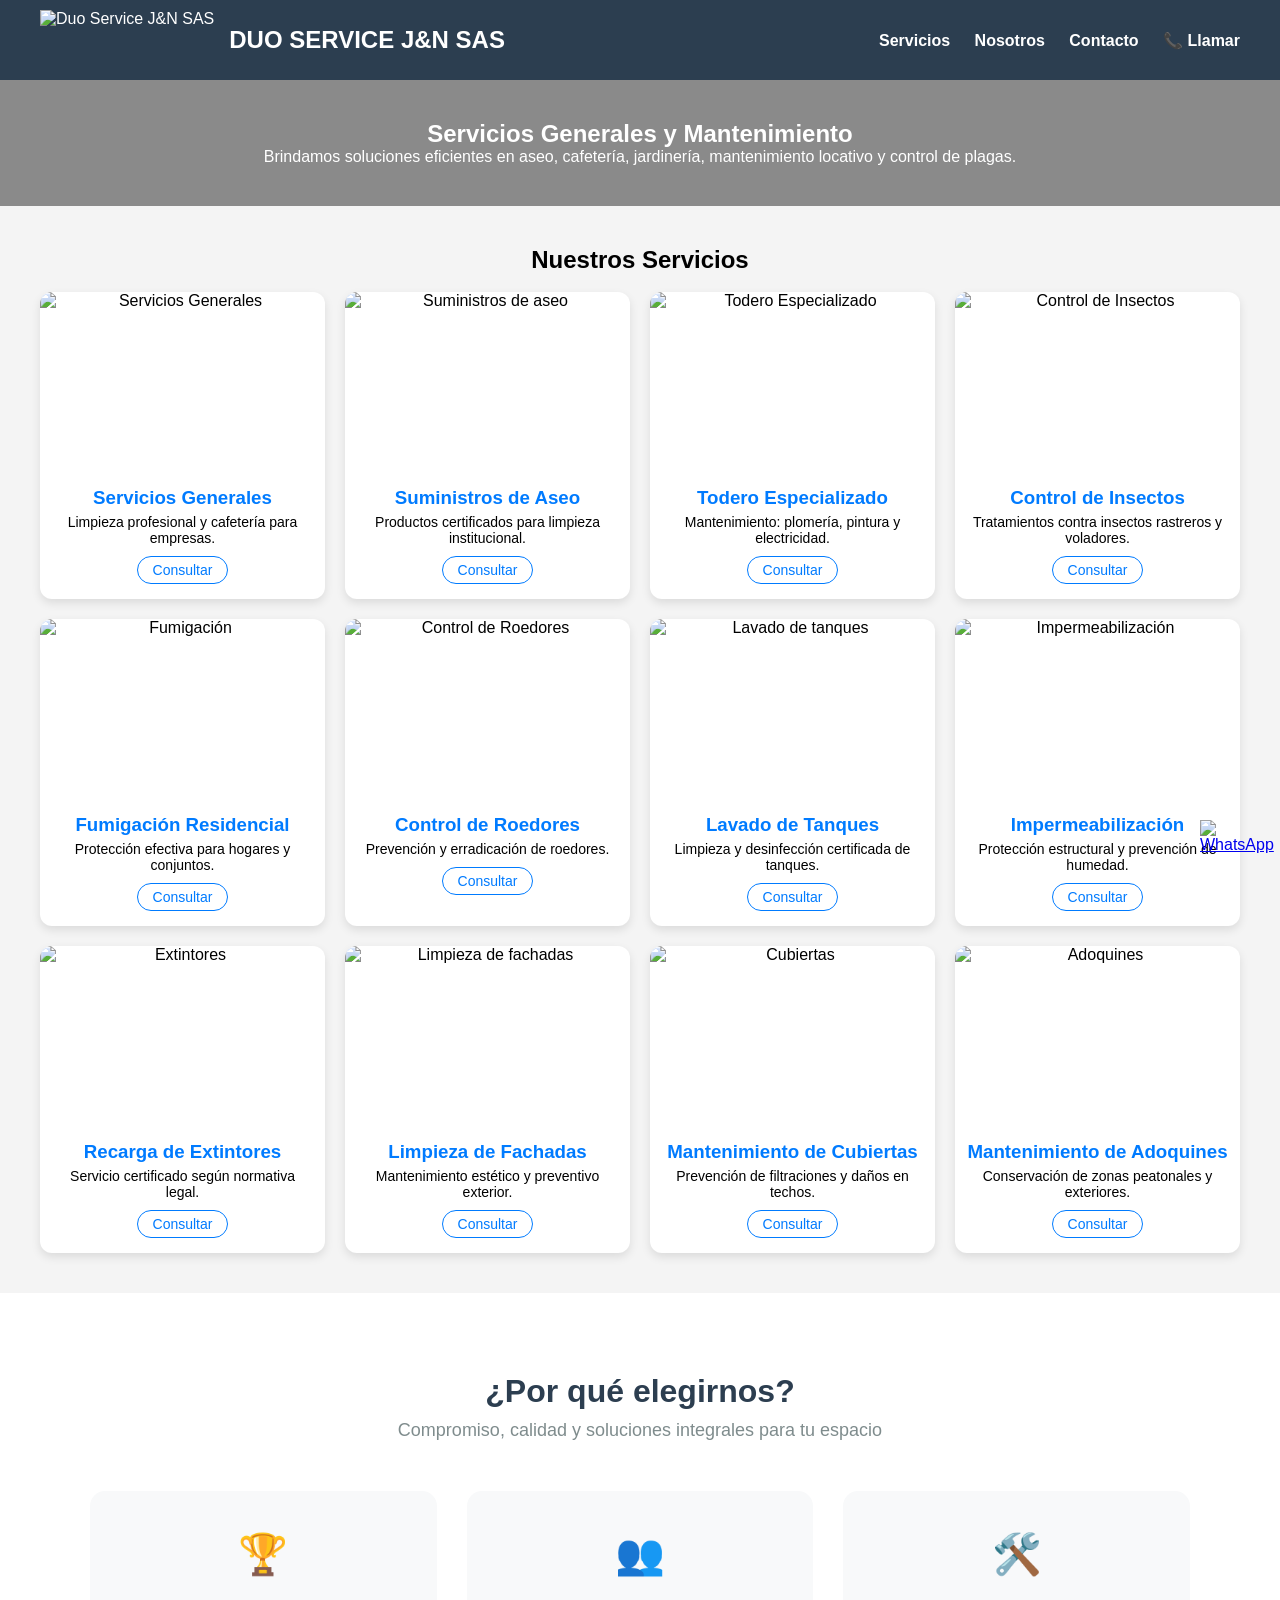
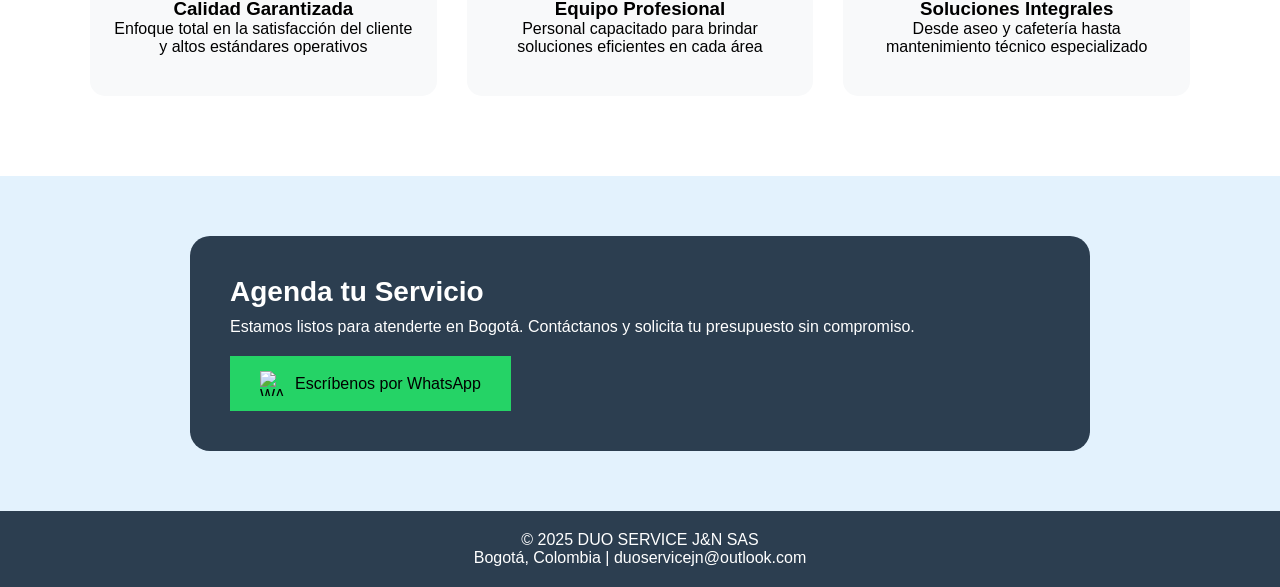
==== index.html @ 25e4695e "Add files via upload" ====
<!DOCTYPE html>
<html lang="es">
<head>
    <meta charset="UTF-8">
    <meta name="viewport" content="width=device-width, initial-scale=1.0">
    <title>DUO SERVICE J&N SAS</title>
    <link rel="stylesheet" href="css/estilo.css">
</head>
<body>

<a href="https://wa.me/573186515343?text=Hola%20DUO%20SERVICE,%20deseo%20realizar%20una%20consulta." class="wsp-flotante" target="_blank">
    <img src="https://upload.wikimedia.org/wikipedia/commons/6/6b/WhatsApp.svg" alt="WhatsApp">
</a>

<header class="header">
    <div class="logo">
        <img src="img/logo duo 2.jpeg" alt="Duo Service J&N SAS">
        <h1>DUO SERVICE J&N SAS</h1>
    </div>

    <nav class="menu">
        <a href="#servicios">Servicios</a>
        <a href="#empresa">Nosotros</a> 
        <a href="#contacto">Contacto</a>
        <a href="tel:+57318615343" class="llamar">📞 Llamar</a>
    </nav>
</header>

<section class="hero">
    <h2>Servicios Generales y Mantenimiento</h2>
    <p>Brindamos soluciones eficientes en aseo, cafetería, jardinería, mantenimiento locativo y control de plagas.</p>
    </section>

<section id="servicios" class="servicios">
    <h2>Nuestros Servicios</h2>
    <br>
    <div class="contenedor-tarjetas">
        <div class="tarjeta">
            <img src="img/serviciosgenerales.jpg" alt="Servicios Generales">
            <h3>Servicios Generales</h3>
            <p>Limpieza profesional y cafetería para empresas.</p>
            <a href="https://wa.me/573186515343?text=Hola,%20solicito%20cotizacion%20de%20servicios Generales." class="btn-consultar">Consultar</a>
        </div>
        <div class="tarjeta">
            <img src="img/Suministros de aseojpeg.jpeg" alt="Suministros de aseo">
            <h3>Suministros de Aseo</h3>
            <p>Productos certificados para limpieza institucional.</p>
            <a href="https://wa.me/573186515343?text=Hola,%20solicito%20cotizacion%20de%20Suministros%20de%20Aseo." class="btn-consultar">Consultar</a>
        </div>
        <div class="tarjeta">
            <img src="img/todero.jpg" alt="Todero Especializado">
            <h3>Todero Especializado</h3>
            <p>Mantenimiento: plomería, pintura y electricidad.</p>
            <a href="https://wa.me/573186515343?text=Hola,%20solicito%20cotizacion%20de%20Todero%20Especializado." class="btn-consultar">Consultar</a>
        </div>
        <div class="tarjeta">
            <img src="img/Control de Insectos.jpg" alt="Control de Insectos">
            <h3>Control de Insectos</h3>
            <p>Tratamientos contra insectos rastreros y voladores.</p>
            <a href="https://wa.me/573186515343?text=Hola,%20solicito%20cotizacion%20de%20Control%20de%20Insectos." class="btn-consultar">Consultar</a>
        </div>
        <div class="tarjeta">
            <img src="img/fumigacion.jpeg" alt="Fumigación">
            <h3>Fumigación Residencial</h3>
            <p>Protección efectiva para hogares y conjuntos.</p>
            <a href="https://wa.me/573186515343?text=Hola,%20solicito%20cotizacion%20de%20Fumigación%20Residencial." class="btn-consultar">Consultar</a>
        </div>
        <div class="tarjeta">
            <img src="img/Control de Roedores.jpg" alt="Control de Roedores">
            <h3>Control de Roedores</h3>
            <p>Prevención y erradicación de roedores.</p>
            <a href="https://wa.me/573186515343?text=Hola,%20solicito%20cotizacion%20de%20Control%20de%20Roedores." class="btn-consultar">Consultar</a>
        </div>
        <div class="tarjeta">
            <img src="img/Lavado de tanques.jpeg" alt="Lavado de tanques">
            <h3>Lavado de Tanques</h3>
            <p>Limpieza y desinfección certificada de tanques.</p>
            <a href="https://wa.me/573186515343?text=Hola,%20solicito%20cotizacion%20de%20Lavado%20de%20Tanques." class="btn-consultar">Consultar</a>
        </div>
        <div class="tarjeta">
            <img src="img/impermeabilizacion.jpeg" alt="Impermeabilización">
            <h3>Impermeabilización</h3>
            <p>Protección estructural y prevención de humedad.</p>
            <a href="https://wa.me/573186515343?text=Hola,%20solicito%20cotizacion%20de%20Impermeabilización." class="btn-consultar">Consultar</a>
        </div>
        <div class="tarjeta">
            <img src="img/Recarga de extintores.jpeg" alt="Extintores">
            <h3>Recarga de Extintores</h3>
            <p>Servicio certificado según normativa legal.</p>
            <a href="https://wa.me/573186515343?text=Hola,%20solicito%20cotizacion%20de%20Recarga%20de%20Extintores." class="btn-consultar">Consultar</a>
        </div>
        <div class="tarjeta">
            <img src="img/Limpieza de fachadas.jpeg" alt="Limpieza de fachadas">
            <h3>Limpieza de Fachadas</h3>
            <p>Mantenimiento estético y preventivo exterior.</p>
            <a href="https://wa.me/573186515343?text=Hola,%20solicito%20cotizacion%20de%20Limpieza%20de%20Fachadas." class="btn-consultar">Consultar</a>
        </div>
        <div class="tarjeta">
            <img src="img/mantenimiento de cubiertas.jpeg" alt="Cubiertas">
            <h3>Mantenimiento de Cubiertas</h3>
            <p>Prevención de filtraciones y daños en techos.</p>
            <a href="https://wa.me/573186515343?text=Hola,%20solicito%20cotizacion%20de%20Mantenimiento%20de%20Cubiertas." class="btn-consultar">Consultar</a>
        </div>
        <div class="tarjeta">
            <img src="img/Mantenimiento de adoquines.jpeg" alt="Adoquines">
            <h3>Mantenimiento de Adoquines</h3>
            <p>Conservación de zonas peatonales y exteriores.</p>
            <a href="https://wa.me/573186515343?text=Hola,%20solicito%20cotizacion%20de%20Mantenimiento%20de%20Adoquines." class="btn-consultar">Consultar</a>
        </div>
    </div>
</section>

<section id="empresa" class="nosotros-premium fade-in">
    <div class="contenedor">
        <h2>¿Por qué elegirnos?</h2>
        <p class="subtitulo-seccion">Compromiso, calidad y soluciones integrales para tu espacio</p>
        
        <div class="grid-beneficios">
            <div class="beneficio-item">
                <div class="icono">🏆</div>
                <h3>Calidad Garantizada</h3>
                <p>Enfoque total en la satisfacción del cliente y altos estándares operativos</p>
            </div>
            <div class="beneficio-item">
                <div class="icono">👥</div>
                <h3>Equipo Profesional</h3>
                <p>Personal capacitado para brindar soluciones eficientes en cada área</p>
            </div>
            <div class="beneficio-item">
                <div class="icono">🛠️</div>
                <h3>Soluciones Integrales</h3>
                <p>Desde aseo y cafetería hasta mantenimiento técnico especializado</p>
            </div>
        </div>
    </div>
</section>

<section id="contacto" class="contacto-moderno fade-in">
    <div class="contacto-card">
        <div class="contacto-info">
            <h2>Agenda tu Servicio</h2>
            <p>Estamos listos para atenderte en Bogotá. Contáctanos y solicita tu presupuesto sin compromiso.</p>
        </div>
        <div class="contacto-accion">
            <button class="btn-wsp-nuevo" onclick="window.open('https://wa.me/573186515343','_blank')">
                <img src="https://upload.wikimedia.org/wikipedia/commons/6/6b/WhatsApp.svg" alt="WA">
                Escríbenos por WhatsApp
            </button>
        </div>
    </div>
</section>

<footer class="fade-in">
  <p>© 2025 DUO SERVICE J&N SAS</p>
  <p>Bogotá, Colombia | duoservicejn@outlook.com</p>
</footer>

</body>
</html>
---- css/estilo.css ----
* {
    margin: 0;
    padding: 0;
    box-sizing: border-box;
    font-family: Arial, Helvetica, sans-serif;
}

/* HEADER */
.header {
    background: #2c3e50; /* Color profesional oscuro */
    color: white;
    display: flex;
    justify-content: space-between;
    align-items: center;
    padding: 10px 40px;
    position: sticky; /* Para que el menú siempre esté visible al bajar */
    top: 0;
    z-index: 1000;
}

.logo {
    display: flex;
    align-items: center; /* Centra el texto verticalmente con el logo */
    gap: 15px; /* Espacio entre la imagen y el texto */
}

.logo img {
    height: 60px; /* Tamaño del logo */
    width: auto;
}

.logo h1 {
    font-size: 24px;
    margin: 0;
}

/* MENÚ */
.menu a {
    color: white;
    text-decoration: none;
    margin-left: 20px;
    font-weight: bold;
    transition: 0.3s;
}

/* Efecto de desplazamiento suave al hacer clic en el menú */
html {
    scroll-behavior: smooth;
}
/* HERO - ESPACIO GRIS REDUCIDO */
.hero {
    background: #8a8a8a;
    color: white;
    text-align: center;
    padding: 40px 20px; /* Espacio reducido */
}

/* SERVICIOS - IMÁGENES COMPACTAS */
.servicios { padding: 40px 20px; background: #f4f4f4; text-align: center; }
.contenedor-tarjetas {
    display: grid;
    grid-template-columns: repeat(auto-fit, minmax(280px, 1fr));
    gap: 20px;
    max-width: 1200px;
    margin: auto;
}
.tarjeta {
    background: white;
    border-radius: 12px;
    box-shadow: 0 4px 10px rgba(0,0,0,0.1);
    overflow: hidden;
    padding-bottom: 20px;
}

/* Solo afecta a las fotos de servicios */
.tarjeta img {
    width: 100%;
    height: 180px;
    object-fit: cover;
    display: block;
}

.tarjeta h3 { color: #007bff; padding: 15px 10px 5px; }
.tarjeta p { padding: 0 15px 15px; font-size: 14px; }

/* BOTÓN WHATSAPP FLOTANTE - TAMAÑO PROTEGIDO */
.wsp-flotante {
    position: fixed;
    bottom: 20px;
    right: 20px;
    width: 60px !important;
    height: 60px !important;
    z-index: 1000;
}
.wsp-flotante img {
    width: 60px !important;
    height: 60px !important;
}

/* BOTÓN CONSULTAR EN TARJETAS */
.btn-consultar {
    text-decoration: none;
    color: #007bff;
    border: 1px solid #007bff;
    padding: 5px 15px;
    border-radius: 20px;
    font-size: 14px;
    transition: 0.3s;
}
.btn-consultar:hover { background: #007bff; color: white; }

/* ===== MEJORAS SECCIÓN NOSOTROS ===== */
.nosotros-premium {
    padding: 80px 20px;
    background-color: #ffffff;
    text-align: center; [cite: 67]
}

.nosotros-premium h2 {
    font-size: 32px;
    color: #2c3e50;
    margin-bottom: 10px; [cite: 61, 68]
}

.subtitulo-seccion {
    color: #7f8c8d;
    margin-bottom: 50px;
    font-size: 18px;
}

.grid-beneficios {
    display: grid;
    grid-template-columns: repeat(auto-fit, minmax(250px, 1fr));
    gap: 30px;
    max-width: 1100px;
    margin: 0 auto; [cite: 62]
}

.beneficio-item {
    background: #f8f9fa;
    padding: 40px 20px;
    border-radius: 15px;
    transition: transform 0.3s ease, box-shadow 0.3s ease; [cite: 63, 70]
    border-bottom: 4px solid #007bff;
}

.beneficio-item:hover {
    transform: translateY(-10px); 
    box-shadow: 0 10px 20px rgba(0,0,0,0.1); 
}

.beneficio-item .icono {
    font-size: 40px;
    margin-bottom: 20px;
}

/* ===== MEJORAS SECCIÓN AGENDA (CONTACTO) ===== */
.contacto-moderno {
    padding: 60px 20px;
    background: #e3f2fd; [cite: 67]
}

.contacto-card {
    max-width: 900px;
    margin: 0 auto;
    background: #2c3e50;
    color: white;
    padding: 40px;
    border-radius: 20px;
    display: flex;
    align-items: center;
    justify-content: space-between;
    flex-wrap: wrap;
    gap: 20px;
}

.contacto-info h2 {
    font-size: 28px;
    margin-bottom: 10px; [cite: 68]
}

.btn-wsp-nuevo {
    background: #25D366; [cite: 69]
    color: white;
    border: none;
    padding: 15px 30px; [cite: 69]
    border-radius: 50px;
    font-size: 16px; [cite: 70]
    font-weight: bold;
    cursor: pointer;
    display: flex;
    align-items: center;
    gap: 10px;
    transition: 0.3s; [cite: 70]
}

.btn-wsp-nuevo img {
    width: 25px !important;
    height: 25px !important;
}

.btn-wsp-nuevo:hover {
    background: #1eb954;
    transform: scale(1.05); [cite: 71]
}

/* Ajuste móvil */
@media (max-width: 768px) {
    .contacto-card {
        text-align: center;
        justify-content: center; [cite: 73]
    }
}

/* FOOTER */
footer { background: #2c3e50; color: white; padding: 20px; text-align: center; }
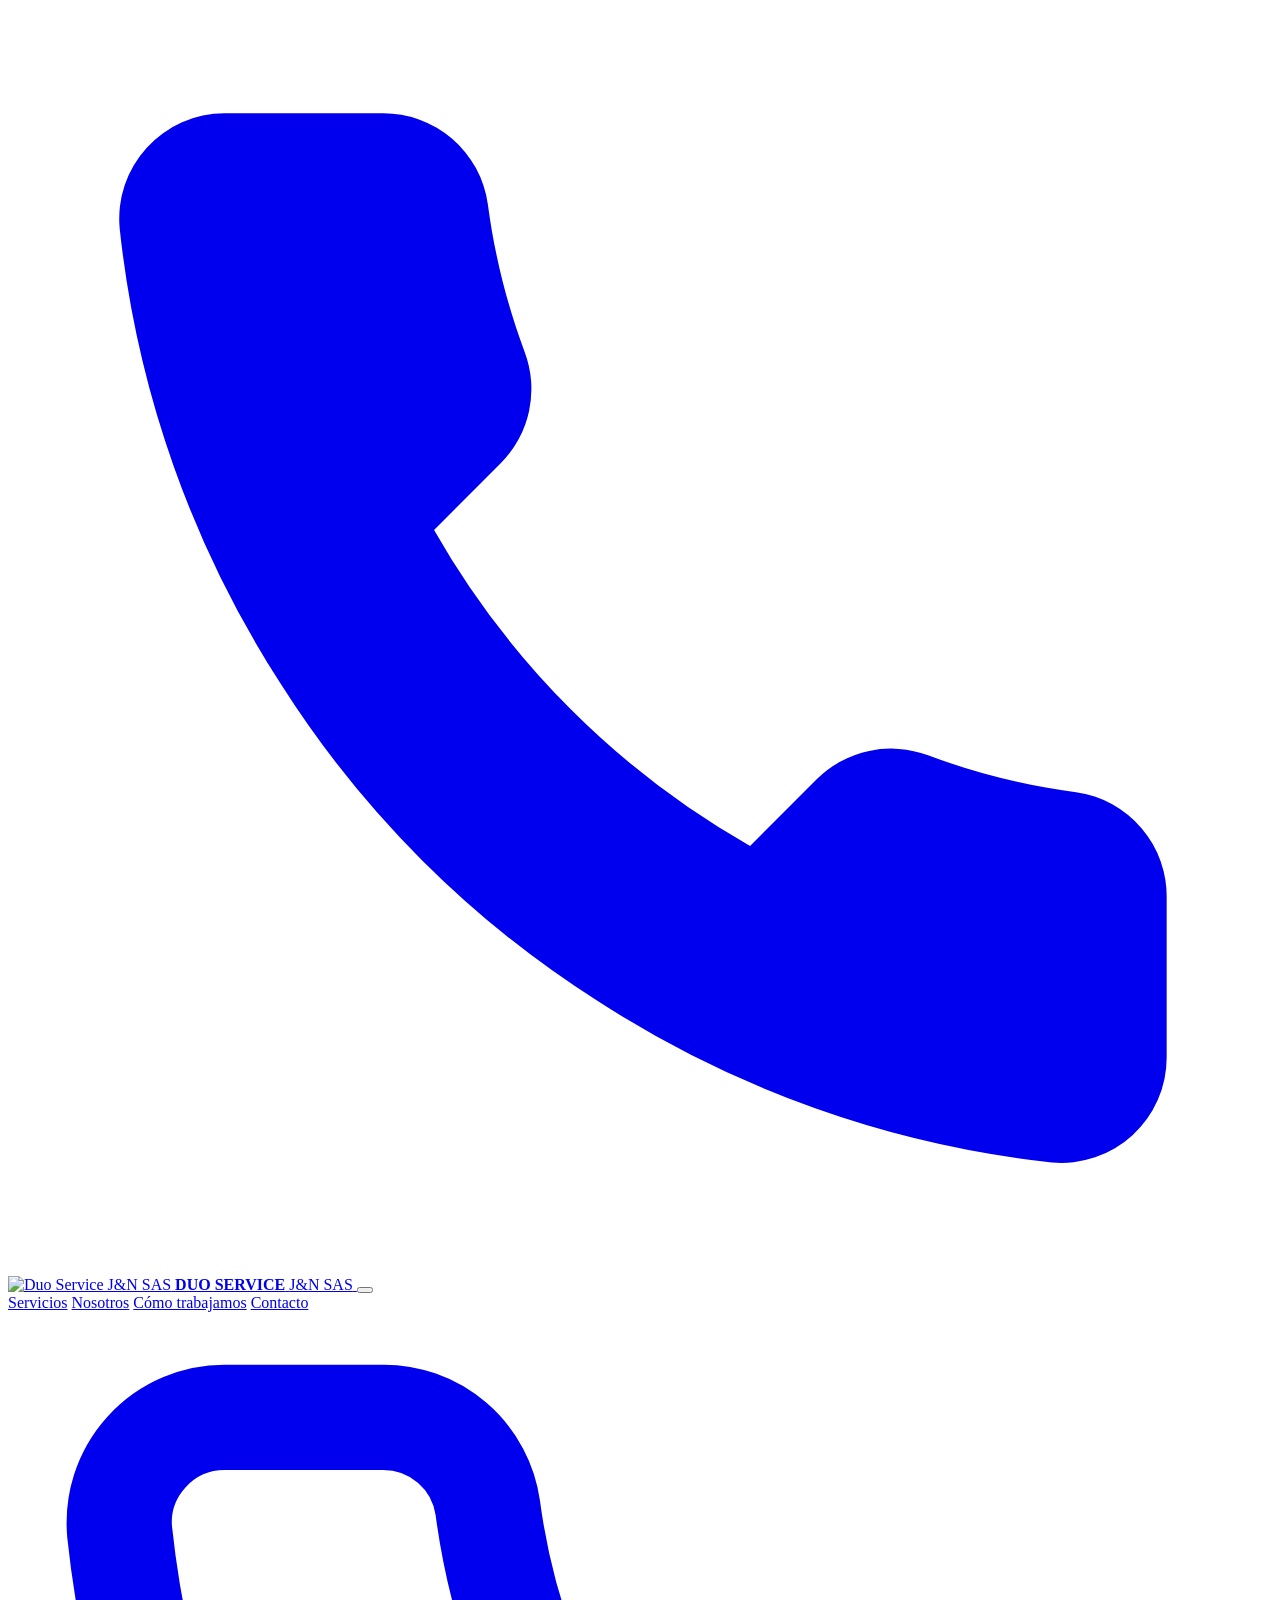
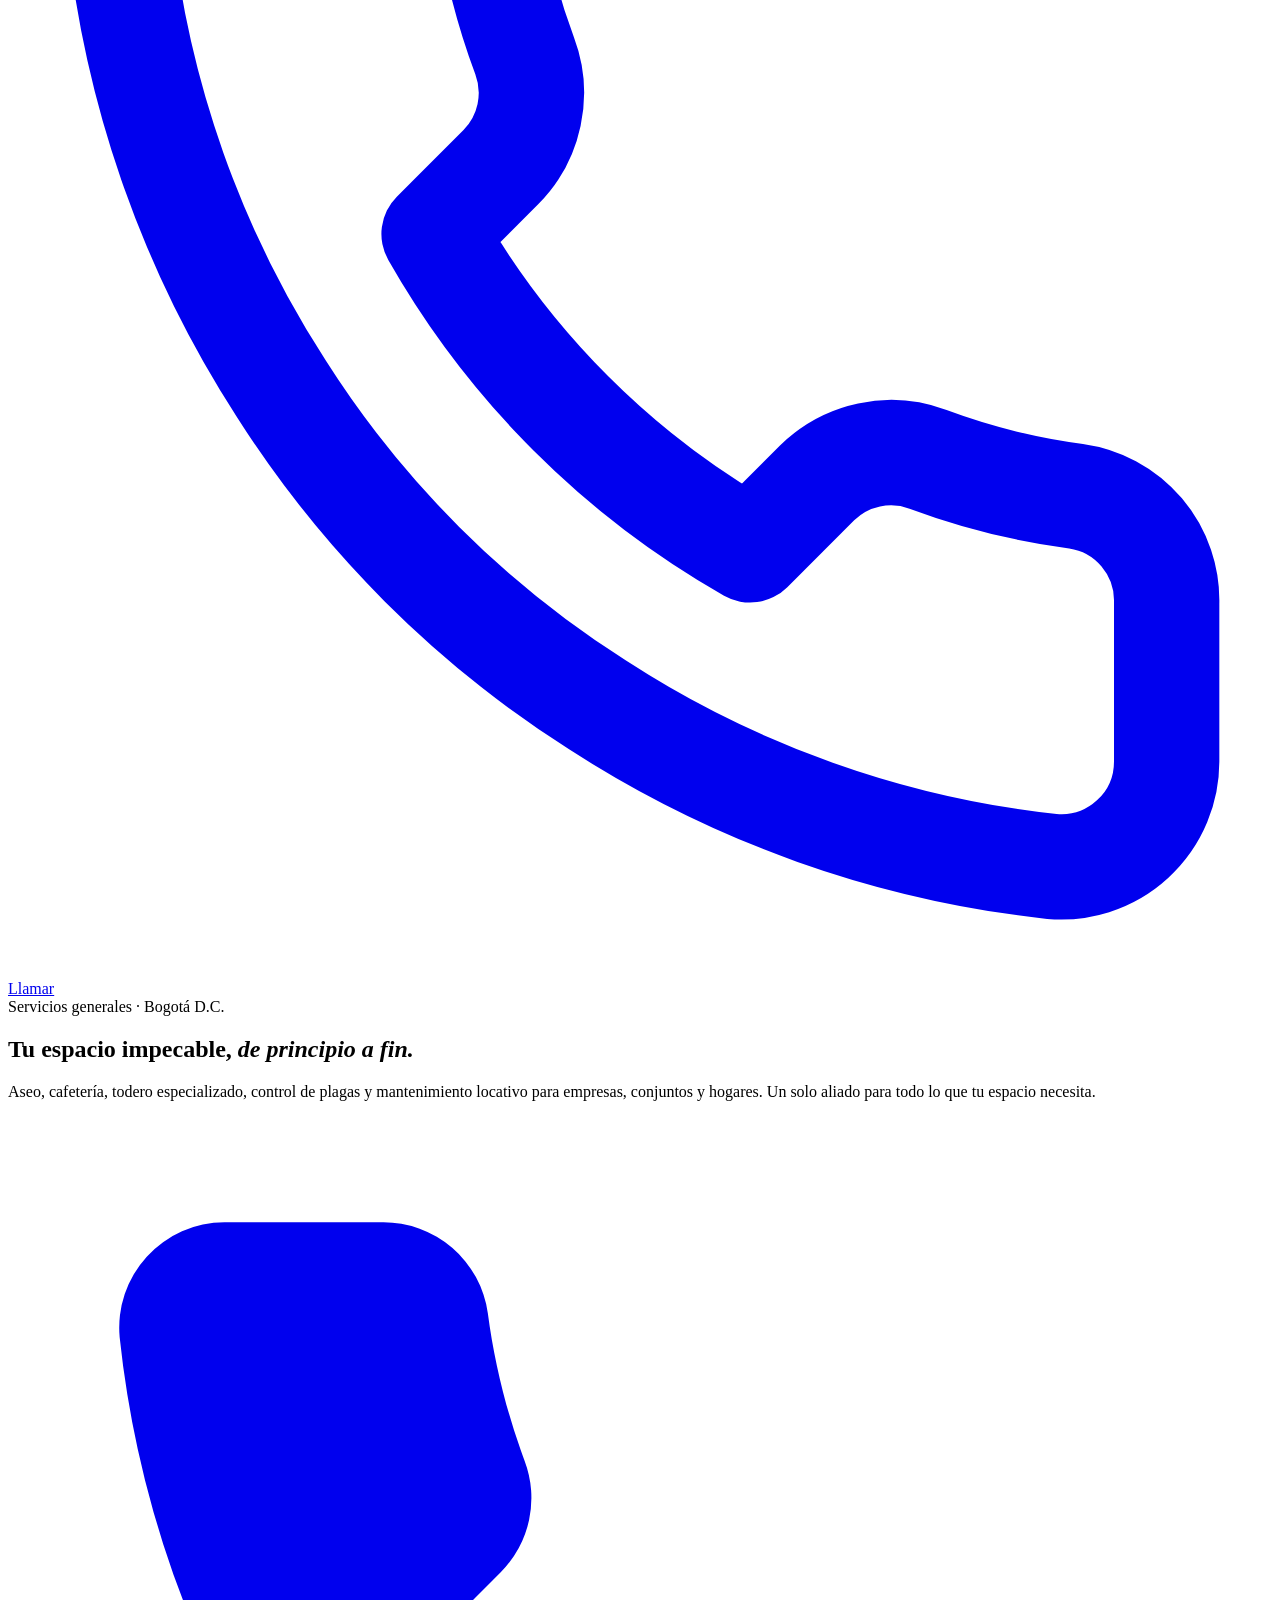
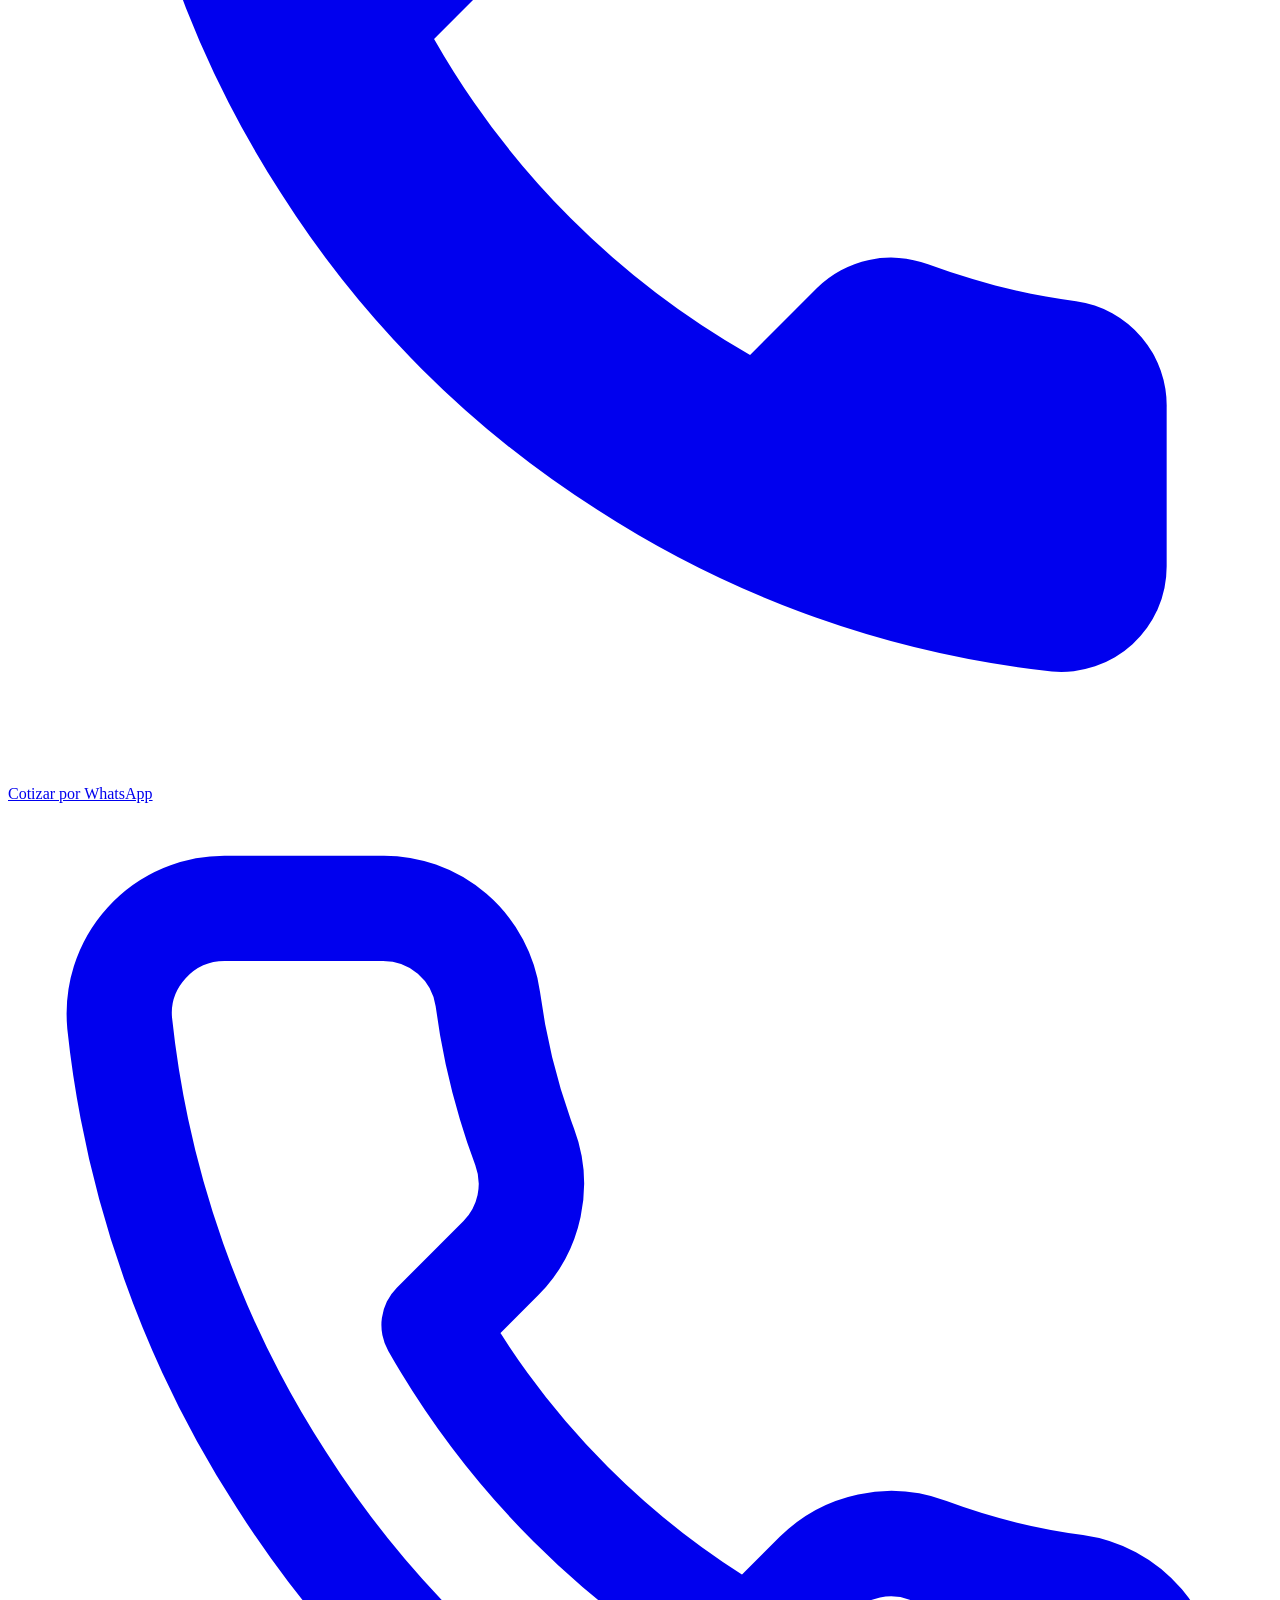
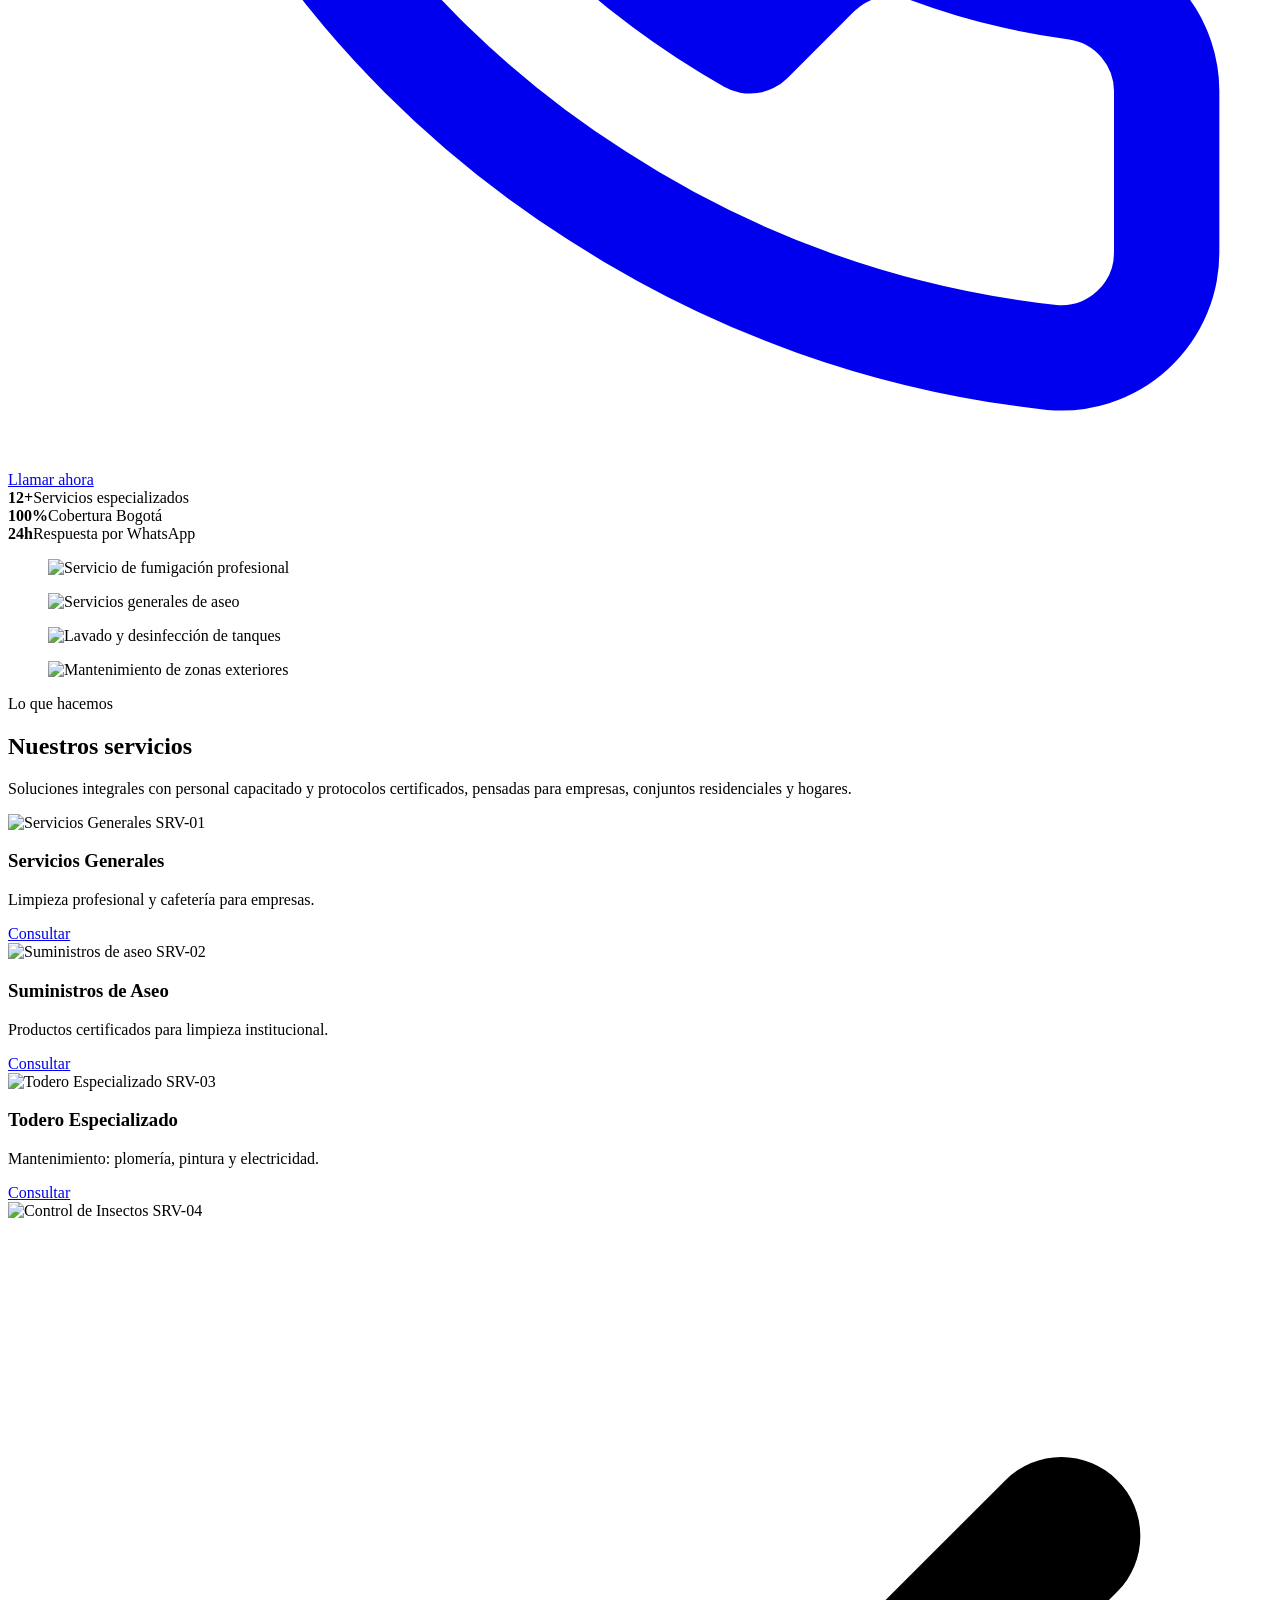
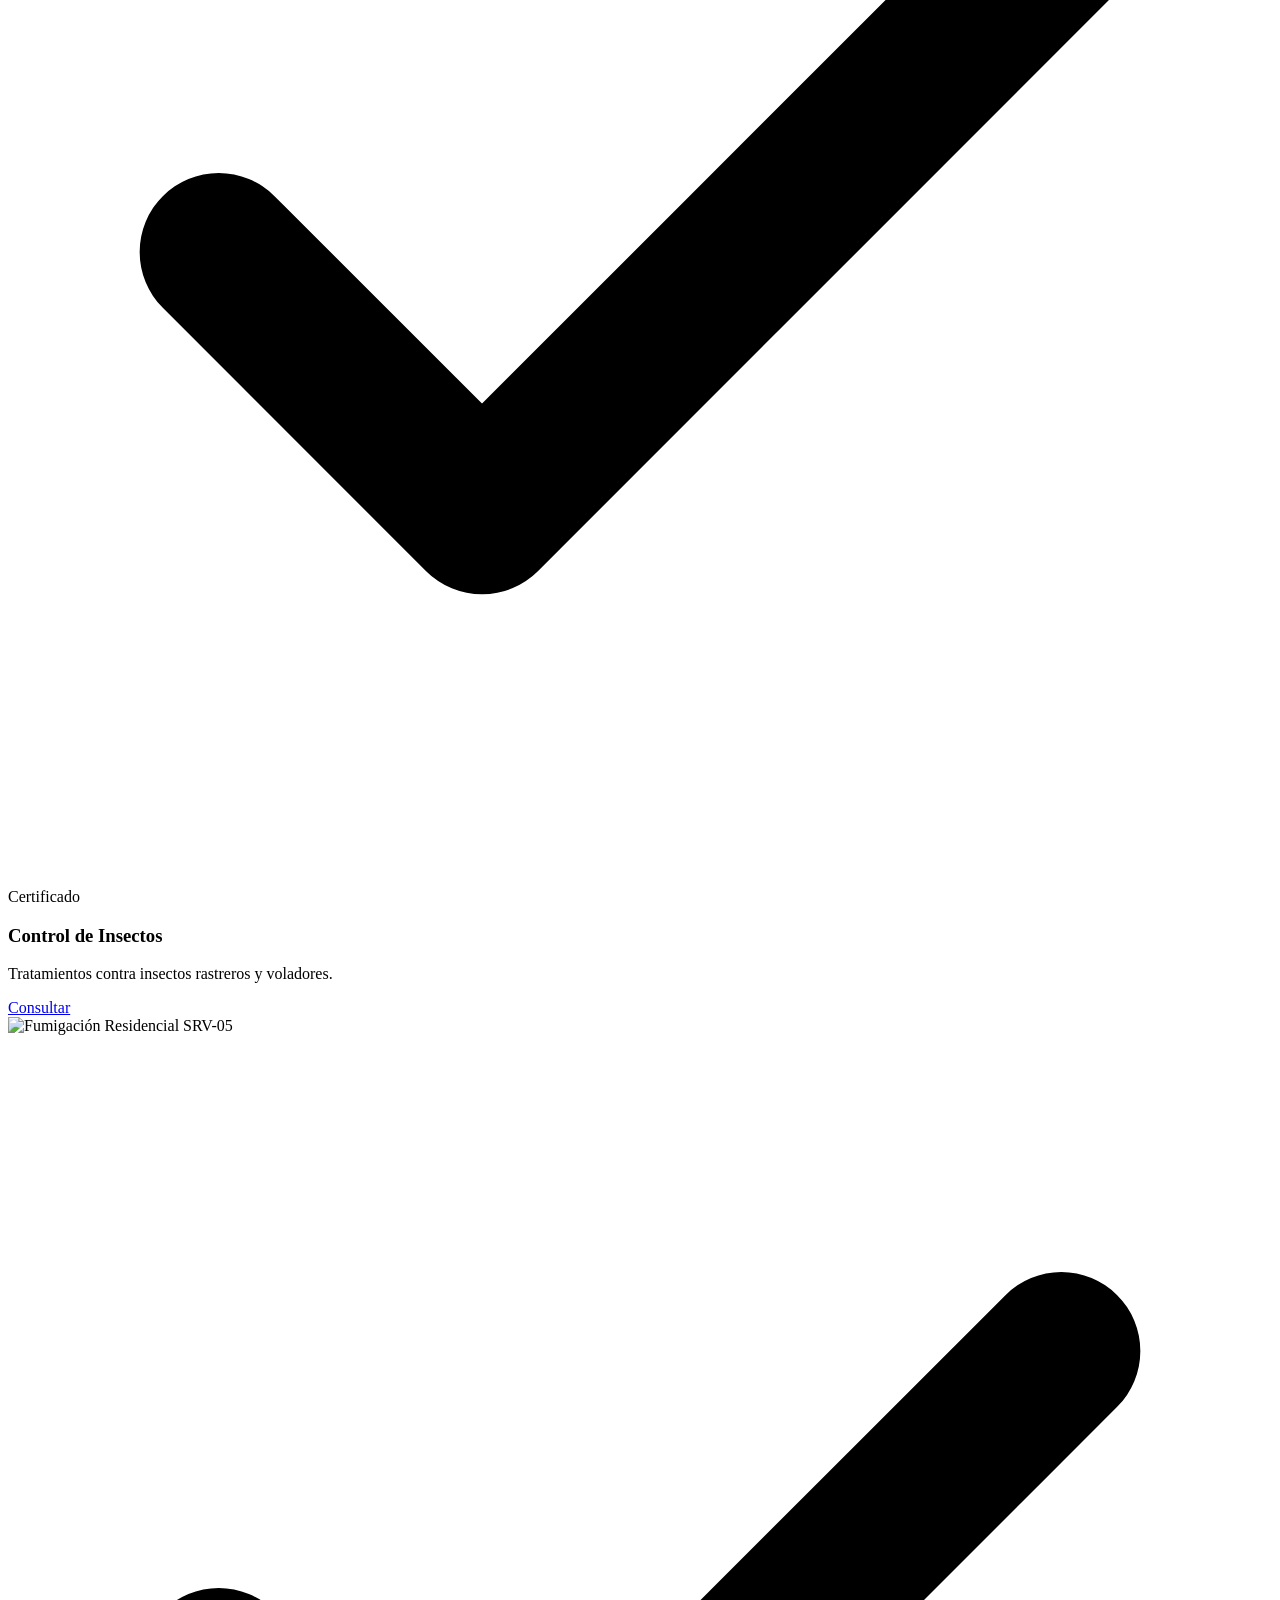
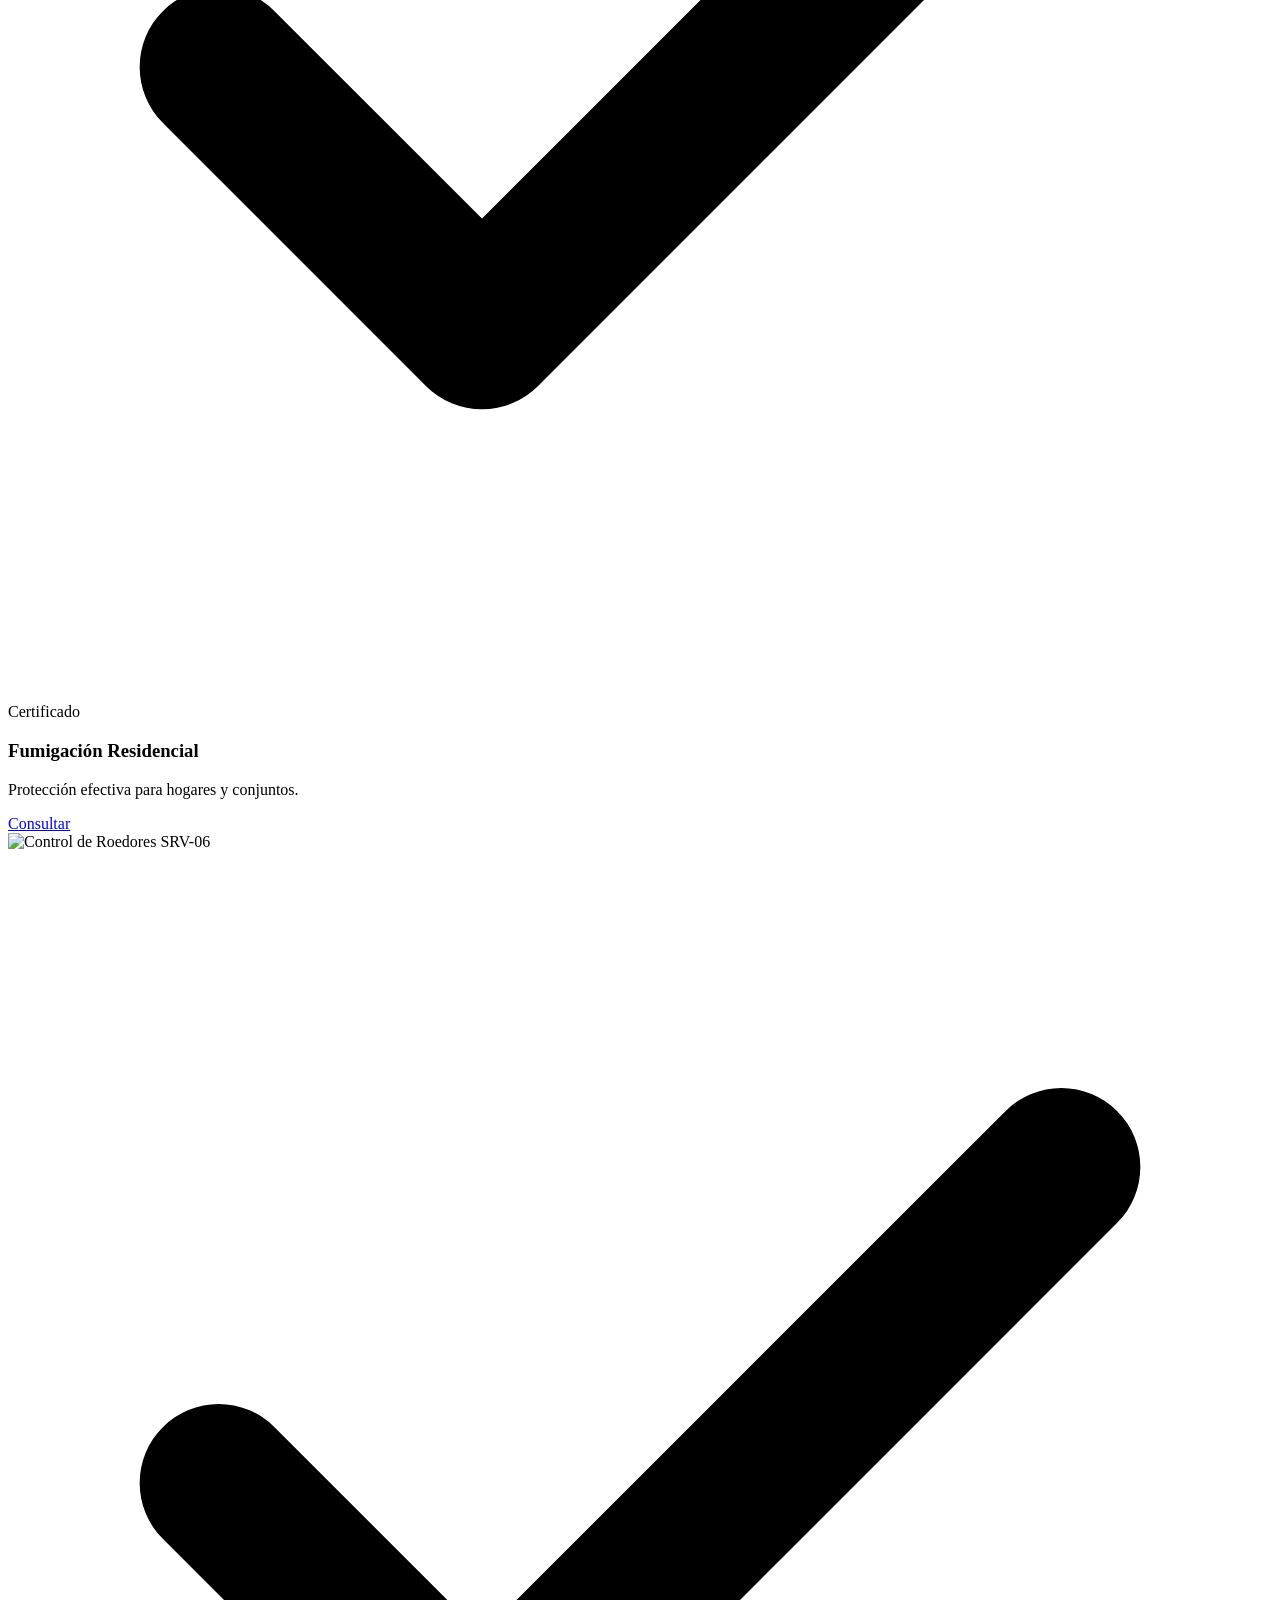
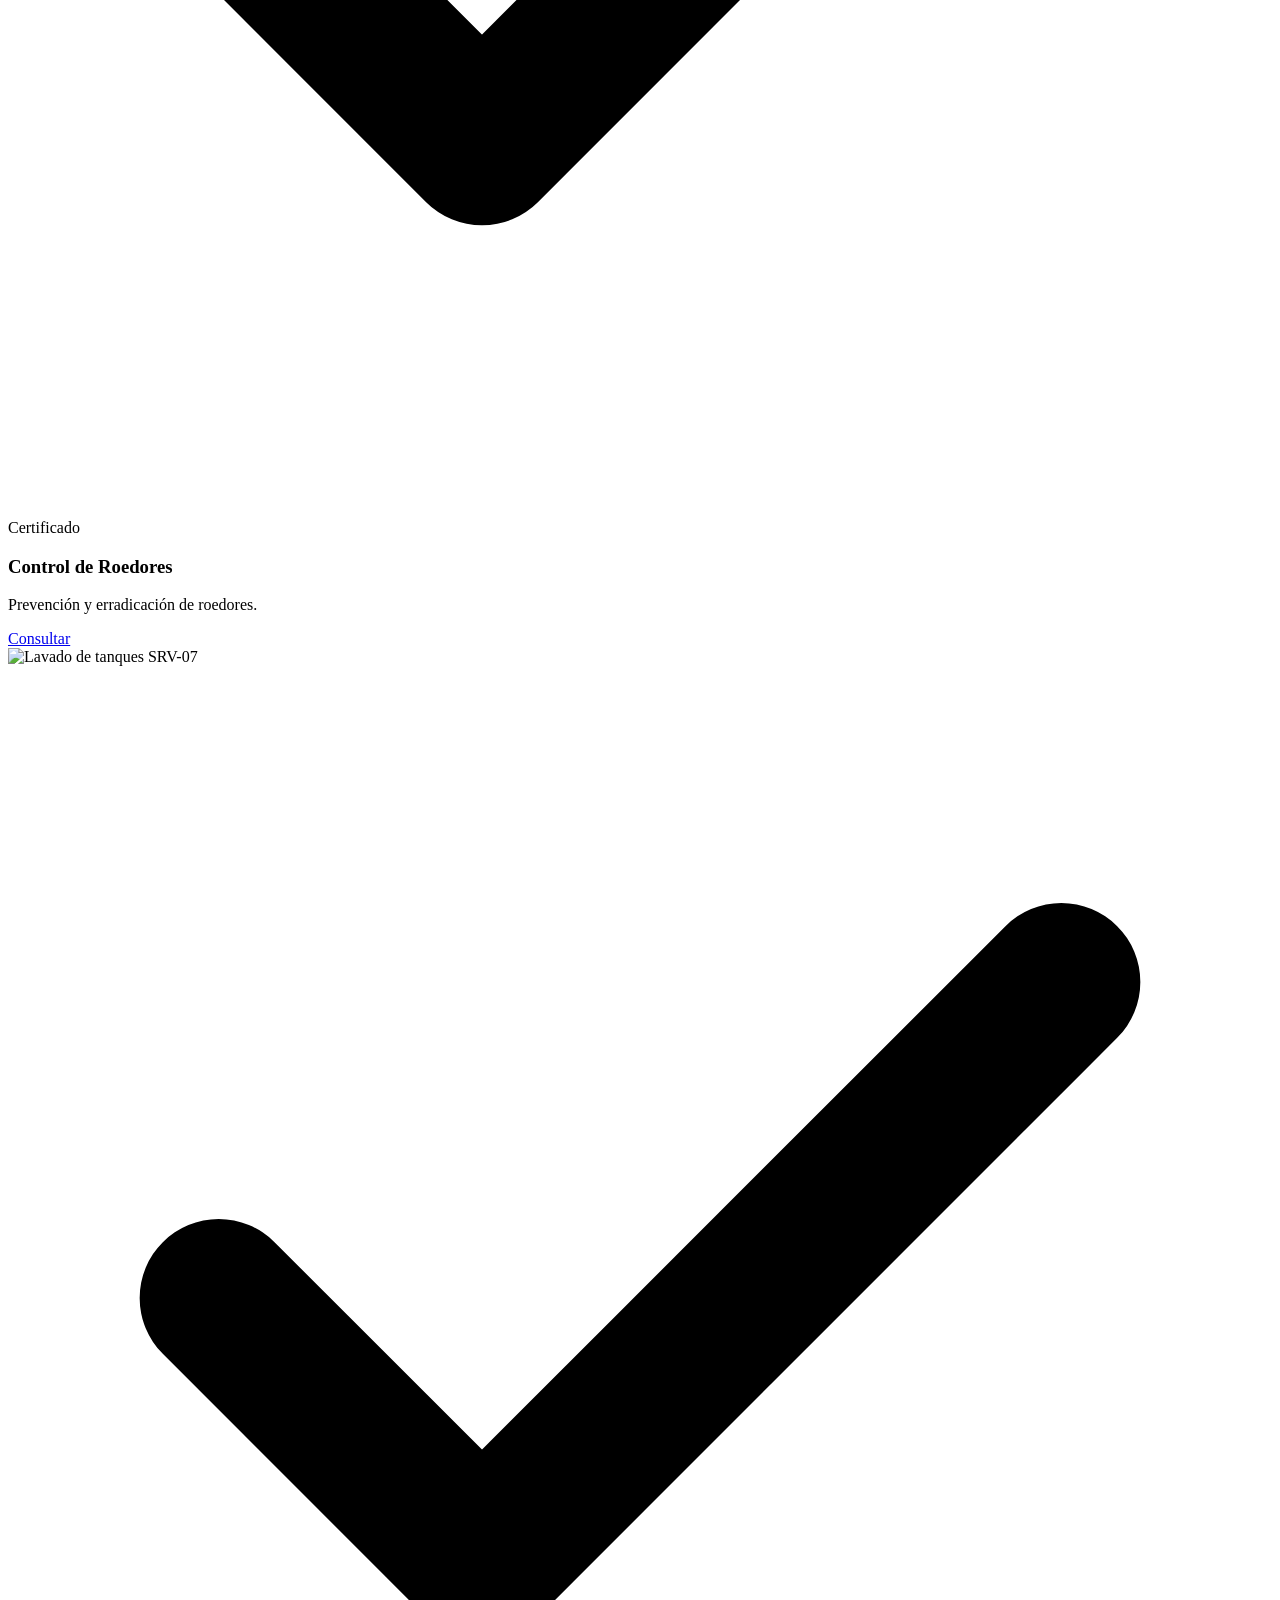
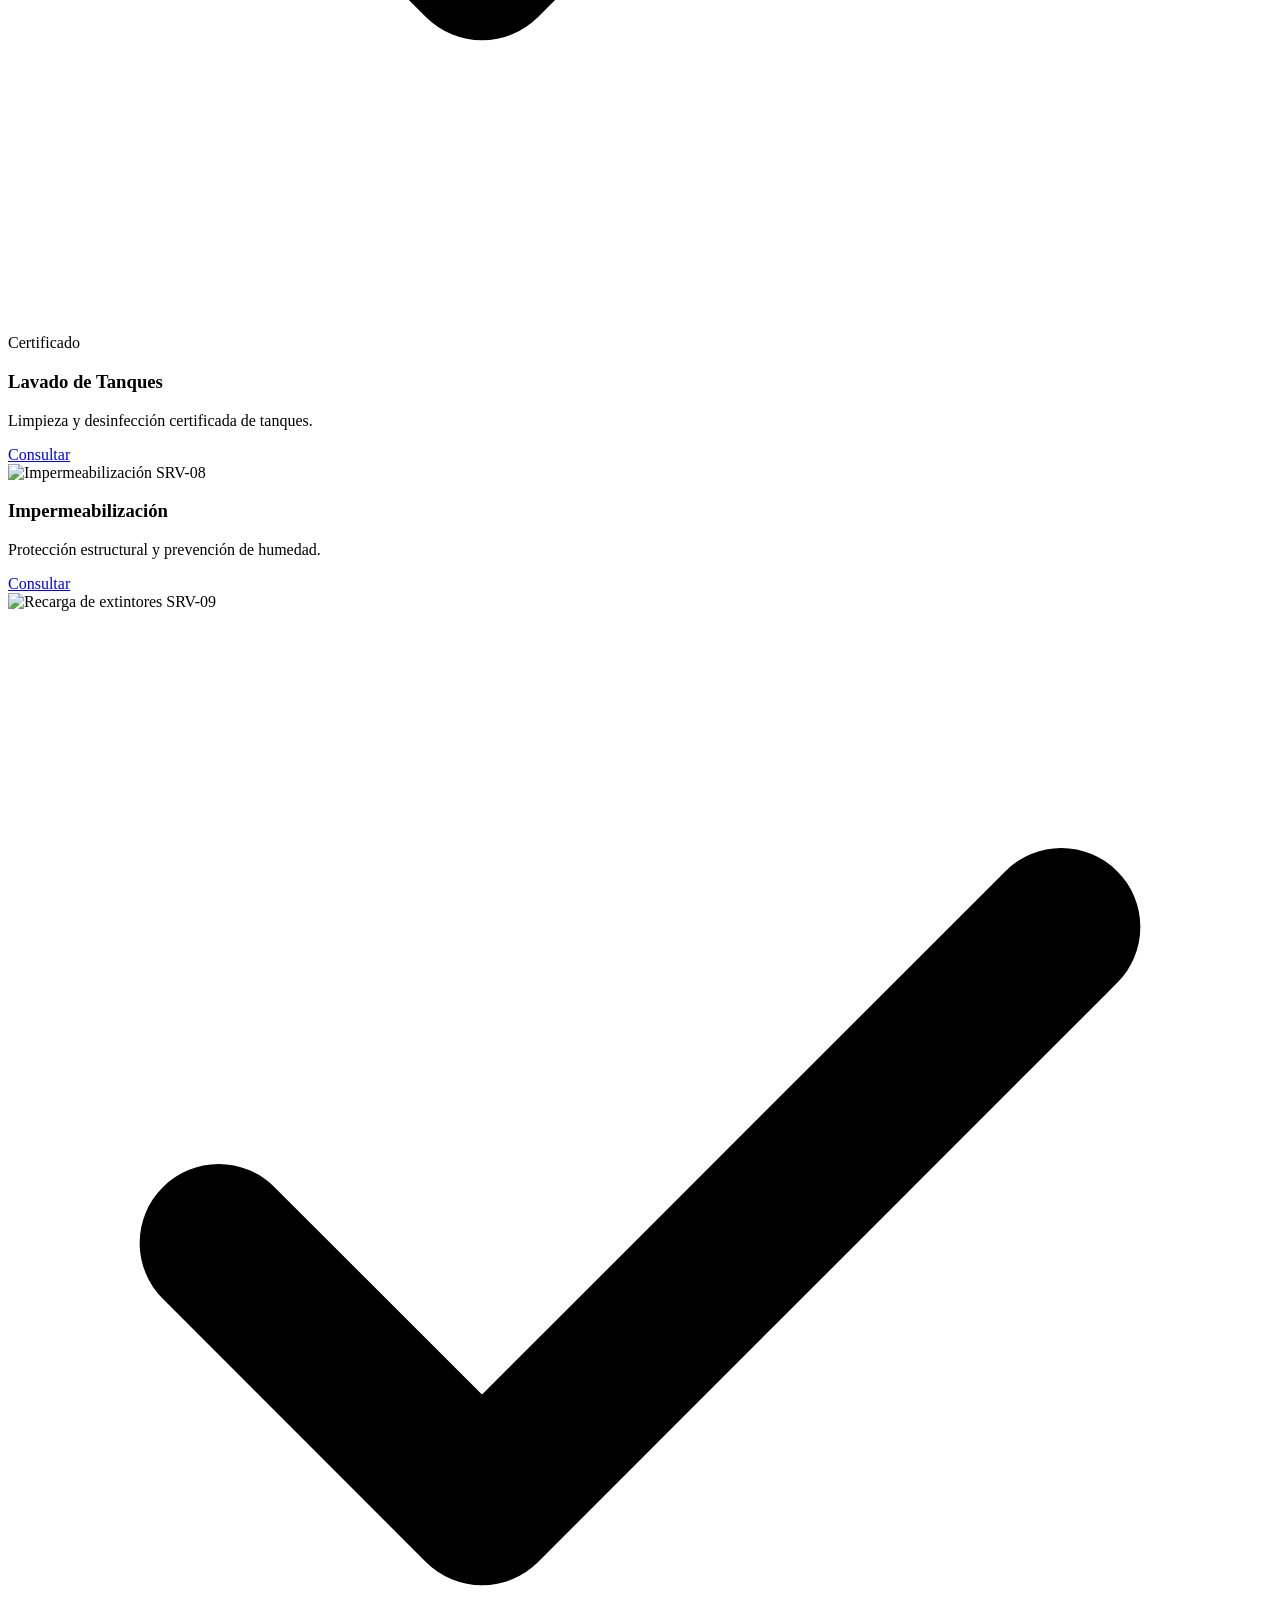
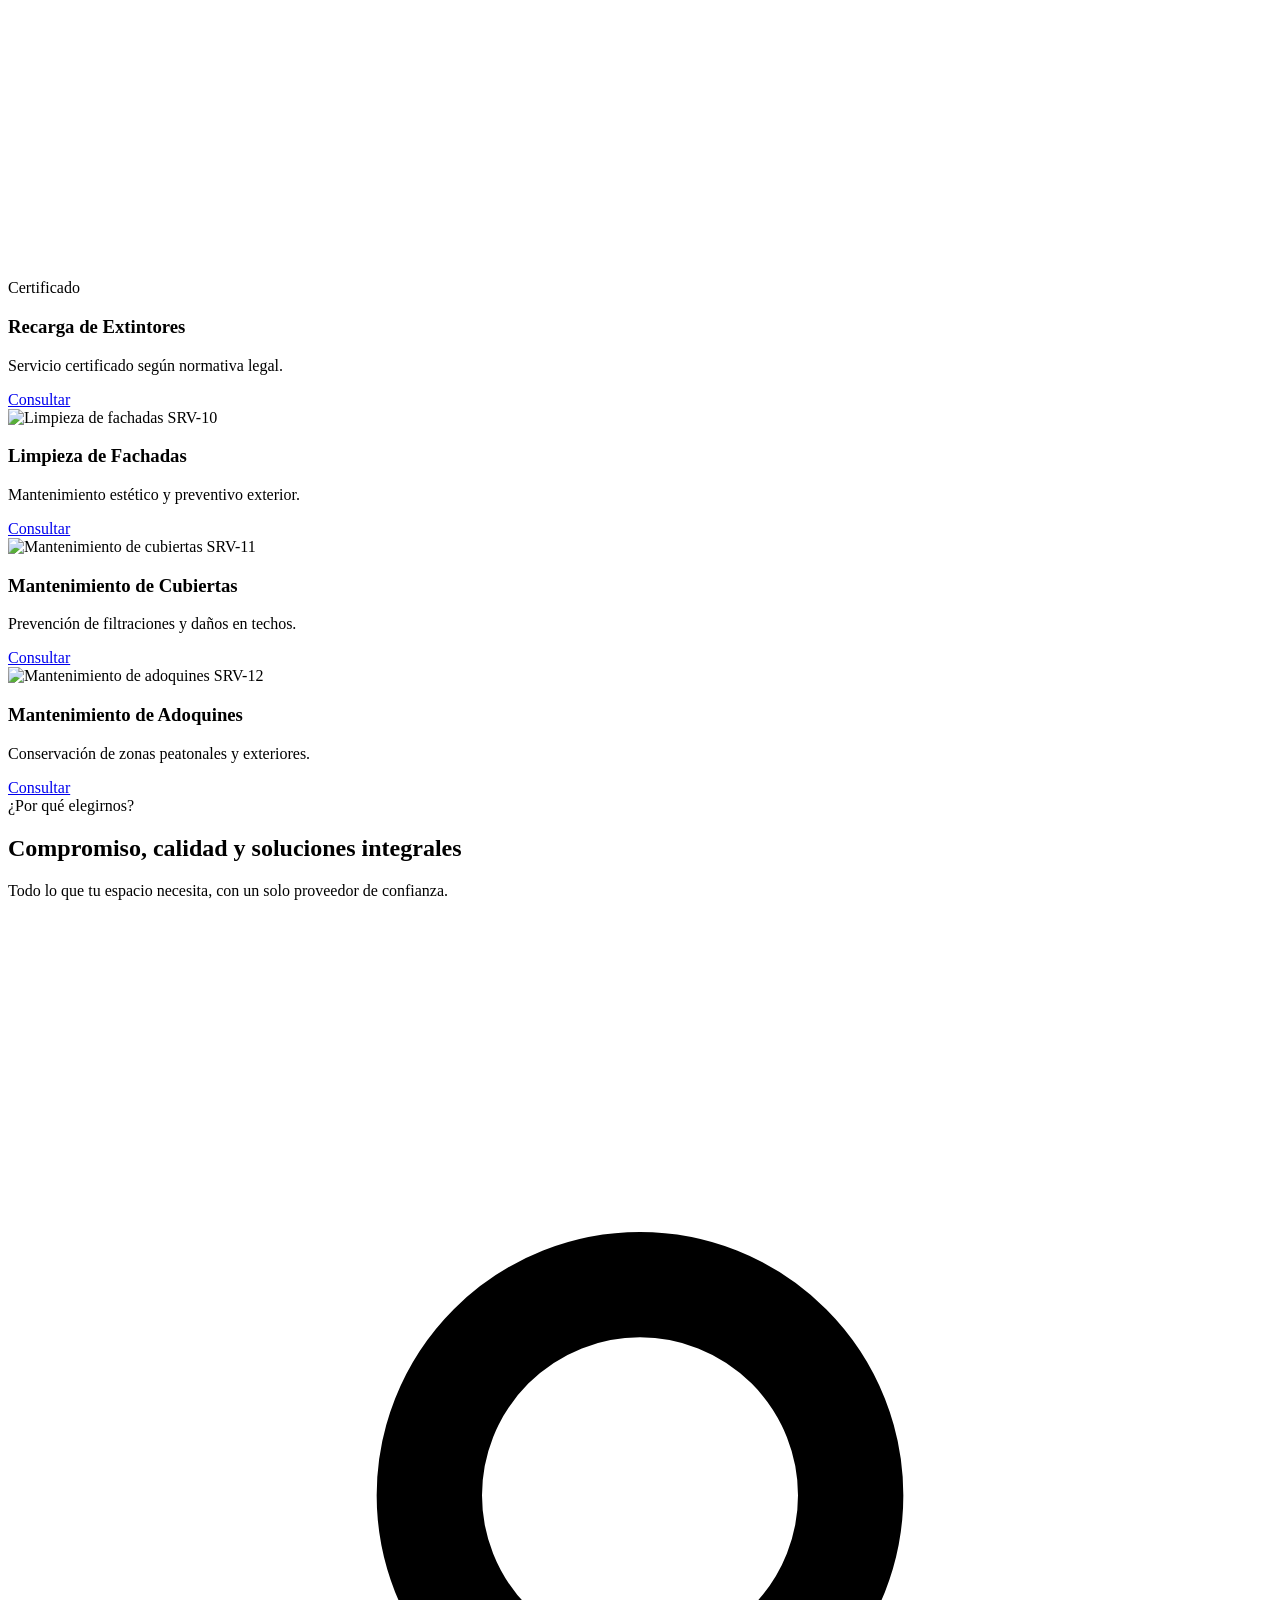
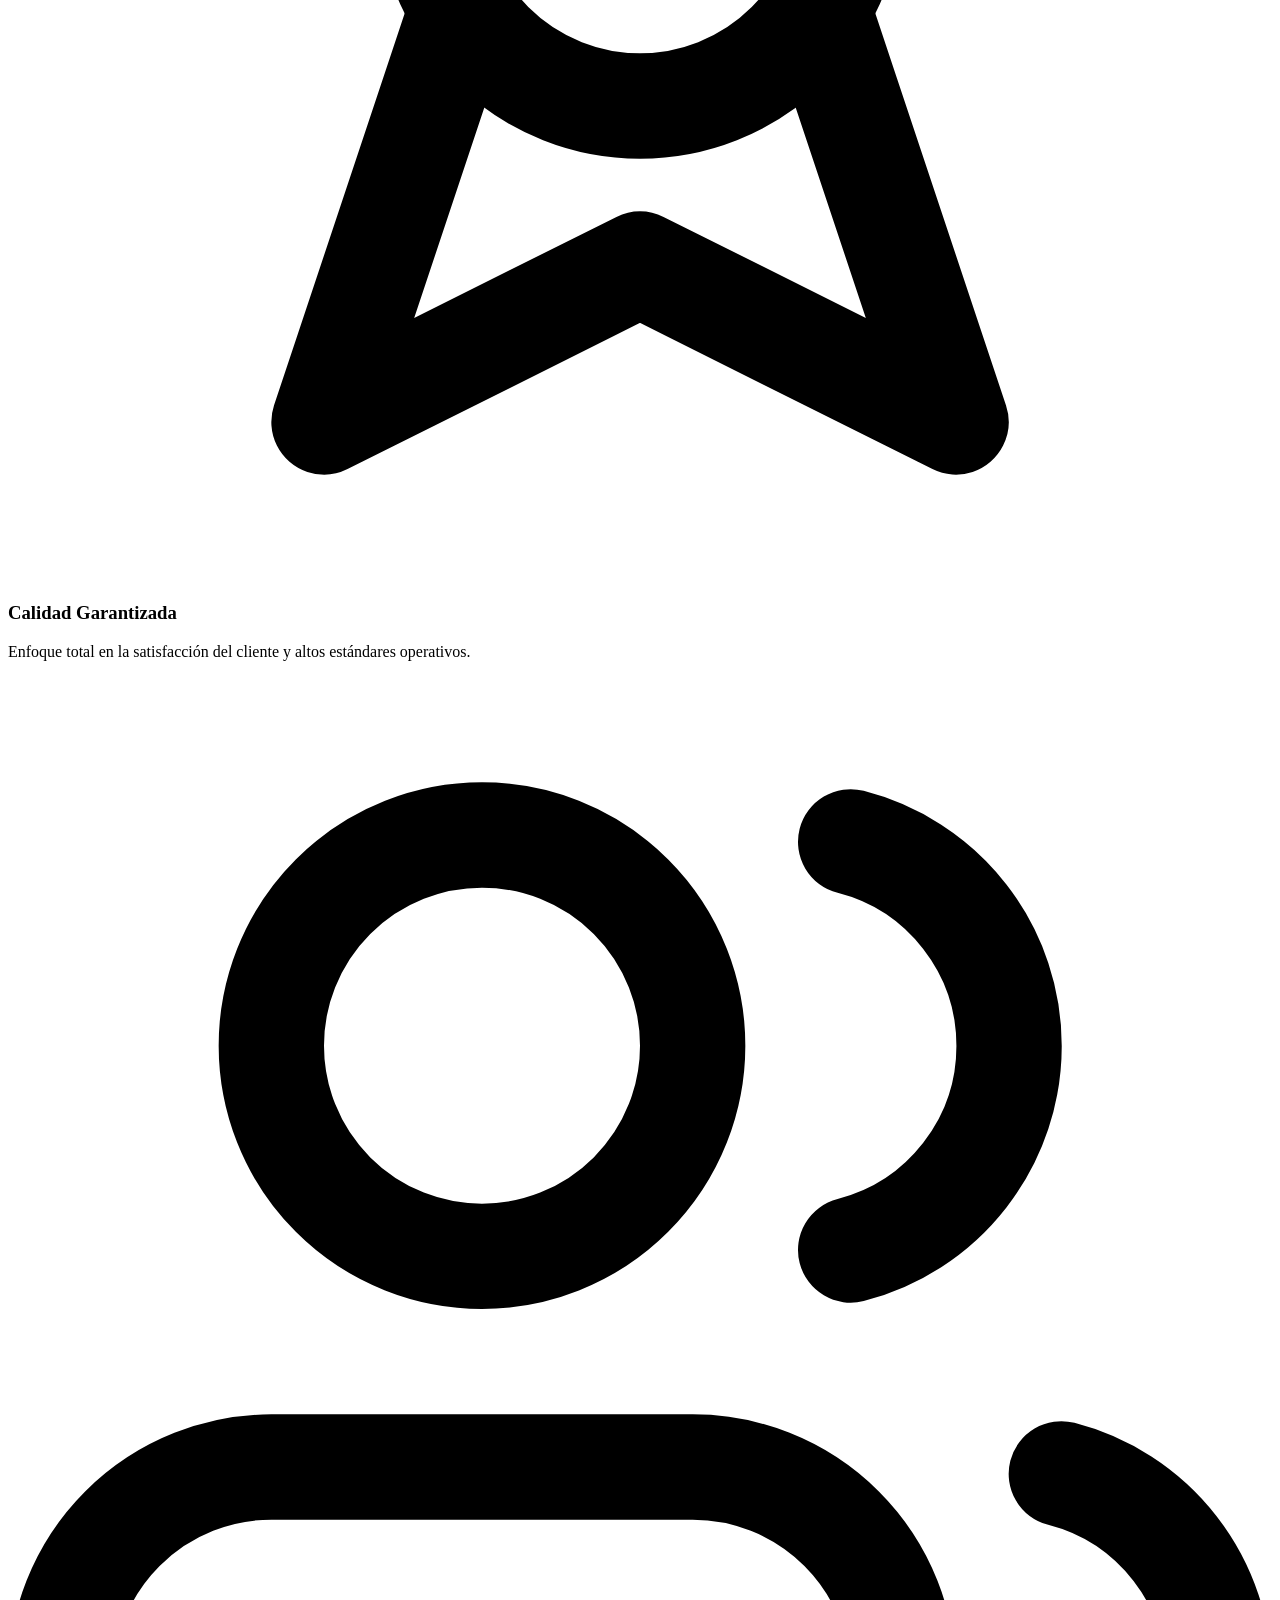
==== commit c85786ca: "Add files via upload" ====
--- a/index.html
+++ b/index.html
@@ -1,159 +1,432 @@
 <!DOCTYPE html>
 <html lang="es">
 <head>
-    <meta charset="UTF-8">
-    <meta name="viewport" content="width=device-width, initial-scale=1.0">
-    <title>DUO SERVICE J&N SAS</title>
-    <link rel="stylesheet" href="css/estilo.css">
+<meta charset="UTF-8">
+<meta name="viewport" content="width=device-width, initial-scale=1.0">
+<title>Duo Service J&amp;N SAS | Aseo, Mantenimiento y Control de Plagas en Bogotá</title>
+<meta name="description" content="Servicios generales para empresas y hogares en Bogotá: aseo, cafetería, todero, control de plagas, impermeabilización, lavado de tanques y mantenimiento locativo. Cotiza por WhatsApp sin compromiso.">
+<meta name="theme-color" content="#0B2436">
+<link rel="icon" type="image/jpeg" href="img/logo.jpeg">
+
+<!-- Open Graph / redes sociales -->
+<meta property="og:title" content="Duo Service J&N SAS — Servicios Generales y Mantenimiento en Bogotá">
+<meta property="og:description" content="Aseo, cafetería, todero, control de plagas y mantenimiento locativo para empresas y hogares en Bogotá. Cotiza por WhatsApp.">
+<meta property="og:image" content="img/servicios-generales.jpg">
+<meta property="og:type" content="website">
+<meta property="og:locale" content="es_CO">
+
+<link rel="preconnect" href="https://fonts.googleapis.com">
+<link rel="preconnect" href="https://fonts.gstatic.com" crossorigin>
+<link href="https://fonts.googleapis.com/css2?family=Space+Grotesk:wght@500;600;700&family=Inter:wght@400;500;600;700&display=swap" rel="stylesheet">
+<link rel="stylesheet" href="css/style.css">
 </head>
 <body>
 
-<a href="https://wa.me/573186515343?text=Hola%20DUO%20SERVICE,%20deseo%20realizar%20una%20consulta." class="wsp-flotante" target="_blank">
-    <img src="https://upload.wikimedia.org/wikipedia/commons/6/6b/WhatsApp.svg" alt="WhatsApp">
+<!--
+  ══════════════════════════════════════════════════════════
+  CONFIGURACIÓN RÁPIDA
+  WhatsApp: +57 312 384 2133  →  búscalo como 573123842133
+  Correo:   duoservicejn@outlook.com
+  Ciudad:   Bogotá, Colombia
+  Para cambiar el número de WhatsApp en todo el sitio, usa
+  buscar-y-reemplazar (Ctrl+H) con "573123842133".
+  ══════════════════════════════════════════════════════════
+-->
+
+<a href="https://wa.me/573123842133?text=Hola%20DUO%20SERVICE%2C%20deseo%20realizar%20una%20consulta."
+   class="wsp-flotante" aria-label="Escríbenos por WhatsApp" target="_blank" rel="noopener">
+  <svg viewBox="0 0 24 24" fill="none" stroke="currentColor" stroke-width="2" stroke-linecap="round" stroke-linejoin="round">
+    <path d="M22 16.92v3a2 2 0 0 1-2.18 2 19.79 19.79 0 0 1-8.63-3.07 19.5 19.5 0 0 1-6-6 19.79 19.79 0 0 1-3.07-8.67A2 2 0 0 1 4.11 2h3a2 2 0 0 1 2 1.72c.127.96.361 1.902.7 2.81a2 2 0 0 1-.45 2.11L8.09 9.91a16 16 0 0 0 6 6l1.27-1.27a2 2 0 0 1 2.11-.45c.908.339 1.85.573 2.81.7A2 2 0 0 1 22 16.92z" stroke="none" fill="currentColor"/>
+  </svg>
 </a>
 
 <header class="header">
-    <div class="logo">
-        <img src="img/logo duo 2.jpeg" alt="Duo Service J&N SAS">
-        <h1>DUO SERVICE J&N SAS</h1>
-    </div>
-
-    <nav class="menu">
-        <a href="#servicios">Servicios</a>
-        <a href="#empresa">Nosotros</a> 
-        <a href="#contacto">Contacto</a>
-        <a href="tel:+57318615343" class="llamar">📞 Llamar</a>
+  <div class="header__inner">
+    <a href="#" class="logo">
+      <img src="img/logo.jpeg" alt="Duo Service J&N SAS">
+      <span class="logo-texto">
+        <strong>DUO SERVICE</strong>
+        <span>J&amp;N SAS</span>
+      </span>
+    </a>
+
+    <button class="menu-toggle" id="menu-toggle" aria-label="Abrir menú" aria-expanded="false" aria-controls="menu">
+      <span></span>
+    </button>
+
+    <nav class="menu" id="menu">
+      <a href="#servicios">Servicios</a>
+      <a href="#empresa">Nosotros</a>
+      <a href="#proceso">Cómo trabajamos</a>
+      <a href="#contacto">Contacto</a>
+      <a href="tel:+573123842133" class="llamar">
+        <svg viewBox="0 0 24 24" fill="none" stroke="currentColor" stroke-width="2" stroke-linecap="round" stroke-linejoin="round"><path d="M22 16.92v3a2 2 0 0 1-2.18 2 19.79 19.79 0 0 1-8.63-3.07 19.5 19.5 0 0 1-6-6 19.79 19.79 0 0 1-3.07-8.67A2 2 0 0 1 4.11 2h3a2 2 0 0 1 2 1.72c.127.96.361 1.902.7 2.81a2 2 0 0 1-.45 2.11L8.09 9.91a16 16 0 0 0 6 6l1.27-1.27a2 2 0 0 1 2.11-.45c.908.339 1.85.573 2.81.7A2 2 0 0 1 22 16.92z"/></svg>
+        Llamar
+      </a>
     </nav>
+  </div>
 </header>
 
 <section class="hero">
-    <h2>Servicios Generales y Mantenimiento</h2>
-    <p>Brindamos soluciones eficientes en aseo, cafetería, jardinería, mantenimiento locativo y control de plagas.</p>
-    </section>
+  <div class="hero__grid">
+    <div class="hero__content">
+      <span class="eyebrow">Servicios generales · Bogotá D.C.</span>
+      <h1>Tu espacio impecable, <em>de principio a fin.</em></h1>
+      <p class="hero__lead">Aseo, cafetería, todero especializado, control de plagas y mantenimiento locativo para empresas, conjuntos y hogares. Un solo aliado para todo lo que tu espacio necesita.</p>
+
+      <div class="hero__actions">
+        <a href="https://wa.me/573123842133?text=Hola%20DUO%20SERVICE%2C%20deseo%20solicitar%20una%20cotizaci%C3%B3n." class="btn btn-primario" target="_blank" rel="noopener">
+          <svg viewBox="0 0 24 24" stroke="none" fill="currentColor"><path d="M22 16.92v3a2 2 0 0 1-2.18 2 19.79 19.79 0 0 1-8.63-3.07 19.5 19.5 0 0 1-6-6 19.79 19.79 0 0 1-3.07-8.67A2 2 0 0 1 4.11 2h3a2 2 0 0 1 2 1.72c.127.96.361 1.902.7 2.81a2 2 0 0 1-.45 2.11L8.09 9.91a16 16 0 0 0 6 6l1.27-1.27a2 2 0 0 1 2.11-.45c.908.339 1.85.573 2.81.7A2 2 0 0 1 22 16.92z"/></svg>
+          Cotizar por WhatsApp
+        </a>
+        <a href="tel:+573123842133" class="btn btn-secundario">
+          <svg viewBox="0 0 24 24" fill="none" stroke="currentColor" stroke-width="2" stroke-linecap="round" stroke-linejoin="round"><path d="M22 16.92v3a2 2 0 0 1-2.18 2 19.79 19.79 0 0 1-8.63-3.07 19.5 19.5 0 0 1-6-6 19.79 19.79 0 0 1-3.07-8.67A2 2 0 0 1 4.11 2h3a2 2 0 0 1 2 1.72c.127.96.361 1.902.7 2.81a2 2 0 0 1-.45 2.11L8.09 9.91a16 16 0 0 0 6 6l1.27-1.27a2 2 0 0 1 2.11-.45c.908.339 1.85.573 2.81.7A2 2 0 0 1 22 16.92z"/></svg>
+          Llamar ahora
+        </a>
+      </div>
+
+      <div class="hero__stamps">
+        <div class="sello"><strong>12+</strong><span>Servicios especializados</span></div>
+        <div class="sello"><strong>100%</strong><span>Cobertura Bogotá</span></div>
+        <div class="sello"><strong>24h</strong><span>Respuesta por WhatsApp</span></div>
+      </div>
+    </div>
+
+    <div class="hero__gallery">
+      <figure class="g1"><img src="img/fumigacion.jpeg" alt="Servicio de fumigación profesional" loading="lazy"></figure>
+      <figure class="g2"><img src="img/servicios-generales.jpg" alt="Servicios generales de aseo" loading="lazy"></figure>
+      <figure class="g3"><img src="img/lavado-tanques.jpeg" alt="Lavado y desinfección de tanques" loading="lazy"></figure>
+      <figure class="g4"><img src="img/mantenimiento-adoquines.jpeg" alt="Mantenimiento de zonas exteriores" loading="lazy"></figure>
+    </div>
+  </div>
+</section>
 
 <section id="servicios" class="servicios">
-    <h2>Nuestros Servicios</h2>
-    <br>
-    <div class="contenedor-tarjetas">
-        <div class="tarjeta">
-            <img src="img/serviciosgenerales.jpg" alt="Servicios Generales">
-            <h3>Servicios Generales</h3>
-            <p>Limpieza profesional y cafetería para empresas.</p>
-            <a href="https://wa.me/573186515343?text=Hola,%20solicito%20cotizacion%20de%20servicios Generales." class="btn-consultar">Consultar</a>
-        </div>
-        <div class="tarjeta">
-            <img src="img/Suministros de aseojpeg.jpeg" alt="Suministros de aseo">
-            <h3>Suministros de Aseo</h3>
-            <p>Productos certificados para limpieza institucional.</p>
-            <a href="https://wa.me/573186515343?text=Hola,%20solicito%20cotizacion%20de%20Suministros%20de%20Aseo." class="btn-consultar">Consultar</a>
-        </div>
-        <div class="tarjeta">
-            <img src="img/todero.jpg" alt="Todero Especializado">
-            <h3>Todero Especializado</h3>
-            <p>Mantenimiento: plomería, pintura y electricidad.</p>
-            <a href="https://wa.me/573186515343?text=Hola,%20solicito%20cotizacion%20de%20Todero%20Especializado." class="btn-consultar">Consultar</a>
-        </div>
-        <div class="tarjeta">
-            <img src="img/Control de Insectos.jpg" alt="Control de Insectos">
-            <h3>Control de Insectos</h3>
-            <p>Tratamientos contra insectos rastreros y voladores.</p>
-            <a href="https://wa.me/573186515343?text=Hola,%20solicito%20cotizacion%20de%20Control%20de%20Insectos." class="btn-consultar">Consultar</a>
-        </div>
-        <div class="tarjeta">
-            <img src="img/fumigacion.jpeg" alt="Fumigación">
-            <h3>Fumigación Residencial</h3>
-            <p>Protección efectiva para hogares y conjuntos.</p>
-            <a href="https://wa.me/573186515343?text=Hola,%20solicito%20cotizacion%20de%20Fumigación%20Residencial." class="btn-consultar">Consultar</a>
-        </div>
-        <div class="tarjeta">
-            <img src="img/Control de Roedores.jpg" alt="Control de Roedores">
-            <h3>Control de Roedores</h3>
-            <p>Prevención y erradicación de roedores.</p>
-            <a href="https://wa.me/573186515343?text=Hola,%20solicito%20cotizacion%20de%20Control%20de%20Roedores." class="btn-consultar">Consultar</a>
-        </div>
-        <div class="tarjeta">
-            <img src="img/Lavado de tanques.jpeg" alt="Lavado de tanques">
-            <h3>Lavado de Tanques</h3>
-            <p>Limpieza y desinfección certificada de tanques.</p>
-            <a href="https://wa.me/573186515343?text=Hola,%20solicito%20cotizacion%20de%20Lavado%20de%20Tanques." class="btn-consultar">Consultar</a>
-        </div>
-        <div class="tarjeta">
-            <img src="img/impermeabilizacion.jpeg" alt="Impermeabilización">
-            <h3>Impermeabilización</h3>
-            <p>Protección estructural y prevención de humedad.</p>
-            <a href="https://wa.me/573186515343?text=Hola,%20solicito%20cotizacion%20de%20Impermeabilización." class="btn-consultar">Consultar</a>
-        </div>
-        <div class="tarjeta">
-            <img src="img/Recarga de extintores.jpeg" alt="Extintores">
-            <h3>Recarga de Extintores</h3>
-            <p>Servicio certificado según normativa legal.</p>
-            <a href="https://wa.me/573186515343?text=Hola,%20solicito%20cotizacion%20de%20Recarga%20de%20Extintores." class="btn-consultar">Consultar</a>
-        </div>
-        <div class="tarjeta">
-            <img src="img/Limpieza de fachadas.jpeg" alt="Limpieza de fachadas">
-            <h3>Limpieza de Fachadas</h3>
-            <p>Mantenimiento estético y preventivo exterior.</p>
-            <a href="https://wa.me/573186515343?text=Hola,%20solicito%20cotizacion%20de%20Limpieza%20de%20Fachadas." class="btn-consultar">Consultar</a>
-        </div>
-        <div class="tarjeta">
-            <img src="img/mantenimiento de cubiertas.jpeg" alt="Cubiertas">
-            <h3>Mantenimiento de Cubiertas</h3>
-            <p>Prevención de filtraciones y daños en techos.</p>
-            <a href="https://wa.me/573186515343?text=Hola,%20solicito%20cotizacion%20de%20Mantenimiento%20de%20Cubiertas." class="btn-consultar">Consultar</a>
-        </div>
-        <div class="tarjeta">
-            <img src="img/Mantenimiento de adoquines.jpeg" alt="Adoquines">
-            <h3>Mantenimiento de Adoquines</h3>
-            <p>Conservación de zonas peatonales y exteriores.</p>
-            <a href="https://wa.me/573186515343?text=Hola,%20solicito%20cotizacion%20de%20Mantenimiento%20de%20Adoquines." class="btn-consultar">Consultar</a>
-        </div>
-    </div>
-</section>
-
-<section id="empresa" class="nosotros-premium fade-in">
-    <div class="contenedor">
-        <h2>¿Por qué elegirnos?</h2>
-        <p class="subtitulo-seccion">Compromiso, calidad y soluciones integrales para tu espacio</p>
-        
-        <div class="grid-beneficios">
-            <div class="beneficio-item">
-                <div class="icono">🏆</div>
-                <h3>Calidad Garantizada</h3>
-                <p>Enfoque total en la satisfacción del cliente y altos estándares operativos</p>
-            </div>
-            <div class="beneficio-item">
-                <div class="icono">👥</div>
-                <h3>Equipo Profesional</h3>
-                <p>Personal capacitado para brindar soluciones eficientes en cada área</p>
-            </div>
-            <div class="beneficio-item">
-                <div class="icono">🛠️</div>
-                <h3>Soluciones Integrales</h3>
-                <p>Desde aseo y cafetería hasta mantenimiento técnico especializado</p>
-            </div>
-        </div>
-    </div>
-</section>
-
-<section id="contacto" class="contacto-moderno fade-in">
-    <div class="contacto-card">
-        <div class="contacto-info">
-            <h2>Agenda tu Servicio</h2>
-            <p>Estamos listos para atenderte en Bogotá. Contáctanos y solicita tu presupuesto sin compromiso.</p>
-        </div>
-        <div class="contacto-accion">
-            <button class="btn-wsp-nuevo" onclick="window.open('https://wa.me/573186515343','_blank')">
-                <img src="https://upload.wikimedia.org/wikipedia/commons/6/6b/WhatsApp.svg" alt="WA">
-                Escríbenos por WhatsApp
-            </button>
-        </div>
-    </div>
-</section>
-
-<footer class="fade-in">
-  <p>© 2025 DUO SERVICE J&N SAS</p>
-  <p>Bogotá, Colombia | duoservicejn@outlook.com</p>
+  <div class="container">
+    <div class="section-head reveal">
+      <span class="eyebrow">Lo que hacemos</span>
+      <h2>Nuestros servicios</h2>
+      <p>Soluciones integrales con personal capacitado y protocolos certificados, pensadas para empresas, conjuntos residenciales y hogares.</p>
+    </div>
+
+    <div class="grid-servicios">
+
+      <article class="tarjeta-servicio reveal">
+        <div class="tarjeta-servicio__media">
+          <img src="img/servicios-generales.jpg" alt="Servicios Generales" loading="lazy">
+          <span class="tarjeta-servicio__codigo">SRV-01</span>
+        </div>
+        <div class="tarjeta-servicio__body">
+          <h3>Servicios Generales</h3>
+          <p>Limpieza profesional y cafetería para empresas.</p>
+          <a href="https://wa.me/573123842133?text=Hola%2C%20solicito%20cotizaci%C3%B3n%20de%20Servicios%20Generales." class="btn-consultar" target="_blank" rel="noopener">Consultar</a>
+        </div>
+      </article>
+
+      <article class="tarjeta-servicio reveal" data-retraso="60">
+        <div class="tarjeta-servicio__media">
+          <img src="img/suministros-aseo.jpeg" alt="Suministros de aseo" loading="lazy">
+          <span class="tarjeta-servicio__codigo">SRV-02</span>
+        </div>
+        <div class="tarjeta-servicio__body">
+          <h3>Suministros de Aseo</h3>
+          <p>Productos certificados para limpieza institucional.</p>
+          <a href="https://wa.me/573123842133?text=Hola%2C%20solicito%20cotizaci%C3%B3n%20de%20Suministros%20de%20Aseo." class="btn-consultar" target="_blank" rel="noopener">Consultar</a>
+        </div>
+      </article>
+
+      <article class="tarjeta-servicio reveal" data-retraso="120">
+        <div class="tarjeta-servicio__media">
+          <img src="img/todero.jpg" alt="Todero Especializado" loading="lazy">
+          <span class="tarjeta-servicio__codigo">SRV-03</span>
+        </div>
+        <div class="tarjeta-servicio__body">
+          <h3>Todero Especializado</h3>
+          <p>Mantenimiento: plomería, pintura y electricidad.</p>
+          <a href="https://wa.me/573123842133?text=Hola%2C%20solicito%20cotizaci%C3%B3n%20de%20Todero%20Especializado." class="btn-consultar" target="_blank" rel="noopener">Consultar</a>
+        </div>
+      </article>
+
+      <article class="tarjeta-servicio reveal">
+        <div class="tarjeta-servicio__media">
+          <img src="img/control-insectos.jpg" alt="Control de Insectos" loading="lazy">
+          <span class="tarjeta-servicio__codigo">SRV-04</span>
+          <span class="tarjeta-servicio__certificado" title="Cumple la normativa vigente para este servicio">
+            <svg viewBox="0 0 24 24" fill="none" stroke="currentColor" stroke-width="3" stroke-linecap="round" stroke-linejoin="round"><path d="M20 6 9 17l-5-5"/></svg>
+            Certificado
+          </span>
+        </div>
+        <div class="tarjeta-servicio__body">
+          <h3>Control de Insectos</h3>
+          <p>Tratamientos contra insectos rastreros y voladores.</p>
+          <a href="https://wa.me/573123842133?text=Hola%2C%20solicito%20cotizaci%C3%B3n%20de%20Control%20de%20Insectos." class="btn-consultar" target="_blank" rel="noopener">Consultar</a>
+        </div>
+      </article>
+
+      <article class="tarjeta-servicio reveal" data-retraso="60">
+        <div class="tarjeta-servicio__media">
+          <img src="img/fumigacion.jpeg" alt="Fumigación Residencial" loading="lazy">
+          <span class="tarjeta-servicio__codigo">SRV-05</span>
+          <span class="tarjeta-servicio__certificado" title="Cumple la normativa vigente para este servicio">
+            <svg viewBox="0 0 24 24" fill="none" stroke="currentColor" stroke-width="3" stroke-linecap="round" stroke-linejoin="round"><path d="M20 6 9 17l-5-5"/></svg>
+            Certificado
+          </span>
+        </div>
+        <div class="tarjeta-servicio__body">
+          <h3>Fumigación Residencial</h3>
+          <p>Protección efectiva para hogares y conjuntos.</p>
+          <a href="https://wa.me/573123842133?text=Hola%2C%20solicito%20cotizaci%C3%B3n%20de%20Fumigaci%C3%B3n%20Residencial." class="btn-consultar" target="_blank" rel="noopener">Consultar</a>
+        </div>
+      </article>
+
+      <article class="tarjeta-servicio reveal" data-retraso="120">
+        <div class="tarjeta-servicio__media">
+          <img src="img/control-roedores.jpg" alt="Control de Roedores" loading="lazy">
+          <span class="tarjeta-servicio__codigo">SRV-06</span>
+          <span class="tarjeta-servicio__certificado" title="Cumple la normativa vigente para este servicio">
+            <svg viewBox="0 0 24 24" fill="none" stroke="currentColor" stroke-width="3" stroke-linecap="round" stroke-linejoin="round"><path d="M20 6 9 17l-5-5"/></svg>
+            Certificado
+          </span>
+        </div>
+        <div class="tarjeta-servicio__body">
+          <h3>Control de Roedores</h3>
+          <p>Prevención y erradicación de roedores.</p>
+          <a href="https://wa.me/573123842133?text=Hola%2C%20solicito%20cotizaci%C3%B3n%20de%20Control%20de%20Roedores." class="btn-consultar" target="_blank" rel="noopener">Consultar</a>
+        </div>
+      </article>
+
+      <article class="tarjeta-servicio reveal">
+        <div class="tarjeta-servicio__media">
+          <img src="img/lavado-tanques.jpeg" alt="Lavado de tanques" loading="lazy">
+          <span class="tarjeta-servicio__codigo">SRV-07</span>
+          <span class="tarjeta-servicio__certificado" title="Cumple la normativa vigente para este servicio">
+            <svg viewBox="0 0 24 24" fill="none" stroke="currentColor" stroke-width="3" stroke-linecap="round" stroke-linejoin="round"><path d="M20 6 9 17l-5-5"/></svg>
+            Certificado
+          </span>
+        </div>
+        <div class="tarjeta-servicio__body">
+          <h3>Lavado de Tanques</h3>
+          <p>Limpieza y desinfección certificada de tanques.</p>
+          <a href="https://wa.me/573123842133?text=Hola%2C%20solicito%20cotizaci%C3%B3n%20de%20Lavado%20de%20Tanques." class="btn-consultar" target="_blank" rel="noopener">Consultar</a>
+        </div>
+      </article>
+
+      <article class="tarjeta-servicio reveal" data-retraso="60">
+        <div class="tarjeta-servicio__media">
+          <img src="img/impermeabilizacion.jpeg" alt="Impermeabilización" loading="lazy">
+          <span class="tarjeta-servicio__codigo">SRV-08</span>
+        </div>
+        <div class="tarjeta-servicio__body">
+          <h3>Impermeabilización</h3>
+          <p>Protección estructural y prevención de humedad.</p>
+          <a href="https://wa.me/573123842133?text=Hola%2C%20solicito%20cotizaci%C3%B3n%20de%20Impermeabilizaci%C3%B3n." class="btn-consultar" target="_blank" rel="noopener">Consultar</a>
+        </div>
+      </article>
+
+      <article class="tarjeta-servicio reveal" data-retraso="120">
+        <div class="tarjeta-servicio__media">
+          <img src="img/recarga-extintores.jpeg" alt="Recarga de extintores" loading="lazy">
+          <span class="tarjeta-servicio__codigo">SRV-09</span>
+          <span class="tarjeta-servicio__certificado" title="Cumple la normativa vigente para este servicio">
+            <svg viewBox="0 0 24 24" fill="none" stroke="currentColor" stroke-width="3" stroke-linecap="round" stroke-linejoin="round"><path d="M20 6 9 17l-5-5"/></svg>
+            Certificado
+          </span>
+        </div>
+        <div class="tarjeta-servicio__body">
+          <h3>Recarga de Extintores</h3>
+          <p>Servicio certificado según normativa legal.</p>
+          <a href="https://wa.me/573123842133?text=Hola%2C%20solicito%20cotizaci%C3%B3n%20de%20Recarga%20de%20Extintores." class="btn-consultar" target="_blank" rel="noopener">Consultar</a>
+        </div>
+      </article>
+
+      <article class="tarjeta-servicio reveal">
+        <div class="tarjeta-servicio__media">
+          <img src="img/limpieza-fachadas.jpeg" alt="Limpieza de fachadas" loading="lazy">
+          <span class="tarjeta-servicio__codigo">SRV-10</span>
+        </div>
+        <div class="tarjeta-servicio__body">
+          <h3>Limpieza de Fachadas</h3>
+          <p>Mantenimiento estético y preventivo exterior.</p>
+          <a href="https://wa.me/573123842133?text=Hola%2C%20solicito%20cotizaci%C3%B3n%20de%20Limpieza%20de%20Fachadas." class="btn-consultar" target="_blank" rel="noopener">Consultar</a>
+        </div>
+      </article>
+
+      <article class="tarjeta-servicio reveal" data-retraso="60">
+        <div class="tarjeta-servicio__media">
+          <img src="img/mantenimiento-cubiertas.jpeg" alt="Mantenimiento de cubiertas" loading="lazy">
+          <span class="tarjeta-servicio__codigo">SRV-11</span>
+        </div>
+        <div class="tarjeta-servicio__body">
+          <h3>Mantenimiento de Cubiertas</h3>
+          <p>Prevención de filtraciones y daños en techos.</p>
+          <a href="https://wa.me/573123842133?text=Hola%2C%20solicito%20cotizaci%C3%B3n%20de%20Mantenimiento%20de%20Cubiertas." class="btn-consultar" target="_blank" rel="noopener">Consultar</a>
+        </div>
+      </article>
+
+      <article class="tarjeta-servicio reveal" data-retraso="120">
+        <div class="tarjeta-servicio__media">
+          <img src="img/mantenimiento-adoquines.jpeg" alt="Mantenimiento de adoquines" loading="lazy">
+          <span class="tarjeta-servicio__codigo">SRV-12</span>
+        </div>
+        <div class="tarjeta-servicio__body">
+          <h3>Mantenimiento de Adoquines</h3>
+          <p>Conservación de zonas peatonales y exteriores.</p>
+          <a href="https://wa.me/573123842133?text=Hola%2C%20solicito%20cotizaci%C3%B3n%20de%20Mantenimiento%20de%20Adoquines." class="btn-consultar" target="_blank" rel="noopener">Consultar</a>
+        </div>
+      </article>
+
+    </div>
+  </div>
+</section>
+
+<section id="empresa" class="nosotros">
+  <div class="container">
+    <div class="section-head reveal">
+      <span class="eyebrow">¿Por qué elegirnos?</span>
+      <h2>Compromiso, calidad y soluciones integrales</h2>
+      <p>Todo lo que tu espacio necesita, con un solo proveedor de confianza.</p>
+    </div>
+
+    <div class="grid-beneficios">
+      <div class="beneficio reveal">
+        <div class="beneficio__icono">
+          <svg viewBox="0 0 24 24" fill="none" stroke="currentColor" stroke-width="2" stroke-linecap="round" stroke-linejoin="round"><path d="M12 15a4 4 0 1 0 0-8 4 4 0 0 0 0 8Z"/><path d="M8.5 13.5 6 21l6-3 6 3-2.5-7.5"/></svg>
+        </div>
+        <h3>Calidad Garantizada</h3>
+        <p>Enfoque total en la satisfacción del cliente y altos estándares operativos.</p>
+      </div>
+      <div class="beneficio reveal" data-retraso="80">
+        <div class="beneficio__icono">
+          <svg viewBox="0 0 24 24" fill="none" stroke="currentColor" stroke-width="2" stroke-linecap="round" stroke-linejoin="round"><path d="M17 21v-2a4 4 0 0 0-4-4H5a4 4 0 0 0-4 4v2"/><circle cx="9" cy="7" r="4"/><path d="M23 21v-2a4 4 0 0 0-3-3.87"/><path d="M16 3.13a4 4 0 0 1 0 7.75"/></svg>
+        </div>
+        <h3>Equipo Profesional</h3>
+        <p>Personal capacitado para brindar soluciones eficientes en cada área.</p>
+      </div>
+      <div class="beneficio reveal" data-retraso="160">
+        <div class="beneficio__icono">
+          <svg viewBox="0 0 24 24" fill="none" stroke="currentColor" stroke-width="2" stroke-linecap="round" stroke-linejoin="round"><path d="M14.7 6.3a1 1 0 0 0 0 1.4l1.6 1.6a1 1 0 0 0 1.4 0l3.77-3.77a6 6 0 0 1-7.94 7.94l-6.91 6.91a2.12 2.12 0 0 1-3-3l6.91-6.91a6 6 0 0 1 7.94-7.94l-3.76 3.76z"/></svg>
+        </div>
+        <h3>Soluciones Integrales</h3>
+        <p>Desde aseo y cafetería hasta mantenimiento técnico especializado.</p>
+      </div>
+    </div>
+  </div>
+</section>
+
+<section id="proceso" class="proceso">
+  <div class="container">
+    <div class="section-head reveal">
+      <span class="eyebrow">Cómo trabajamos</span>
+      <h2>De tu mensaje a tu espacio impecable</h2>
+      <p>Un proceso simple, sin trámites complicados ni compromisos iniciales.</p>
+    </div>
+
+    <div class="grid-proceso">
+      <div class="paso reveal">
+        <h3>Nos escribes</h3>
+        <p>Nos cuentas qué necesitas por WhatsApp, llamada o correo — te respondemos el mismo día.</p>
+      </div>
+      <div class="paso reveal" data-retraso="80">
+        <h3>Cotizamos sin compromiso</h3>
+        <p>Evaluamos tu espacio o requerimiento y te enviamos una propuesta clara, sin letra pequeña.</p>
+      </div>
+      <div class="paso reveal" data-retraso="160">
+        <h3>Ejecutamos y hacemos seguimiento</h3>
+        <p>Nuestro equipo realiza el servicio con protocolos certificados y te acompañamos después de entregado.</p>
+      </div>
+    </div>
+  </div>
+</section>
+
+<section class="cobertura">
+  <div class="container">
+    <div class="section-head reveal">
+      <span class="eyebrow">Cobertura</span>
+      <h2>Atendemos empresas, conjuntos y hogares en toda Bogotá</h2>
+    </div>
+    <div class="chips reveal">
+      <span class="chip">Bogotá D.C.</span>
+      <span class="chip">Zona Norte</span>
+      <span class="chip">Zona Centro</span>
+      <span class="chip">Zona Sur</span>
+      <span class="chip">Conjuntos residenciales</span>
+      <span class="chip">Oficinas y empresas</span>
+      <span class="chip">Hogares</span>
+    </div>
+  </div>
+</section>
+
+<section id="contacto" class="contacto">
+  <div class="container">
+    <div class="contacto-card reveal">
+      <div class="contacto-info">
+        <span class="eyebrow">Agenda tu servicio</span>
+        <h2>Hablemos de tu espacio</h2>
+        <p>Estamos listos para atenderte en Bogotá. Contáctanos y solicita tu presupuesto sin compromiso.</p>
+        <ul class="contacto-datos">
+          <li>
+            <svg viewBox="0 0 24 24" fill="none" stroke="currentColor" stroke-width="2" stroke-linecap="round" stroke-linejoin="round"><path d="M22 16.92v3a2 2 0 0 1-2.18 2 19.79 19.79 0 0 1-8.63-3.07 19.5 19.5 0 0 1-6-6 19.79 19.79 0 0 1-3.07-8.67A2 2 0 0 1 4.11 2h3a2 2 0 0 1 2 1.72c.127.96.361 1.902.7 2.81a2 2 0 0 1-.45 2.11L8.09 9.91a16 16 0 0 0 6 6l1.27-1.27a2 2 0 0 1 2.11-.45c.908.339 1.85.573 2.81.7A2 2 0 0 1 22 16.92z"/></svg>
+            <a href="tel:+573123842133">+57 312 384 2133</a>
+          </li>
+          <li>
+            <svg viewBox="0 0 24 24" fill="none" stroke="currentColor" stroke-width="2" stroke-linecap="round" stroke-linejoin="round"><rect x="2" y="4" width="20" height="16" rx="2"/><path d="m22 6-10 7L2 6"/></svg>
+            <a href="mailto:duoservicejn@outlook.com">duoservicejn@outlook.com</a>
+          </li>
+          <li>
+            <svg viewBox="0 0 24 24" fill="none" stroke="currentColor" stroke-width="2" stroke-linecap="round" stroke-linejoin="round"><path d="M20 10c0 6-8 12-8 12s-8-6-8-12a8 8 0 0 1 16 0Z"/><circle cx="12" cy="10" r="3"/></svg>
+            <span>Bogotá, Colombia</span>
+          </li>
+        </ul>
+      </div>
+      <div class="contacto-accion">
+        <a href="https://wa.me/573123842133?text=Hola%20DUO%20SERVICE%2C%20deseo%20agendar%20un%20servicio." class="btn btn-primario" target="_blank" rel="noopener">
+          <svg viewBox="0 0 24 24" stroke="none" fill="currentColor"><path d="M22 16.92v3a2 2 0 0 1-2.18 2 19.79 19.79 0 0 1-8.63-3.07 19.5 19.5 0 0 1-6-6 19.79 19.79 0 0 1-3.07-8.67A2 2 0 0 1 4.11 2h3a2 2 0 0 1 2 1.72c.127.96.361 1.902.7 2.81a2 2 0 0 1-.45 2.11L8.09 9.91a16 16 0 0 0 6 6l1.27-1.27a2 2 0 0 1 2.11-.45c.908.339 1.85.573 2.81.7A2 2 0 0 1 22 16.92z"/></svg>
+          Escríbenos por WhatsApp
+        </a>
+        <a href="tel:+573123842133" class="btn btn-secundario">
+          <svg viewBox="0 0 24 24" fill="none" stroke="currentColor" stroke-width="2" stroke-linecap="round" stroke-linejoin="round"><path d="M22 16.92v3a2 2 0 0 1-2.18 2 19.79 19.79 0 0 1-8.63-3.07 19.5 19.5 0 0 1-6-6 19.79 19.79 0 0 1-3.07-8.67A2 2 0 0 1 4.11 2h3a2 2 0 0 1 2 1.72c.127.96.361 1.902.7 2.81a2 2 0 0 1-.45 2.11L8.09 9.91a16 16 0 0 0 6 6l1.27-1.27a2 2 0 0 1 2.11-.45c.908.339 1.85.573 2.81.7A2 2 0 0 1 22 16.92z"/></svg>
+          Llamar ahora
+        </a>
+        <p class="contacto-nota">Respuesta el mismo día hábil · Sin compromiso</p>
+      </div>
+    </div>
+  </div>
+</section>
+
+<footer>
+  <div class="container">
+    <div class="footer__grid">
+      <div>
+        <div class="footer__marca">
+          <img src="img/logo.jpeg" alt="Duo Service J&N SAS">
+          <strong>DUO SERVICE J&amp;N SAS</strong>
+        </div>
+        <p>Servicios generales, mantenimiento locativo y control de plagas para empresas, conjuntos y hogares en Bogotá.</p>
+      </div>
+      <div>
+        <h4>Navegación</h4>
+        <ul>
+          <li><a href="#servicios">Servicios</a></li>
+          <li><a href="#empresa">Nosotros</a></li>
+          <li><a href="#proceso">Cómo trabajamos</a></li>
+          <li><a href="#contacto">Contacto</a></li>
+        </ul>
+      </div>
+      <div>
+        <h4>Contacto</h4>
+        <ul>
+          <li><a href="tel:+573123842133">+57 312 384 2133</a></li>
+          <li><a href="mailto:duoservicejn@outlook.com">duoservicejn@outlook.com</a></li>
+          <li>Bogotá, Colombia</li>
+        </ul>
+      </div>
+    </div>
+    <div class="footer__bottom">
+      <p>&copy; <span id="anio-actual">2026</span> Duo Service J&amp;N SAS · Todos los derechos reservados</p>
+    </div>
+  </div>
 </footer>
 
+<script src="js/script.js"></script>
 </body>
-</html>+</html>
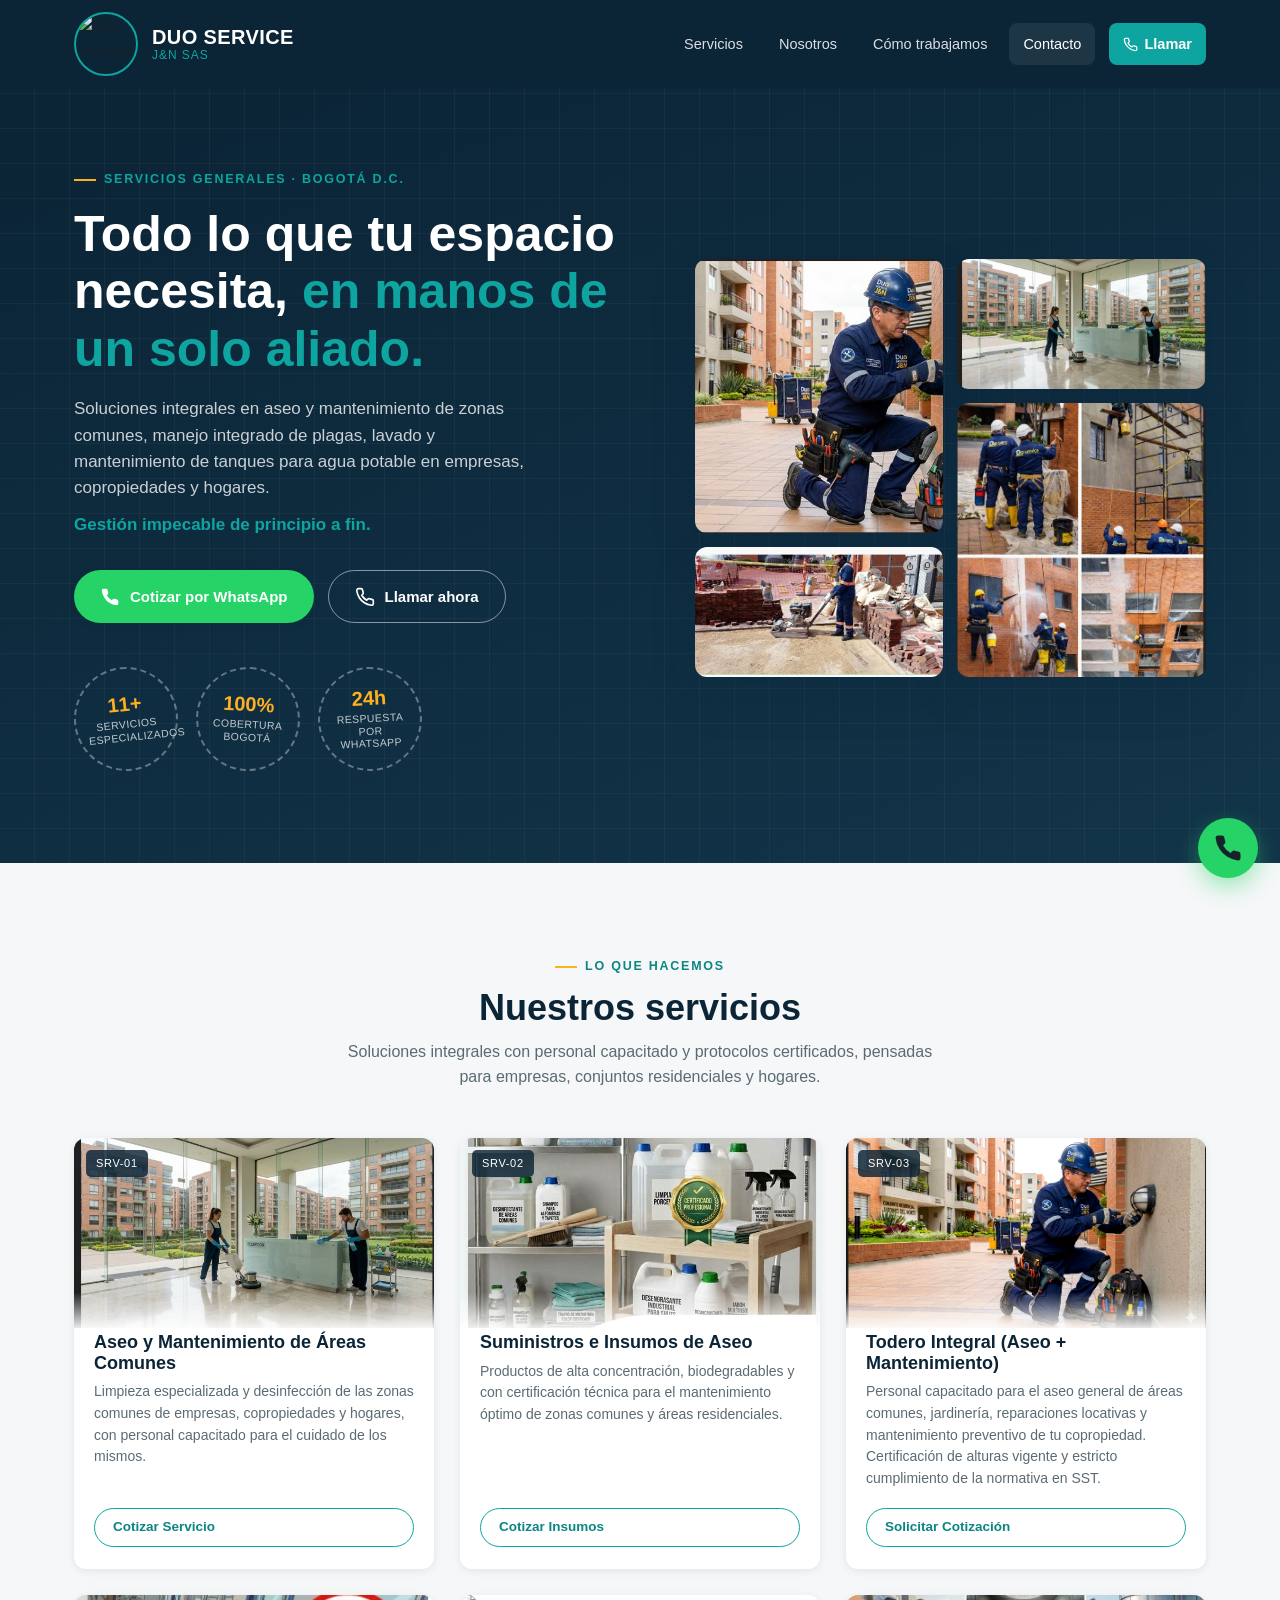
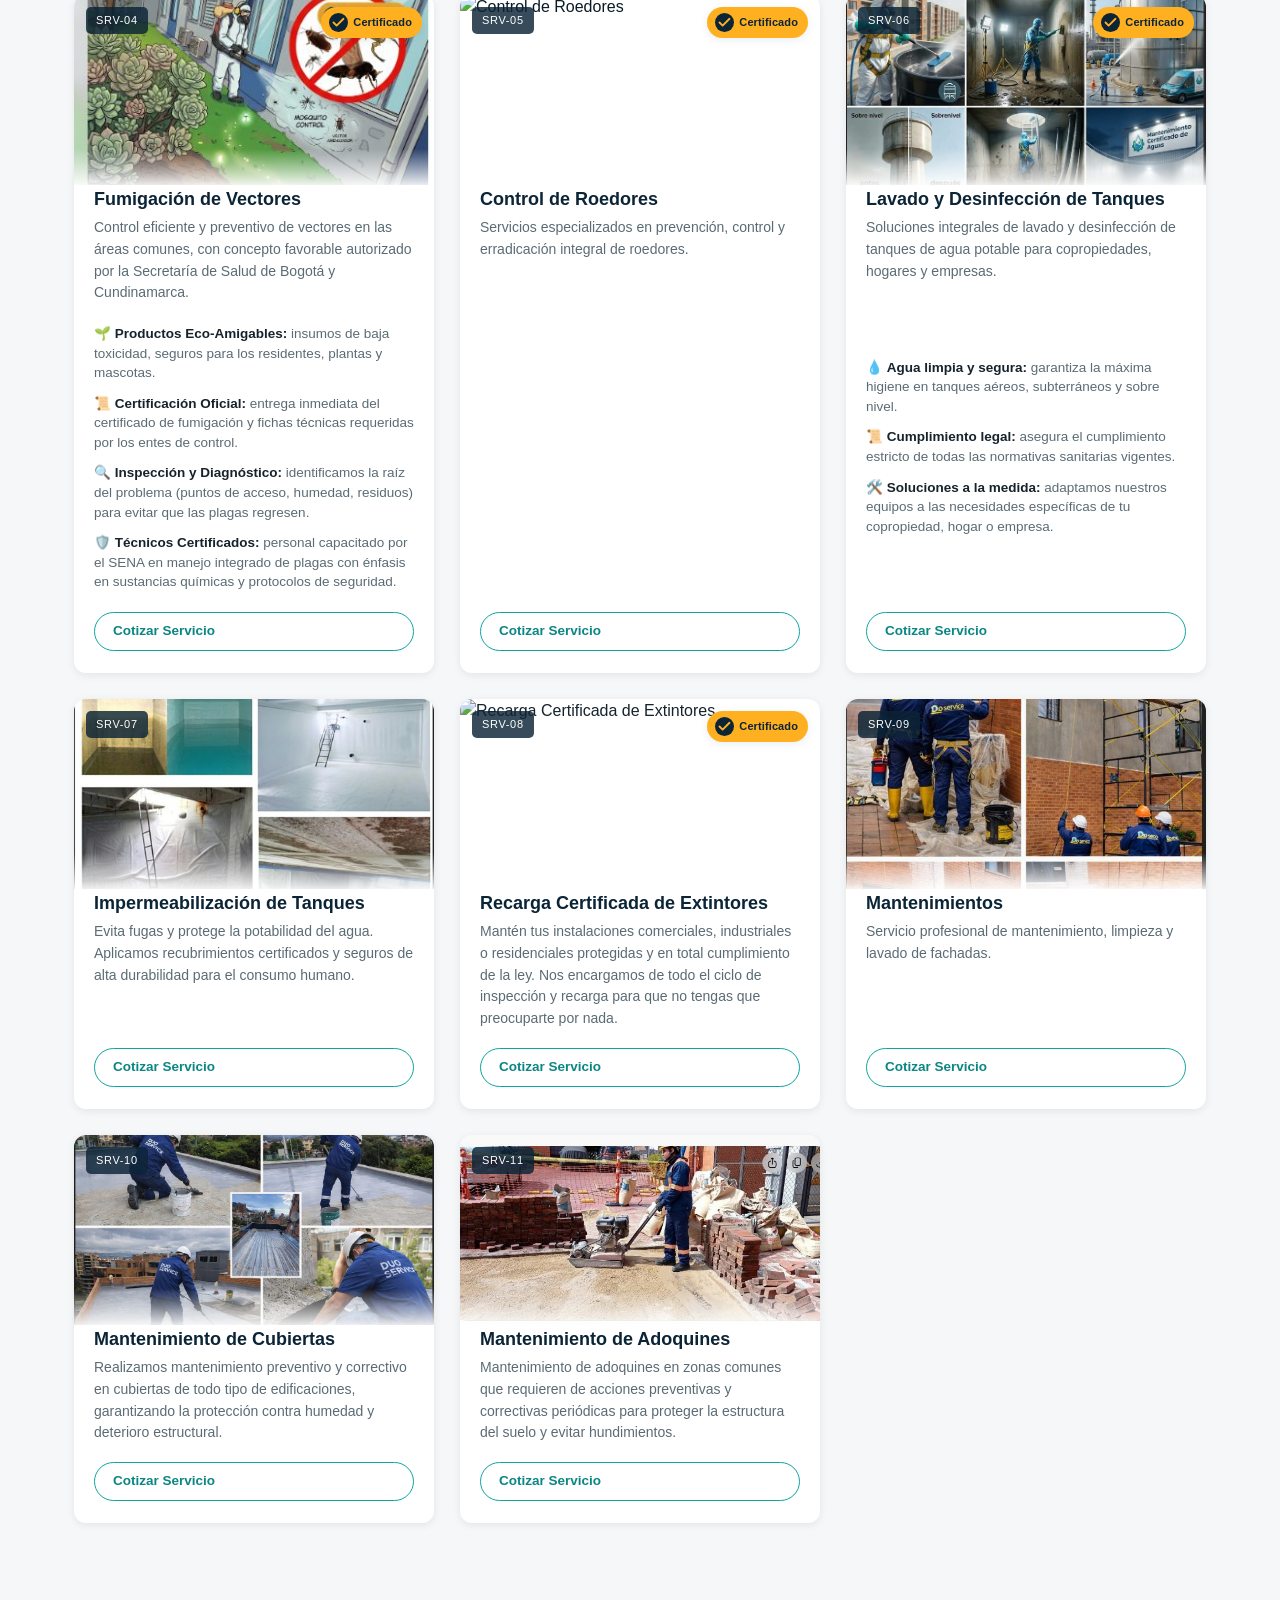
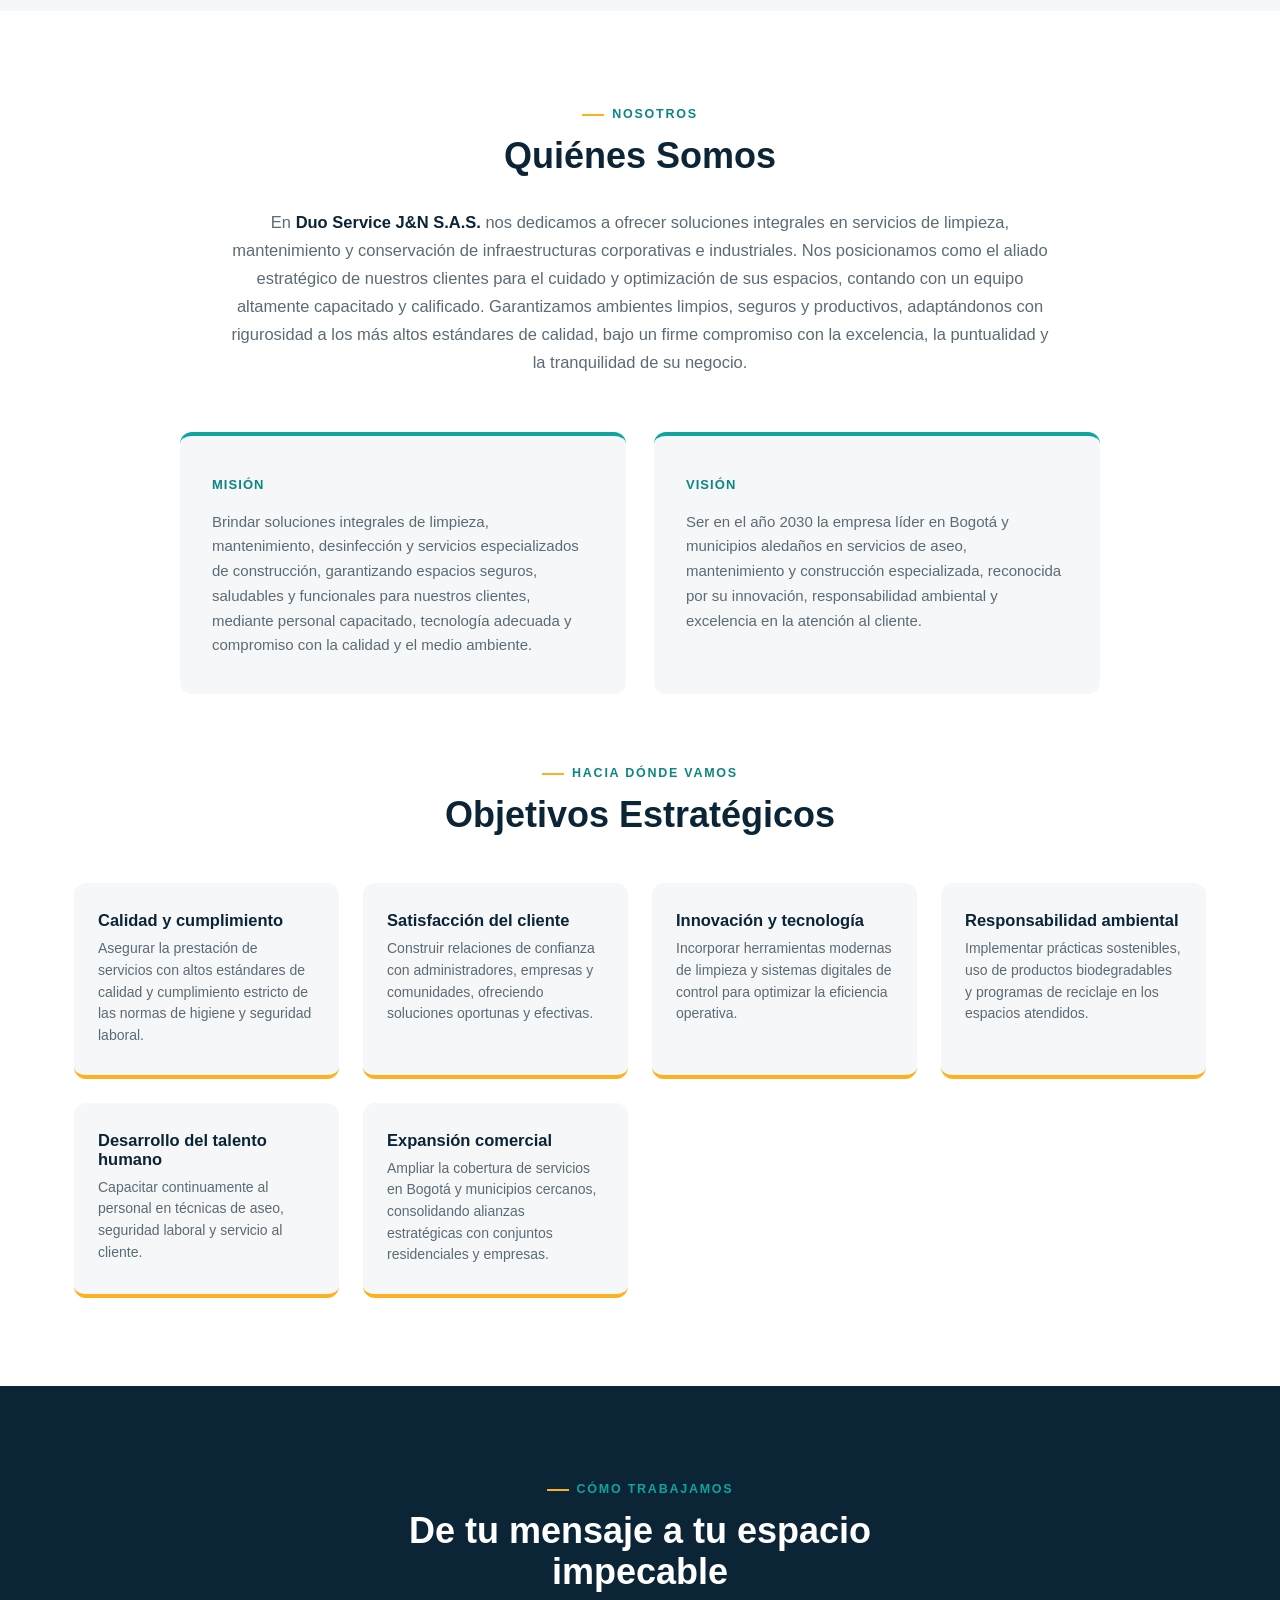
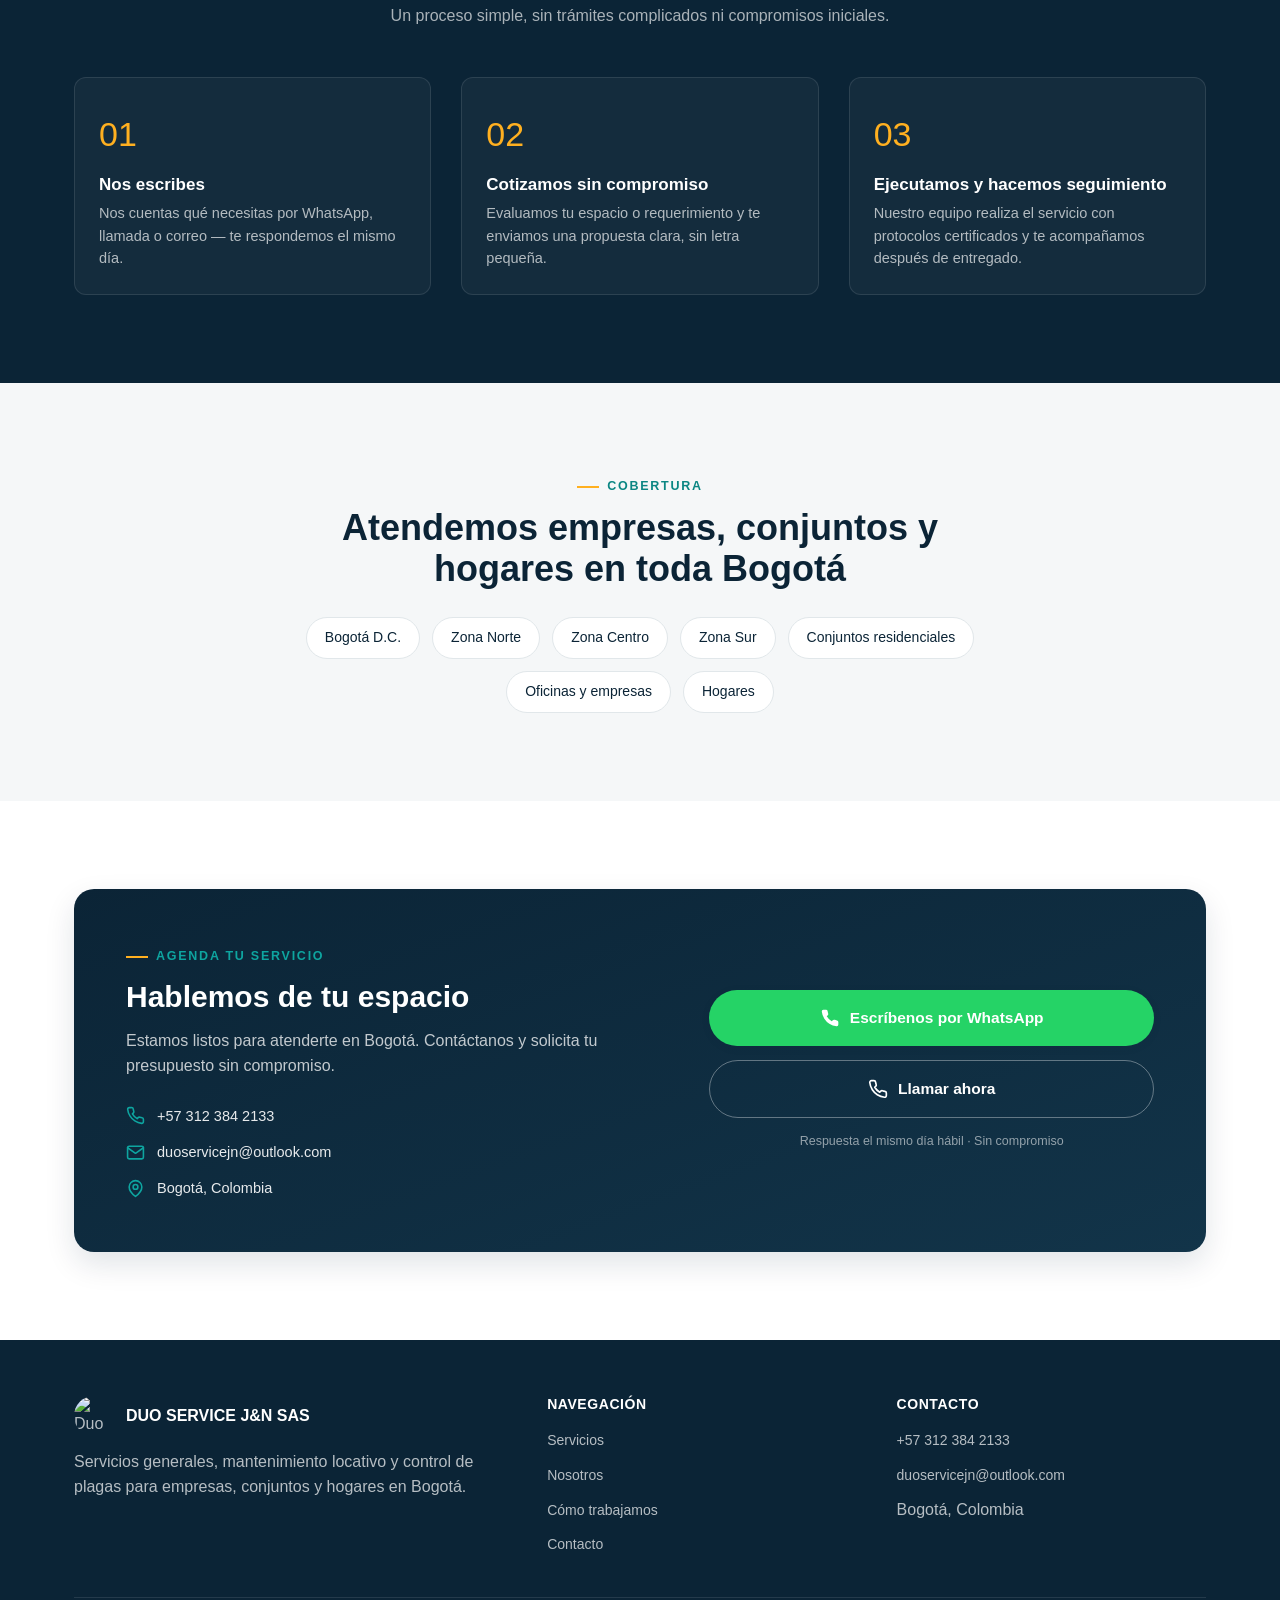
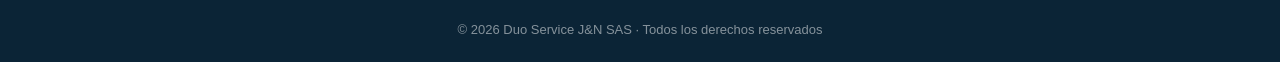
==== commit ad4d69ce: "Add files via upload" ====
--- a/index.html
+++ b/index.html
@@ -11,7 +11,7 @@
 <!-- Open Graph / redes sociales -->
 <meta property="og:title" content="Duo Service J&N SAS — Servicios Generales y Mantenimiento en Bogotá">
 <meta property="og:description" content="Aseo, cafetería, todero, control de plagas y mantenimiento locativo para empresas y hogares en Bogotá. Cotiza por WhatsApp.">
-<meta property="og:image" content="img/servicios-generales.jpg">
+<meta property="og:image" content="img/aseo-areas-comunes.jpg">
 <meta property="og:type" content="website">
 <meta property="og:locale" content="es_CO">
 
@@ -71,8 +71,8 @@
   <div class="hero__grid">
     <div class="hero__content">
       <span class="eyebrow">Servicios generales · Bogotá D.C.</span>
-      <h1>Tu espacio impecable, <em>de principio a fin.</em></h1>
-      <p class="hero__lead">Aseo, cafetería, todero especializado, control de plagas y mantenimiento locativo para empresas, conjuntos y hogares. Un solo aliado para todo lo que tu espacio necesita.</p>
+      <h1>Todo lo que tu espacio necesita, <em>en manos de un solo aliado.</em></h1>
+      <p class="hero__lead">Soluciones integrales en aseo y mantenimiento de zonas comunes, manejo integrado de plagas, lavado y mantenimiento de tanques para agua potable en empresas, copropiedades y hogares.<br><strong>Gestión impecable de principio a fin.</strong></p>
 
       <div class="hero__actions">
         <a href="https://wa.me/573123842133?text=Hola%20DUO%20SERVICE%2C%20deseo%20solicitar%20una%20cotizaci%C3%B3n." class="btn btn-primario" target="_blank" rel="noopener">
@@ -86,17 +86,17 @@
       </div>
 
       <div class="hero__stamps">
-        <div class="sello"><strong>12+</strong><span>Servicios especializados</span></div>
+        <div class="sello"><strong>11+</strong><span>Servicios especializados</span></div>
         <div class="sello"><strong>100%</strong><span>Cobertura Bogotá</span></div>
         <div class="sello"><strong>24h</strong><span>Respuesta por WhatsApp</span></div>
       </div>
     </div>
 
     <div class="hero__gallery">
-      <figure class="g1"><img src="img/fumigacion.jpeg" alt="Servicio de fumigación profesional" loading="lazy"></figure>
-      <figure class="g2"><img src="img/servicios-generales.jpg" alt="Servicios generales de aseo" loading="lazy"></figure>
-      <figure class="g3"><img src="img/lavado-tanques.jpeg" alt="Lavado y desinfección de tanques" loading="lazy"></figure>
-      <figure class="g4"><img src="img/mantenimiento-adoquines.jpeg" alt="Mantenimiento de zonas exteriores" loading="lazy"></figure>
+      <figure class="g1"><img src="img/todero-integral.jpg" alt="Técnico de Duo Service en mantenimiento locativo" loading="lazy"></figure>
+      <figure class="g2"><img src="img/aseo-areas-comunes.jpg" alt="Aseo de áreas comunes en copropiedad" loading="lazy"></figure>
+      <figure class="g3"><img src="img/mantenimientos-fachadas.jpg" alt="Equipo Duo Service en mantenimiento de fachadas" loading="lazy"></figure>
+      <figure class="g4"><img src="img/mantenimiento-adoquines-nuevo.jpg" alt="Mantenimiento de zonas exteriores" loading="lazy"></figure>
     </div>
   </div>
 </section>
@@ -113,43 +113,43 @@
 
       <article class="tarjeta-servicio reveal">
         <div class="tarjeta-servicio__media">
-          <img src="img/servicios-generales.jpg" alt="Servicios Generales" loading="lazy">
+          <img src="img/aseo-areas-comunes.jpg" alt="Aseo y Mantenimiento de Áreas Comunes" loading="lazy">
           <span class="tarjeta-servicio__codigo">SRV-01</span>
         </div>
         <div class="tarjeta-servicio__body">
-          <h3>Servicios Generales</h3>
-          <p>Limpieza profesional y cafetería para empresas.</p>
-          <a href="https://wa.me/573123842133?text=Hola%2C%20solicito%20cotizaci%C3%B3n%20de%20Servicios%20Generales." class="btn-consultar" target="_blank" rel="noopener">Consultar</a>
+          <h3>Aseo y Mantenimiento de Áreas Comunes</h3>
+          <p>Limpieza especializada y desinfección de las zonas comunes de empresas, copropiedades y hogares, con personal capacitado para el cuidado de los mismos.</p>
+          <a href="https://wa.me/573123842133?text=Hola%2C%20solicito%20cotizaci%C3%B3n%20de%20Aseo%20y%20Mantenimiento%20de%20%C3%81reas%20Comunes." class="btn-consultar" target="_blank" rel="noopener">Cotizar Servicio</a>
         </div>
       </article>
 
       <article class="tarjeta-servicio reveal" data-retraso="60">
         <div class="tarjeta-servicio__media">
-          <img src="img/suministros-aseo.jpeg" alt="Suministros de aseo" loading="lazy">
+          <img src="img/suministros-insumos.jpg" alt="Suministros e Insumos de Aseo" loading="lazy">
           <span class="tarjeta-servicio__codigo">SRV-02</span>
         </div>
         <div class="tarjeta-servicio__body">
-          <h3>Suministros de Aseo</h3>
-          <p>Productos certificados para limpieza institucional.</p>
-          <a href="https://wa.me/573123842133?text=Hola%2C%20solicito%20cotizaci%C3%B3n%20de%20Suministros%20de%20Aseo." class="btn-consultar" target="_blank" rel="noopener">Consultar</a>
+          <h3>Suministros e Insumos de Aseo</h3>
+          <p>Productos de alta concentración, biodegradables y con certificación técnica para el mantenimiento óptimo de zonas comunes y áreas residenciales.</p>
+          <a href="https://wa.me/573123842133?text=Hola%2C%20solicito%20cotizaci%C3%B3n%20de%20Suministros%20e%20Insumos%20de%20Aseo." class="btn-consultar" target="_blank" rel="noopener">Cotizar Insumos</a>
         </div>
       </article>
 
       <article class="tarjeta-servicio reveal" data-retraso="120">
         <div class="tarjeta-servicio__media">
-          <img src="img/todero.jpg" alt="Todero Especializado" loading="lazy">
+          <img src="img/todero-integral.jpg" alt="Todero Integral" loading="lazy">
           <span class="tarjeta-servicio__codigo">SRV-03</span>
         </div>
         <div class="tarjeta-servicio__body">
-          <h3>Todero Especializado</h3>
-          <p>Mantenimiento: plomería, pintura y electricidad.</p>
-          <a href="https://wa.me/573123842133?text=Hola%2C%20solicito%20cotizaci%C3%B3n%20de%20Todero%20Especializado." class="btn-consultar" target="_blank" rel="noopener">Consultar</a>
+          <h3>Todero Integral (Aseo + Mantenimiento)</h3>
+          <p>Personal capacitado para el aseo general de áreas comunes, jardinería, reparaciones locativas y mantenimiento preventivo de tu copropiedad. Certificación de alturas vigente y estricto cumplimiento de la normativa en SST.</p>
+          <a href="https://wa.me/573123842133?text=Hola%2C%20solicito%20cotizaci%C3%B3n%20de%20Todero%20Integral." class="btn-consultar" target="_blank" rel="noopener">Solicitar Cotización</a>
         </div>
       </article>
 
       <article class="tarjeta-servicio reveal">
         <div class="tarjeta-servicio__media">
-          <img src="img/control-insectos.jpg" alt="Control de Insectos" loading="lazy">
+          <img src="img/fumigacion-vectores.jpg" alt="Fumigación de Vectores" loading="lazy">
           <span class="tarjeta-servicio__codigo">SRV-04</span>
           <span class="tarjeta-servicio__certificado" title="Cumple la normativa vigente para este servicio">
             <svg viewBox="0 0 24 24" fill="none" stroke="currentColor" stroke-width="3" stroke-linecap="round" stroke-linejoin="round"><path d="M20 6 9 17l-5-5"/></svg>
@@ -157,15 +157,21 @@
           </span>
         </div>
         <div class="tarjeta-servicio__body">
-          <h3>Control de Insectos</h3>
-          <p>Tratamientos contra insectos rastreros y voladores.</p>
-          <a href="https://wa.me/573123842133?text=Hola%2C%20solicito%20cotizaci%C3%B3n%20de%20Control%20de%20Insectos." class="btn-consultar" target="_blank" rel="noopener">Consultar</a>
+          <h3>Fumigación de Vectores</h3>
+          <p>Control eficiente y preventivo de vectores en las áreas comunes, con concepto favorable autorizado por la Secretaría de Salud de Bogotá y Cundinamarca.</p>
+          <ul class="tarjeta-servicio__lista">
+            <li>🌱 <strong>Productos Eco-Amigables:</strong> insumos de baja toxicidad, seguros para los residentes, plantas y mascotas.</li>
+            <li>📜 <strong>Certificación Oficial:</strong> entrega inmediata del certificado de fumigación y fichas técnicas requeridas por los entes de control.</li>
+            <li>🔍 <strong>Inspección y Diagnóstico:</strong> identificamos la raíz del problema (puntos de acceso, humedad, residuos) para evitar que las plagas regresen.</li>
+            <li>🛡️ <strong>Técnicos Certificados:</strong> personal capacitado por el SENA en manejo integrado de plagas con énfasis en sustancias químicas y protocolos de seguridad.</li>
+          </ul>
+          <a href="https://wa.me/573123842133?text=Hola%2C%20solicito%20cotizaci%C3%B3n%20de%20Fumigaci%C3%B3n%20de%20Vectores." class="btn-consultar" target="_blank" rel="noopener">Cotizar Servicio</a>
         </div>
       </article>
 
       <article class="tarjeta-servicio reveal" data-retraso="60">
         <div class="tarjeta-servicio__media">
-          <img src="img/fumigacion.jpeg" alt="Fumigación Residencial" loading="lazy">
+          <img src="img/control-roedores.jpg" alt="Control de Roedores" loading="lazy">
           <span class="tarjeta-servicio__codigo">SRV-05</span>
           <span class="tarjeta-servicio__certificado" title="Cumple la normativa vigente para este servicio">
             <svg viewBox="0 0 24 24" fill="none" stroke="currentColor" stroke-width="3" stroke-linecap="round" stroke-linejoin="round"><path d="M20 6 9 17l-5-5"/></svg>
@@ -173,15 +179,15 @@
           </span>
         </div>
         <div class="tarjeta-servicio__body">
-          <h3>Fumigación Residencial</h3>
-          <p>Protección efectiva para hogares y conjuntos.</p>
-          <a href="https://wa.me/573123842133?text=Hola%2C%20solicito%20cotizaci%C3%B3n%20de%20Fumigaci%C3%B3n%20Residencial." class="btn-consultar" target="_blank" rel="noopener">Consultar</a>
+          <h3>Control de Roedores</h3>
+          <p>Servicios especializados en prevención, control y erradicación integral de roedores.</p>
+          <a href="https://wa.me/573123842133?text=Hola%2C%20solicito%20cotizaci%C3%B3n%20de%20Control%20de%20Roedores." class="btn-consultar" target="_blank" rel="noopener">Cotizar Servicio</a>
         </div>
       </article>
 
       <article class="tarjeta-servicio reveal" data-retraso="120">
         <div class="tarjeta-servicio__media">
-          <img src="img/control-roedores.jpg" alt="Control de Roedores" loading="lazy">
+          <img src="img/lavado-desinfeccion-tanques.jpg" alt="Lavado y Desinfección de Tanques" loading="lazy">
           <span class="tarjeta-servicio__codigo">SRV-06</span>
           <span class="tarjeta-servicio__certificado" title="Cumple la normativa vigente para este servicio">
             <svg viewBox="0 0 24 24" fill="none" stroke="currentColor" stroke-width="3" stroke-linecap="round" stroke-linejoin="round"><path d="M20 6 9 17l-5-5"/></svg>
@@ -189,89 +195,78 @@
           </span>
         </div>
         <div class="tarjeta-servicio__body">
-          <h3>Control de Roedores</h3>
-          <p>Prevención y erradicación de roedores.</p>
-          <a href="https://wa.me/573123842133?text=Hola%2C%20solicito%20cotizaci%C3%B3n%20de%20Control%20de%20Roedores." class="btn-consultar" target="_blank" rel="noopener">Consultar</a>
+          <h3>Lavado y Desinfección de Tanques</h3>
+          <p>Soluciones integrales de lavado y desinfección de tanques de agua potable para copropiedades, hogares y empresas.</p>
+          <ul class="tarjeta-servicio__lista">
+            <li>💧 <strong>Agua limpia y segura:</strong> garantiza la máxima higiene en tanques aéreos, subterráneos y sobre nivel.</li>
+            <li>📜 <strong>Cumplimiento legal:</strong> asegura el cumplimiento estricto de todas las normativas sanitarias vigentes.</li>
+            <li>🛠️ <strong>Soluciones a la medida:</strong> adaptamos nuestros equipos a las necesidades específicas de tu copropiedad, hogar o empresa.</li>
+          </ul>
+          <a href="https://wa.me/573123842133?text=Hola%2C%20solicito%20cotizaci%C3%B3n%20de%20Lavado%20y%20Desinfecci%C3%B3n%20de%20Tanques." class="btn-consultar" target="_blank" rel="noopener">Cotizar Servicio</a>
         </div>
       </article>
 
       <article class="tarjeta-servicio reveal">
         <div class="tarjeta-servicio__media">
-          <img src="img/lavado-tanques.jpeg" alt="Lavado de tanques" loading="lazy">
+          <img src="img/impermeabilizacion-tanques.jpg" alt="Impermeabilización de Tanques" loading="lazy">
           <span class="tarjeta-servicio__codigo">SRV-07</span>
+        </div>
+        <div class="tarjeta-servicio__body">
+          <h3>Impermeabilización de Tanques</h3>
+          <p>Evita fugas y protege la potabilidad del agua. Aplicamos recubrimientos certificados y seguros de alta durabilidad para el consumo humano.</p>
+          <a href="https://wa.me/573123842133?text=Hola%2C%20solicito%20cotizaci%C3%B3n%20de%20Impermeabilizaci%C3%B3n%20de%20Tanques." class="btn-consultar" target="_blank" rel="noopener">Cotizar Servicio</a>
+        </div>
+      </article>
+
+      <article class="tarjeta-servicio reveal" data-retraso="60">
+        <div class="tarjeta-servicio__media">
+          <img src="img/recarga-extintores.jpeg" alt="Recarga Certificada de Extintores" loading="lazy">
+          <span class="tarjeta-servicio__codigo">SRV-08</span>
           <span class="tarjeta-servicio__certificado" title="Cumple la normativa vigente para este servicio">
             <svg viewBox="0 0 24 24" fill="none" stroke="currentColor" stroke-width="3" stroke-linecap="round" stroke-linejoin="round"><path d="M20 6 9 17l-5-5"/></svg>
             Certificado
           </span>
         </div>
         <div class="tarjeta-servicio__body">
-          <h3>Lavado de Tanques</h3>
-          <p>Limpieza y desinfección certificada de tanques.</p>
-          <a href="https://wa.me/573123842133?text=Hola%2C%20solicito%20cotizaci%C3%B3n%20de%20Lavado%20de%20Tanques." class="btn-consultar" target="_blank" rel="noopener">Consultar</a>
+          <h3>Recarga Certificada de Extintores</h3>
+          <p>Mantén tus instalaciones comerciales, industriales o residenciales protegidas y en total cumplimiento de la ley. Nos encargamos de todo el ciclo de inspección y recarga para que no tengas que preocuparte por nada.</p>
+          <a href="https://wa.me/573123842133?text=Hola%2C%20solicito%20cotizaci%C3%B3n%20de%20Recarga%20Certificada%20de%20Extintores." class="btn-consultar" target="_blank" rel="noopener">Cotizar Servicio</a>
+        </div>
+      </article>
+
+      <article class="tarjeta-servicio reveal" data-retraso="120">
+        <div class="tarjeta-servicio__media">
+          <img src="img/mantenimientos-fachadas.jpg" alt="Mantenimiento de fachadas" loading="lazy">
+          <span class="tarjeta-servicio__codigo">SRV-09</span>
+        </div>
+        <div class="tarjeta-servicio__body">
+          <h3>Mantenimientos</h3>
+          <p>Servicio profesional de mantenimiento, limpieza y lavado de fachadas.</p>
+          <a href="https://wa.me/573123842133?text=Hola%2C%20solicito%20cotizaci%C3%B3n%20de%20Mantenimiento%20de%20Fachadas." class="btn-consultar" target="_blank" rel="noopener">Cotizar Servicio</a>
+        </div>
+      </article>
+
+      <article class="tarjeta-servicio reveal">
+        <div class="tarjeta-servicio__media">
+          <img src="img/mantenimiento-cubiertas-nuevo.jpg" alt="Mantenimiento de Cubiertas" loading="lazy">
+          <span class="tarjeta-servicio__codigo">SRV-10</span>
+        </div>
+        <div class="tarjeta-servicio__body">
+          <h3>Mantenimiento de Cubiertas</h3>
+          <p>Realizamos mantenimiento preventivo y correctivo en cubiertas de todo tipo de edificaciones, garantizando la protección contra humedad y deterioro estructural.</p>
+          <a href="https://wa.me/573123842133?text=Hola%2C%20solicito%20cotizaci%C3%B3n%20de%20Mantenimiento%20de%20Cubiertas." class="btn-consultar" target="_blank" rel="noopener">Cotizar Servicio</a>
         </div>
       </article>
 
       <article class="tarjeta-servicio reveal" data-retraso="60">
         <div class="tarjeta-servicio__media">
-          <img src="img/impermeabilizacion.jpeg" alt="Impermeabilización" loading="lazy">
-          <span class="tarjeta-servicio__codigo">SRV-08</span>
-        </div>
-        <div class="tarjeta-servicio__body">
-          <h3>Impermeabilización</h3>
-          <p>Protección estructural y prevención de humedad.</p>
-          <a href="https://wa.me/573123842133?text=Hola%2C%20solicito%20cotizaci%C3%B3n%20de%20Impermeabilizaci%C3%B3n." class="btn-consultar" target="_blank" rel="noopener">Consultar</a>
-        </div>
-      </article>
-
-      <article class="tarjeta-servicio reveal" data-retraso="120">
-        <div class="tarjeta-servicio__media">
-          <img src="img/recarga-extintores.jpeg" alt="Recarga de extintores" loading="lazy">
-          <span class="tarjeta-servicio__codigo">SRV-09</span>
-          <span class="tarjeta-servicio__certificado" title="Cumple la normativa vigente para este servicio">
-            <svg viewBox="0 0 24 24" fill="none" stroke="currentColor" stroke-width="3" stroke-linecap="round" stroke-linejoin="round"><path d="M20 6 9 17l-5-5"/></svg>
-            Certificado
-          </span>
-        </div>
-        <div class="tarjeta-servicio__body">
-          <h3>Recarga de Extintores</h3>
-          <p>Servicio certificado según normativa legal.</p>
-          <a href="https://wa.me/573123842133?text=Hola%2C%20solicito%20cotizaci%C3%B3n%20de%20Recarga%20de%20Extintores." class="btn-consultar" target="_blank" rel="noopener">Consultar</a>
-        </div>
-      </article>
-
-      <article class="tarjeta-servicio reveal">
-        <div class="tarjeta-servicio__media">
-          <img src="img/limpieza-fachadas.jpeg" alt="Limpieza de fachadas" loading="lazy">
-          <span class="tarjeta-servicio__codigo">SRV-10</span>
-        </div>
-        <div class="tarjeta-servicio__body">
-          <h3>Limpieza de Fachadas</h3>
-          <p>Mantenimiento estético y preventivo exterior.</p>
-          <a href="https://wa.me/573123842133?text=Hola%2C%20solicito%20cotizaci%C3%B3n%20de%20Limpieza%20de%20Fachadas." class="btn-consultar" target="_blank" rel="noopener">Consultar</a>
-        </div>
-      </article>
-
-      <article class="tarjeta-servicio reveal" data-retraso="60">
-        <div class="tarjeta-servicio__media">
-          <img src="img/mantenimiento-cubiertas.jpeg" alt="Mantenimiento de cubiertas" loading="lazy">
+          <img src="img/mantenimiento-adoquines-nuevo.jpg" alt="Mantenimiento de Adoquines" loading="lazy">
           <span class="tarjeta-servicio__codigo">SRV-11</span>
         </div>
         <div class="tarjeta-servicio__body">
-          <h3>Mantenimiento de Cubiertas</h3>
-          <p>Prevención de filtraciones y daños en techos.</p>
-          <a href="https://wa.me/573123842133?text=Hola%2C%20solicito%20cotizaci%C3%B3n%20de%20Mantenimiento%20de%20Cubiertas." class="btn-consultar" target="_blank" rel="noopener">Consultar</a>
-        </div>
-      </article>
-
-      <article class="tarjeta-servicio reveal" data-retraso="120">
-        <div class="tarjeta-servicio__media">
-          <img src="img/mantenimiento-adoquines.jpeg" alt="Mantenimiento de adoquines" loading="lazy">
-          <span class="tarjeta-servicio__codigo">SRV-12</span>
-        </div>
-        <div class="tarjeta-servicio__body">
           <h3>Mantenimiento de Adoquines</h3>
-          <p>Conservación de zonas peatonales y exteriores.</p>
-          <a href="https://wa.me/573123842133?text=Hola%2C%20solicito%20cotizaci%C3%B3n%20de%20Mantenimiento%20de%20Adoquines." class="btn-consultar" target="_blank" rel="noopener">Consultar</a>
+          <p>Mantenimiento de adoquines en zonas comunes que requieren de acciones preventivas y correctivas periódicas para proteger la estructura del suelo y evitar hundimientos.</p>
+          <a href="https://wa.me/573123842133?text=Hola%2C%20solicito%20cotizaci%C3%B3n%20de%20Mantenimiento%20de%20Adoquines." class="btn-consultar" target="_blank" rel="noopener">Cotizar Servicio</a>
         </div>
       </article>
 
@@ -282,32 +277,52 @@
 <section id="empresa" class="nosotros">
   <div class="container">
     <div class="section-head reveal">
-      <span class="eyebrow">¿Por qué elegirnos?</span>
-      <h2>Compromiso, calidad y soluciones integrales</h2>
-      <p>Todo lo que tu espacio necesita, con un solo proveedor de confianza.</p>
-    </div>
-
-    <div class="grid-beneficios">
-      <div class="beneficio reveal">
-        <div class="beneficio__icono">
-          <svg viewBox="0 0 24 24" fill="none" stroke="currentColor" stroke-width="2" stroke-linecap="round" stroke-linejoin="round"><path d="M12 15a4 4 0 1 0 0-8 4 4 0 0 0 0 8Z"/><path d="M8.5 13.5 6 21l6-3 6 3-2.5-7.5"/></svg>
-        </div>
-        <h3>Calidad Garantizada</h3>
-        <p>Enfoque total en la satisfacción del cliente y altos estándares operativos.</p>
-      </div>
-      <div class="beneficio reveal" data-retraso="80">
-        <div class="beneficio__icono">
-          <svg viewBox="0 0 24 24" fill="none" stroke="currentColor" stroke-width="2" stroke-linecap="round" stroke-linejoin="round"><path d="M17 21v-2a4 4 0 0 0-4-4H5a4 4 0 0 0-4 4v2"/><circle cx="9" cy="7" r="4"/><path d="M23 21v-2a4 4 0 0 0-3-3.87"/><path d="M16 3.13a4 4 0 0 1 0 7.75"/></svg>
-        </div>
-        <h3>Equipo Profesional</h3>
-        <p>Personal capacitado para brindar soluciones eficientes en cada área.</p>
-      </div>
-      <div class="beneficio reveal" data-retraso="160">
-        <div class="beneficio__icono">
-          <svg viewBox="0 0 24 24" fill="none" stroke="currentColor" stroke-width="2" stroke-linecap="round" stroke-linejoin="round"><path d="M14.7 6.3a1 1 0 0 0 0 1.4l1.6 1.6a1 1 0 0 0 1.4 0l3.77-3.77a6 6 0 0 1-7.94 7.94l-6.91 6.91a2.12 2.12 0 0 1-3-3l6.91-6.91a6 6 0 0 1 7.94-7.94l-3.76 3.76z"/></svg>
-        </div>
-        <h3>Soluciones Integrales</h3>
-        <p>Desde aseo y cafetería hasta mantenimiento técnico especializado.</p>
+      <span class="eyebrow">Nosotros</span>
+      <h2>Quiénes Somos</h2>
+    </div>
+
+    <p class="nosotros__intro reveal">En <strong>Duo Service J&amp;N S.A.S.</strong> nos dedicamos a ofrecer soluciones integrales en servicios de limpieza, mantenimiento y conservación de infraestructuras corporativas e industriales. Nos posicionamos como el aliado estratégico de nuestros clientes para el cuidado y optimización de sus espacios, contando con un equipo altamente capacitado y calificado. Garantizamos ambientes limpios, seguros y productivos, adaptándonos con rigurosidad a los más altos estándares de calidad, bajo un firme compromiso con la excelencia, la puntualidad y la tranquilidad de su negocio.</p>
+
+    <div class="grid-mision-vision">
+      <div class="mv-card reveal">
+        <span class="mv-card__eyebrow">Misión</span>
+        <p>Brindar soluciones integrales de limpieza, mantenimiento, desinfección y servicios especializados de construcción, garantizando espacios seguros, saludables y funcionales para nuestros clientes, mediante personal capacitado, tecnología adecuada y compromiso con la calidad y el medio ambiente.</p>
+      </div>
+      <div class="mv-card reveal" data-retraso="80">
+        <span class="mv-card__eyebrow">Visión</span>
+        <p>Ser en el año 2030 la empresa líder en Bogotá y municipios aledaños en servicios de aseo, mantenimiento y construcción especializada, reconocida por su innovación, responsabilidad ambiental y excelencia en la atención al cliente.</p>
+      </div>
+    </div>
+
+    <div class="section-head reveal" style="margin-top: 64px;">
+      <span class="eyebrow">Hacia dónde vamos</span>
+      <h2>Objetivos Estratégicos</h2>
+    </div>
+
+    <div class="grid-objetivos">
+      <div class="objetivo reveal">
+        <h3>Calidad y cumplimiento</h3>
+        <p>Asegurar la prestación de servicios con altos estándares de calidad y cumplimiento estricto de las normas de higiene y seguridad laboral.</p>
+      </div>
+      <div class="objetivo reveal" data-retraso="60">
+        <h3>Satisfacción del cliente</h3>
+        <p>Construir relaciones de confianza con administradores, empresas y comunidades, ofreciendo soluciones oportunas y efectivas.</p>
+      </div>
+      <div class="objetivo reveal" data-retraso="120">
+        <h3>Innovación y tecnología</h3>
+        <p>Incorporar herramientas modernas de limpieza y sistemas digitales de control para optimizar la eficiencia operativa.</p>
+      </div>
+      <div class="objetivo reveal">
+        <h3>Responsabilidad ambiental</h3>
+        <p>Implementar prácticas sostenibles, uso de productos biodegradables y programas de reciclaje en los espacios atendidos.</p>
+      </div>
+      <div class="objetivo reveal" data-retraso="60">
+        <h3>Desarrollo del talento humano</h3>
+        <p>Capacitar continuamente al personal en técnicas de aseo, seguridad laboral y servicio al cliente.</p>
+      </div>
+      <div class="objetivo reveal" data-retraso="120">
+        <h3>Expansión comercial</h3>
+        <p>Ampliar la cobertura de servicios en Bogotá y municipios cercanos, consolidando alianzas estratégicas con conjuntos residenciales y empresas.</p>
       </div>
     </div>
   </div>
--- a/css/style.css
+++ b/css/style.css
@@ -0,0 +1,745 @@
+/* ============================================================
+   DUO SERVICE J&N SAS — Design tokens
+   Paleta inspirada en el mundo del mantenimiento certificado:
+   azul "uniforme" profundo, verde-azulado "recién limpiado"
+   y ámbar "sello/advertencia" para acentos y llamados a la acción.
+   ============================================================ */
+:root {
+  --navy: #0B2436;
+  --navy-2: #123449;
+  --teal: #0EA5A0;
+  --teal-dark: #0B8683;
+  --amber: #FFB020;
+  --paper: #F5F7F8;
+  --white: #FFFFFF;
+  --ink: #16232C;
+  --muted: #5B6B74;
+  --line: #E1E7EA;
+
+  --wa-green: #25D366;
+  --wa-green-dark: #1EB954;
+
+  --font-display: "Space Grotesk", "Segoe UI", sans-serif;
+  --font-body: "Inter", "Segoe UI", sans-serif;
+
+  --radius-s: 6px;
+  --radius-m: 12px;
+  --radius-l: 20px;
+
+  --shadow-s: 0 2px 8px rgba(11, 36, 54, 0.08);
+  --shadow-m: 0 12px 30px rgba(11, 36, 54, 0.12);
+  --shadow-l: 0 20px 45px rgba(11, 36, 54, 0.18);
+
+  --container: 1180px;
+}
+
+/* ============================================================
+   Reset & base
+   ============================================================ */
+* { margin: 0; padding: 0; box-sizing: border-box; }
+
+html { scroll-behavior: smooth; }
+
+body {
+  font-family: var(--font-body);
+  color: var(--ink);
+  background: var(--paper);
+  line-height: 1.55;
+  -webkit-font-smoothing: antialiased;
+}
+
+img { max-width: 100%; display: block; }
+
+a { color: inherit; }
+
+h1, h2, h3, h4 {
+  font-family: var(--font-display);
+  color: var(--navy);
+  line-height: 1.15;
+  font-weight: 700;
+}
+
+.container {
+  max-width: var(--container);
+  margin: 0 auto;
+  padding: 0 24px;
+}
+
+.eyebrow {
+  display: inline-flex;
+  align-items: center;
+  gap: 8px;
+  font-family: var(--font-display);
+  font-size: 12.5px;
+  font-weight: 600;
+  letter-spacing: 0.14em;
+  text-transform: uppercase;
+  color: var(--teal-dark);
+}
+.eyebrow::before {
+  content: "";
+  width: 22px;
+  height: 2px;
+  background: var(--amber);
+  display: inline-block;
+}
+
+.section-head {
+  max-width: 620px;
+  margin: 0 auto 48px;
+  text-align: center;
+}
+.section-head h2 { font-size: clamp(26px, 3.4vw, 36px); margin: 10px 0 12px; }
+.section-head p { color: var(--muted); font-size: 16px; }
+
+section { padding: 88px 0; }
+
+/* Reveal-on-scroll (activado por js/script.js) */
+.reveal {
+  opacity: 0;
+  transform: translateY(24px);
+  transition: opacity 0.7s ease, transform 0.7s ease;
+}
+.reveal.in-view { opacity: 1; transform: translateY(0); }
+@media (prefers-reduced-motion: reduce) {
+  .reveal { opacity: 1; transform: none; transition: none; }
+}
+
+/* ============================================================
+   Botones
+   ============================================================ */
+.btn {
+  display: inline-flex;
+  align-items: center;
+  justify-content: center;
+  gap: 10px;
+  font-family: var(--font-body);
+  font-weight: 600;
+  font-size: 15px;
+  padding: 14px 26px;
+  border-radius: 50px;
+  border: none;
+  cursor: pointer;
+  text-decoration: none;
+  transition: transform 0.25s ease, box-shadow 0.25s ease, background 0.25s ease;
+  white-space: nowrap;
+}
+.btn svg { width: 20px; height: 20px; flex-shrink: 0; }
+
+.btn-primario {
+  background: var(--wa-green);
+  color: var(--white);
+  box-shadow: var(--shadow-s);
+}
+.btn-primario:hover { background: var(--wa-green-dark); transform: translateY(-2px); box-shadow: var(--shadow-m); }
+
+.btn-secundario {
+  background: transparent;
+  color: var(--white);
+  border: 1.5px solid rgba(255,255,255,0.5);
+}
+.btn-secundario:hover { background: rgba(255,255,255,0.12); border-color: var(--white); transform: translateY(-2px); }
+
+.btn-consultar {
+  text-decoration: none;
+  color: var(--teal-dark);
+  border: 1.5px solid var(--teal);
+  padding: 8px 18px;
+  border-radius: 30px;
+  font-size: 13.5px;
+  font-weight: 600;
+  transition: 0.25s;
+  display: inline-block;
+}
+.btn-consultar:hover { background: var(--teal); color: var(--white); }
+
+/* ============================================================
+   WhatsApp flotante
+   ============================================================ */
+.wsp-flotante {
+  position: fixed;
+  bottom: 22px;
+  right: 22px;
+  width: 60px;
+  height: 60px;
+  border-radius: 50%;
+  background: var(--wa-green);
+  display: flex;
+  align-items: center;
+  justify-content: center;
+  box-shadow: 0 8px 22px rgba(37, 211, 102, 0.45);
+  z-index: 1000;
+  animation: pulso 2.6s ease-in-out infinite;
+}
+.wsp-flotante svg { width: 30px; height: 30px; fill: var(--white); }
+.wsp-flotante:hover { animation-play-state: paused; transform: scale(1.08); }
+
+@keyframes pulso {
+  0%, 100% { box-shadow: 0 8px 22px rgba(37, 211, 102, 0.45); }
+  50% { box-shadow: 0 8px 30px rgba(37, 211, 102, 0.75), 0 0 0 8px rgba(37, 211, 102, 0.12); }
+}
+
+/* ============================================================
+   Header
+   ============================================================ */
+.header {
+  background: var(--navy);
+  position: sticky;
+  top: 0;
+  z-index: 900;
+  transition: box-shadow 0.3s ease, background 0.3s ease;
+}
+.header.con-sombra { box-shadow: 0 6px 24px rgba(0,0,0,0.25); }
+
+.header__inner {
+  max-width: var(--container);
+  margin: 0 auto;
+  padding: 12px 24px;
+  display: flex;
+  align-items: center;
+  justify-content: space-between;
+  gap: 20px;
+}
+
+.logo { display: flex; align-items: center; gap: 14px; text-decoration: none; }
+.logo img {
+  height: 64px;
+  width: 64px;
+  object-fit: cover;
+  border-radius: 50%;
+  border: 2px solid var(--teal);
+}
+.logo-texto { display: flex; flex-direction: column; line-height: 1.15; }
+.logo-texto strong { font-family: var(--font-display); color: var(--white); font-size: 20px; letter-spacing: 0.02em; }
+.logo-texto span { font-size: 12px; color: var(--teal); letter-spacing: 0.08em; text-transform: uppercase; }
+
+.menu {
+  display: flex;
+  align-items: center;
+  gap: 8px;
+}
+.menu a {
+  color: rgba(255,255,255,0.85);
+  text-decoration: none;
+  font-weight: 500;
+  font-size: 14.5px;
+  padding: 10px 14px;
+  border-radius: 8px;
+  transition: 0.25s;
+  position: relative;
+}
+.menu a:hover, .menu a.activo { color: var(--white); background: rgba(255,255,255,0.08); }
+
+.menu a.llamar {
+  background: var(--teal);
+  color: var(--white);
+  margin-left: 6px;
+  font-weight: 600;
+  display: flex;
+  align-items: center;
+  gap: 6px;
+}
+.menu a.llamar:hover { background: var(--teal-dark); }
+.menu a.llamar svg { width: 15px; height: 15px; }
+
+.menu-toggle {
+  display: none;
+  background: none;
+  border: none;
+  cursor: pointer;
+  width: 40px;
+  height: 40px;
+  padding: 0;
+  align-items: center;
+  justify-content: center;
+}
+.menu-toggle span, .menu-toggle::before, .menu-toggle::after {
+  content: "";
+  display: block;
+  width: 24px;
+  height: 2px;
+  background: var(--white);
+  transition: 0.3s;
+}
+.menu-toggle span { margin: 5px 0; }
+.menu-toggle.abierto::before { transform: translateY(7px) rotate(45deg); }
+.menu-toggle.abierto span { opacity: 0; }
+.menu-toggle.abierto::after { transform: translateY(-7px) rotate(-45deg); }
+
+/* ============================================================
+   Hero
+   ============================================================ */
+.hero {
+  background:
+    repeating-linear-gradient(0deg, transparent, transparent 34px, rgba(255,255,255,0.035) 34px, rgba(255,255,255,0.035) 35px),
+    repeating-linear-gradient(90deg, transparent, transparent 34px, rgba(255,255,255,0.035) 34px, rgba(255,255,255,0.035) 35px),
+    linear-gradient(160deg, var(--navy) 0%, var(--navy-2) 100%);
+  color: var(--white);
+  padding: 76px 0 92px;
+  overflow: hidden;
+  position: relative;
+}
+
+.hero__grid {
+  max-width: var(--container);
+  margin: 0 auto;
+  padding: 0 24px;
+  display: grid;
+  grid-template-columns: 1.05fr 0.95fr;
+  gap: 56px;
+  align-items: center;
+}
+
+.hero__content .eyebrow { color: var(--teal); }
+.hero__content .eyebrow::before { background: var(--amber); }
+
+.hero h1 {
+  color: var(--white);
+  font-size: clamp(32px, 4.4vw, 50px);
+  margin: 16px 0 18px;
+}
+.hero h1 em {
+  font-style: normal;
+  color: var(--teal);
+}
+
+.hero__lead {
+  color: rgba(255,255,255,0.78);
+  font-size: 17px;
+  max-width: 460px;
+  margin-bottom: 32px;
+}
+.hero__lead strong {
+  color: var(--teal);
+  font-weight: 600;
+  display: inline-block;
+  margin-top: 10px;
+}
+
+.hero__actions {
+  display: flex;
+  flex-wrap: wrap;
+  gap: 14px;
+  margin-bottom: 44px;
+}
+
+.hero__stamps {
+  display: flex;
+  gap: 18px;
+  flex-wrap: wrap;
+}
+
+.sello {
+  width: 104px;
+  height: 104px;
+  border-radius: 50%;
+  border: 2px dashed rgba(255,255,255,0.35);
+  display: flex;
+  flex-direction: column;
+  align-items: center;
+  justify-content: center;
+  text-align: center;
+  flex-shrink: 0;
+}
+.sello strong {
+  font-family: var(--font-display);
+  font-size: 20px;
+  color: var(--amber);
+  line-height: 1;
+}
+.sello span {
+  font-size: 10.5px;
+  color: rgba(255,255,255,0.75);
+  text-transform: uppercase;
+  letter-spacing: 0.04em;
+  margin-top: 4px;
+  line-height: 1.2;
+  max-width: 78px;
+}
+.sello:nth-child(1) { transform: rotate(-6deg); }
+.sello:nth-child(2) { transform: rotate(3deg); }
+.sello:nth-child(3) { transform: rotate(-3deg); }
+
+/* Collage de imágenes del hero */
+.hero__gallery {
+  position: relative;
+  display: grid;
+  grid-template-columns: 1fr 1fr;
+  grid-template-rows: 130px 130px 130px;
+  gap: 14px;
+}
+.hero__gallery figure {
+  position: relative;
+  border-radius: var(--radius-m);
+  overflow: hidden;
+  box-shadow: var(--shadow-l);
+  z-index: 1;
+}
+.hero__gallery img { width: 100%; height: 100%; object-fit: cover; object-position: center 30%; }
+.hero__gallery .g1 { grid-column: 1 / 2; grid-row: 1 / 3; }
+.hero__gallery .g2 { grid-column: 2 / 3; grid-row: 1 / 2; }
+.hero__gallery .g3 { grid-column: 2 / 3; grid-row: 2 / 4; }
+.hero__gallery .g4 { grid-column: 1 / 2; grid-row: 3 / 4; }
+
+/* ============================================================
+   Servicios — tarjetas estilo "ficha de trabajo"
+   ============================================================ */
+.servicios { background: var(--paper); }
+
+.grid-servicios {
+  display: grid;
+  grid-template-columns: repeat(auto-fit, minmax(270px, 1fr));
+  gap: 26px;
+}
+
+.tarjeta-servicio {
+  background: var(--white);
+  border-radius: var(--radius-m);
+  overflow: hidden;
+  box-shadow: var(--shadow-s);
+  transition: transform 0.3s ease, box-shadow 0.3s ease;
+  display: flex;
+  flex-direction: column;
+}
+.tarjeta-servicio:hover {
+  transform: translateY(-6px);
+  box-shadow: var(--shadow-m);
+}
+
+.tarjeta-servicio__media {
+  position: relative;
+  height: 190px;
+}
+.tarjeta-servicio__media img {
+  width: 100%;
+  height: 100%;
+  object-fit: cover;
+  object-position: center 30%;
+}
+/* Transición suave hacia el texto, sin recortar la imagen */
+.tarjeta-servicio__media::after {
+  content: "";
+  position: absolute;
+  left: 0; right: 0; bottom: 0;
+  height: 36px;
+  background: linear-gradient(to bottom, rgba(255,255,255,0) 0%, rgba(255,255,255,0.9) 100%);
+  pointer-events: none;
+}
+
+/* Estas 3 fotos son de menor resolución de origen: se les da un
+   pequeño realce de contraste para que se vean menos suaves.
+   Lo ideal a futuro es reemplazarlas por versiones en mayor resolución. */
+.tarjeta-servicio__media img[src*="todero"],
+.tarjeta-servicio__media img[src*="control-insectos"],
+.tarjeta-servicio__media img[src*="control-roedores"] {
+  filter: contrast(1.1) saturate(1.08);
+}
+.tarjeta-servicio__codigo {
+  position: absolute;
+  top: 12px;
+  left: 12px;
+  background: rgba(11, 36, 54, 0.82);
+  color: var(--white);
+  font-family: var(--font-display);
+  font-size: 11px;
+  letter-spacing: 0.06em;
+  padding: 5px 10px;
+  border-radius: 5px;
+}
+.tarjeta-servicio__certificado {
+  position: absolute;
+  top: 12px;
+  right: 12px;
+  background: var(--amber);
+  color: var(--navy);
+  display: flex;
+  align-items: center;
+  gap: 5px;
+  padding: 6px 10px 6px 8px;
+  border-radius: 30px;
+  box-shadow: var(--shadow-s);
+  font-family: var(--font-body);
+  font-size: 11px;
+  font-weight: 700;
+  letter-spacing: 0.01em;
+  white-space: nowrap;
+}
+.tarjeta-servicio__certificado svg {
+  width: 15px;
+  height: 15px;
+  flex-shrink: 0;
+  background: var(--navy);
+  color: var(--amber);
+  border-radius: 50%;
+  padding: 2px;
+  box-sizing: content-box;
+}
+
+
+.tarjeta-servicio__body {
+  padding: 4px 20px 22px;
+  flex-grow: 1;
+  display: flex;
+  flex-direction: column;
+}
+.tarjeta-servicio__body h3 { font-size: 18px; margin-bottom: 8px; }
+.tarjeta-servicio__body p { color: var(--muted); font-size: 14px; margin-bottom: 18px; flex-grow: 1; }
+
+/* Lista de características (servicios con varios puntos destacados) */
+.tarjeta-servicio__lista {
+  list-style: none;
+  display: flex;
+  flex-direction: column;
+  gap: 11px;
+  margin: 2px 0 20px;
+  flex-grow: 1;
+}
+.tarjeta-servicio__lista li {
+  font-size: 13.5px;
+  color: var(--muted);
+  line-height: 1.45;
+}
+.tarjeta-servicio__lista li strong {
+  color: var(--ink);
+  font-weight: 600;
+}
+
+/* ============================================================
+   Nosotros — Quiénes somos / Misión / Visión / Objetivos
+   ============================================================ */
+.nosotros { background: var(--white); }
+
+.nosotros__intro {
+  max-width: 820px;
+  margin: -16px auto 56px;
+  text-align: center;
+  color: var(--muted);
+  font-size: 16.5px;
+  line-height: 1.7;
+}
+.nosotros__intro strong { color: var(--navy); }
+
+.grid-mision-vision {
+  display: grid;
+  grid-template-columns: repeat(auto-fit, minmax(280px, 1fr));
+  gap: 28px;
+  max-width: 920px;
+  margin: 0 auto;
+}
+
+.mv-card {
+  background: var(--paper);
+  border-radius: var(--radius-m);
+  padding: 36px 32px;
+  border-top: 4px solid var(--teal);
+  transition: transform 0.3s ease, box-shadow 0.3s ease;
+}
+.mv-card:hover { transform: translateY(-6px); box-shadow: var(--shadow-m); }
+.mv-card__eyebrow {
+  display: inline-block;
+  font-family: var(--font-display);
+  font-size: 13px;
+  font-weight: 700;
+  letter-spacing: 0.08em;
+  text-transform: uppercase;
+  color: var(--teal-dark);
+  margin-bottom: 14px;
+}
+.mv-card p { color: var(--muted); font-size: 15px; line-height: 1.65; }
+
+.grid-objetivos {
+  display: grid;
+  grid-template-columns: repeat(auto-fit, minmax(250px, 1fr));
+  gap: 24px;
+}
+
+.objetivo {
+  background: var(--paper);
+  padding: 28px 24px;
+  border-radius: var(--radius-m);
+  border-bottom: 4px solid var(--amber);
+  transition: transform 0.3s ease, box-shadow 0.3s ease;
+}
+.objetivo:hover { transform: translateY(-6px); box-shadow: var(--shadow-m); }
+.objetivo h3 { font-size: 16.5px; margin-bottom: 8px; color: var(--navy); }
+.objetivo p { color: var(--muted); font-size: 14px; line-height: 1.55; }
+
+/* ============================================================
+   Proceso
+   ============================================================ */
+.proceso { background: var(--navy); color: var(--white); }
+.proceso .section-head h2 { color: var(--white); }
+.proceso .section-head p { color: rgba(255,255,255,0.65); }
+.proceso .eyebrow { color: var(--teal); }
+
+.grid-proceso {
+  display: grid;
+  grid-template-columns: repeat(auto-fit, minmax(240px, 1fr));
+  gap: 30px;
+  counter-reset: paso;
+}
+.paso {
+  position: relative;
+  padding: 30px 24px 24px;
+  background: rgba(255,255,255,0.04);
+  border: 1px solid rgba(255,255,255,0.1);
+  border-radius: var(--radius-m);
+}
+.paso::before {
+  counter-increment: paso;
+  content: "0" counter(paso);
+  font-family: var(--font-display);
+  font-size: 34px;
+  color: var(--amber);
+  display: block;
+  margin-bottom: 14px;
+}
+.paso h3 { color: var(--white); font-size: 17px; margin-bottom: 8px; }
+.paso p { color: rgba(255,255,255,0.68); font-size: 14.5px; }
+
+/* ============================================================
+   Cobertura
+   ============================================================ */
+.cobertura { background: var(--paper); text-align: center; }
+.cobertura .section-head { margin-bottom: 28px; }
+.chips {
+  display: flex;
+  flex-wrap: wrap;
+  gap: 12px;
+  justify-content: center;
+  max-width: 760px;
+  margin: 0 auto;
+}
+.chip {
+  background: var(--white);
+  border: 1px solid var(--line);
+  color: var(--navy);
+  font-size: 14px;
+  font-weight: 500;
+  padding: 9px 18px;
+  border-radius: 30px;
+}
+
+/* ============================================================
+   Contacto
+   ============================================================ */
+.contacto { background: var(--white); }
+
+.contacto-card {
+  background: linear-gradient(160deg, var(--navy) 0%, var(--navy-2) 100%);
+  color: var(--white);
+  border-radius: var(--radius-l);
+  padding: 52px;
+  display: grid;
+  grid-template-columns: 1.1fr 0.9fr;
+  gap: 40px;
+  align-items: center;
+  box-shadow: var(--shadow-m);
+}
+
+.contacto-info .eyebrow { color: var(--teal); margin-bottom: 14px; }
+.contacto-info h2 { color: var(--white); font-size: 30px; margin-bottom: 14px; }
+.contacto-info > p { color: rgba(255,255,255,0.75); margin-bottom: 26px; }
+
+.contacto-datos { list-style: none; display: flex; flex-direction: column; gap: 14px; }
+.contacto-datos li {
+  display: flex;
+  align-items: center;
+  gap: 12px;
+  font-size: 14.5px;
+  color: rgba(255,255,255,0.9);
+}
+.contacto-datos svg { width: 19px; height: 19px; flex-shrink: 0; color: var(--teal); }
+.contacto-datos a { text-decoration: none; color: inherit; }
+.contacto-datos a:hover { color: var(--teal); }
+
+.contacto-accion {
+  display: flex;
+  flex-direction: column;
+  gap: 14px;
+}
+.contacto-accion .btn { width: 100%; padding: 16px 20px; font-size: 15.5px; }
+.contacto-accion .btn-secundario { border-color: rgba(255,255,255,0.35); }
+
+.contacto-nota {
+  font-size: 12.5px;
+  color: rgba(255,255,255,0.55);
+  text-align: center;
+}
+
+/* ============================================================
+   Footer
+   ============================================================ */
+footer {
+  background: var(--navy);
+  color: rgba(255,255,255,0.7);
+  padding: 56px 0 0;
+}
+.footer__grid {
+  display: grid;
+  grid-template-columns: 1.4fr 1fr 1fr;
+  gap: 40px;
+  padding-bottom: 40px;
+  border-bottom: 1px solid rgba(255,255,255,0.1);
+}
+.footer__marca { display: flex; align-items: center; gap: 12px; margin-bottom: 14px; }
+.footer__marca img { height: 40px; width: 40px; border-radius: 50%; object-fit: cover; }
+.footer__marca strong { color: var(--white); font-family: var(--font-display); font-size: 16px; }
+.footer p { font-size: 14px; max-width: 320px; }
+footer h4 { color: var(--white); font-size: 14px; margin-bottom: 16px; letter-spacing: 0.04em; text-transform: uppercase; }
+footer ul { list-style: none; display: flex; flex-direction: column; gap: 10px; }
+footer ul a { text-decoration: none; font-size: 14px; color: rgba(255,255,255,0.7); transition: 0.2s; }
+footer ul a:hover { color: var(--teal); }
+.footer__bottom {
+  padding: 22px 0;
+  text-align: center;
+  font-size: 13px;
+  color: rgba(255,255,255,0.5);
+}
+
+/* ============================================================
+   Responsive
+   ============================================================ */
+@media (max-width: 980px) {
+  .hero__grid { grid-template-columns: 1fr; }
+  .hero__gallery { max-width: 480px; margin: 0 auto; }
+  .contacto-card { grid-template-columns: 1fr; padding: 36px 28px; }
+  .footer__grid { grid-template-columns: 1fr 1fr; }
+}
+
+@media (max-width: 760px) {
+  section { padding: 64px 0; }
+
+  .menu-toggle { display: flex; }
+  .menu {
+    position: absolute;
+    top: 100%;
+    left: 0;
+    right: 0;
+    background: var(--navy-2);
+    flex-direction: column;
+    align-items: stretch;
+    gap: 2px;
+    padding: 10px 16px 18px;
+    max-height: 0;
+    overflow: hidden;
+    transition: max-height 0.35s ease;
+  }
+  .menu.abierto { max-height: 340px; }
+  .menu a { padding: 12px 10px; }
+  .menu a.llamar { margin: 8px 0 0; justify-content: center; }
+
+  .hero { padding: 48px 0 64px; }
+  .hero__stamps { justify-content: center; }
+  .hero__content { text-align: center; }
+  .hero__content .eyebrow { justify-content: center; }
+  .hero__lead { margin-left: auto; margin-right: auto; }
+  .hero__actions { justify-content: center; }
+
+  .footer__grid { grid-template-columns: 1fr; }
+}
+
+@media (max-width: 480px) {
+  .hero__gallery { grid-template-rows: 110px 110px 110px; }
+  .sello { width: 92px; height: 92px; }
+}
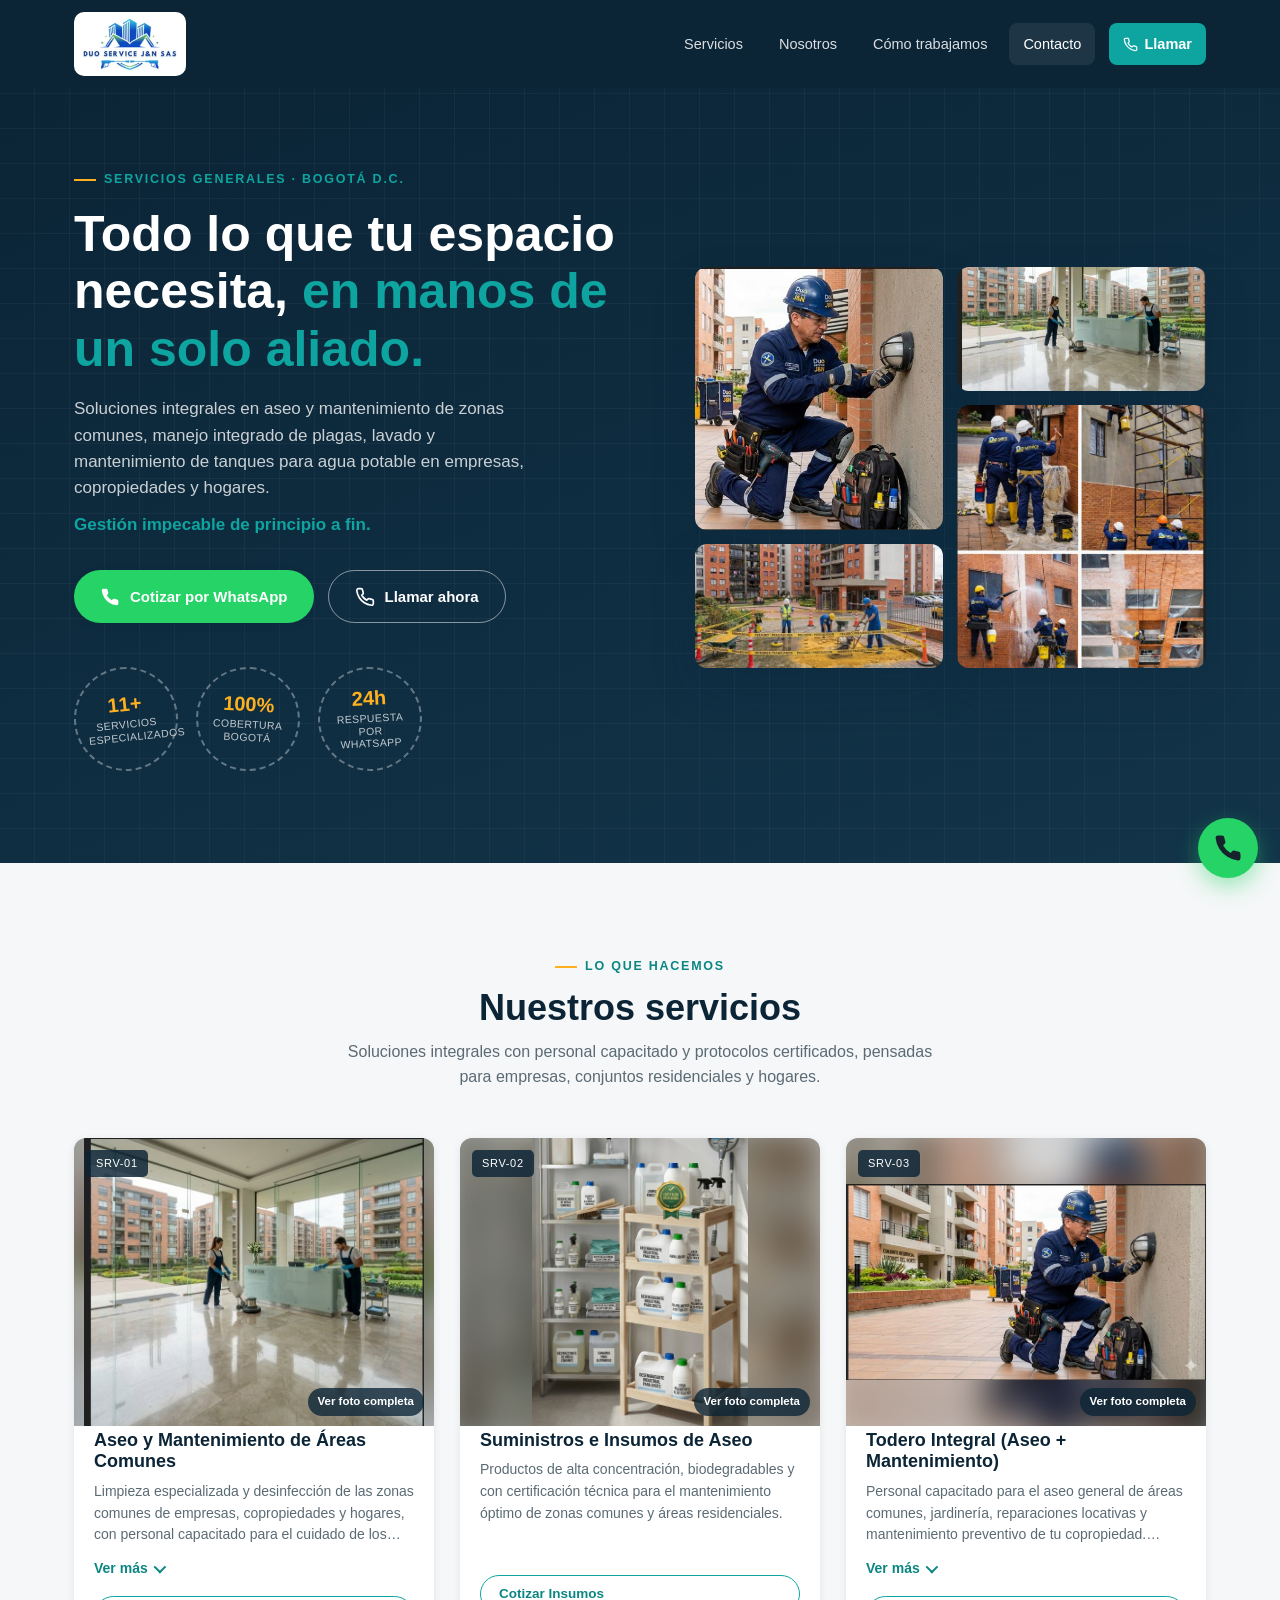
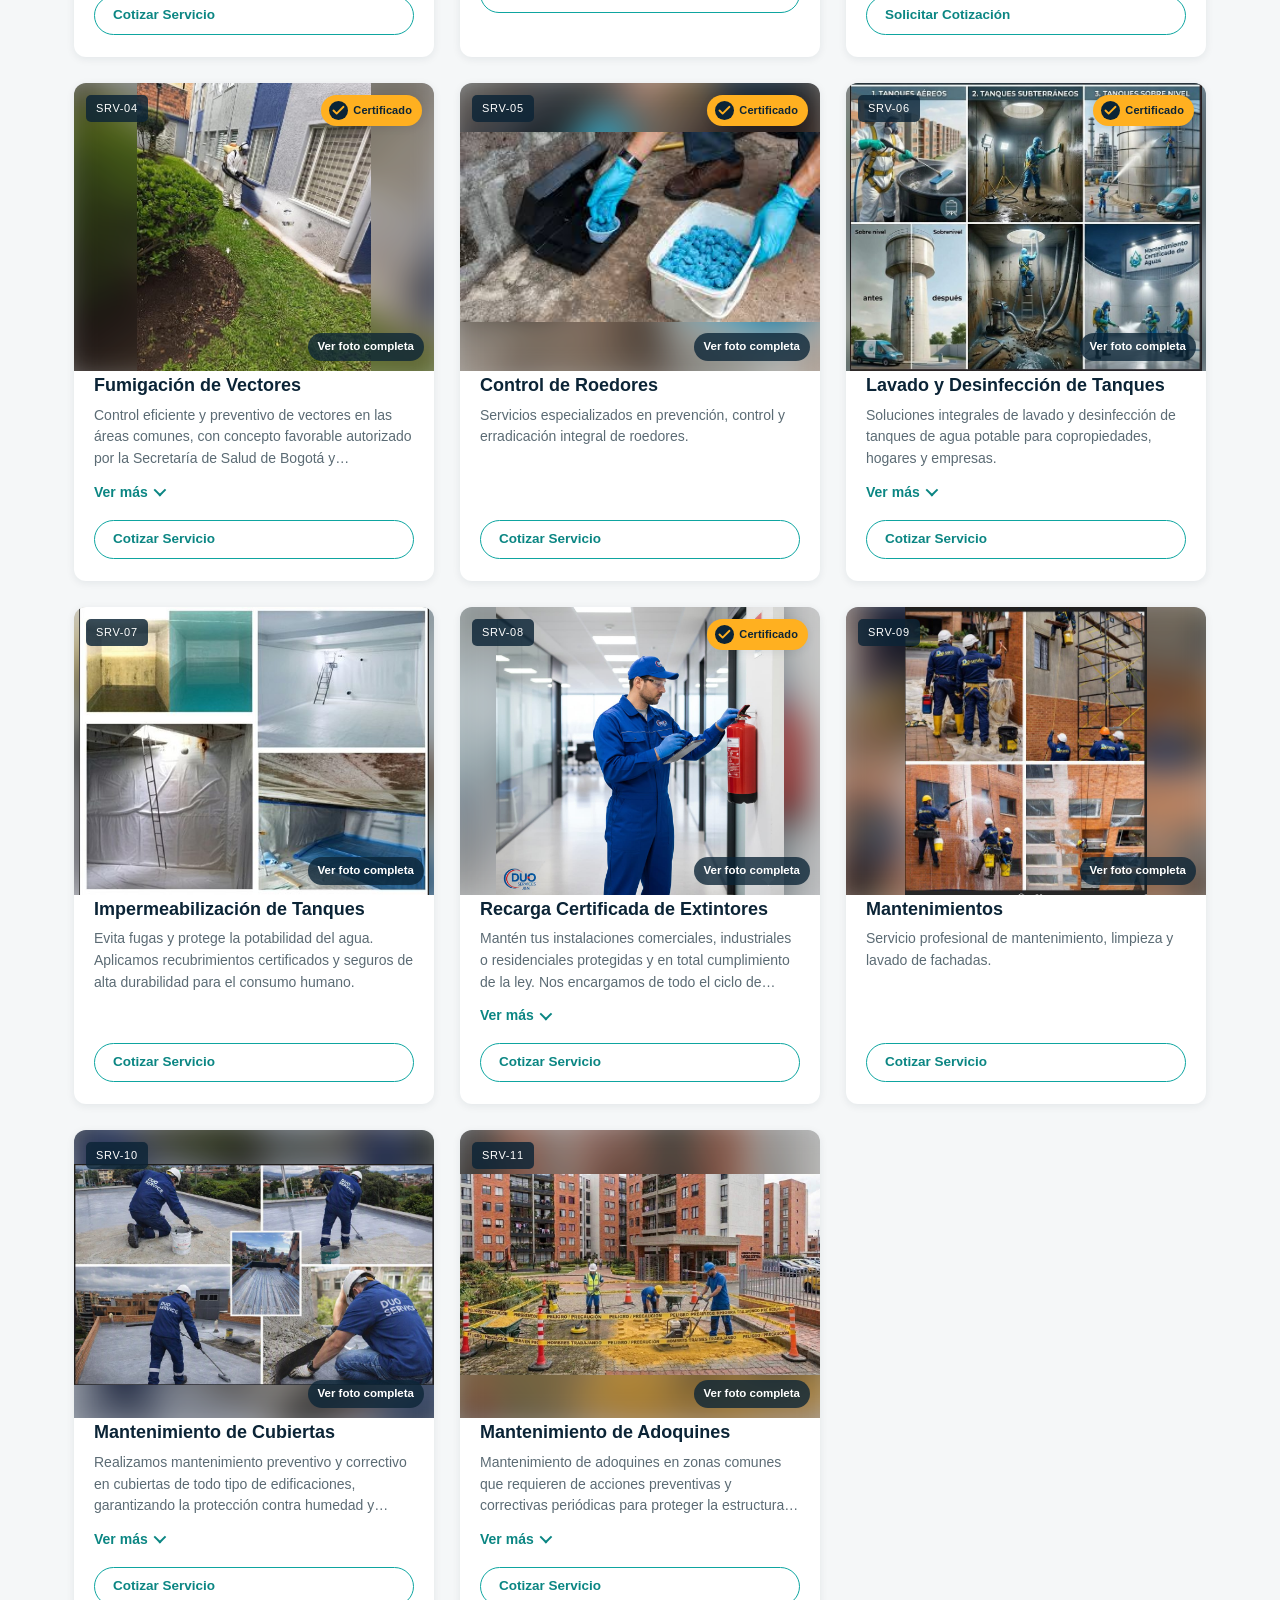
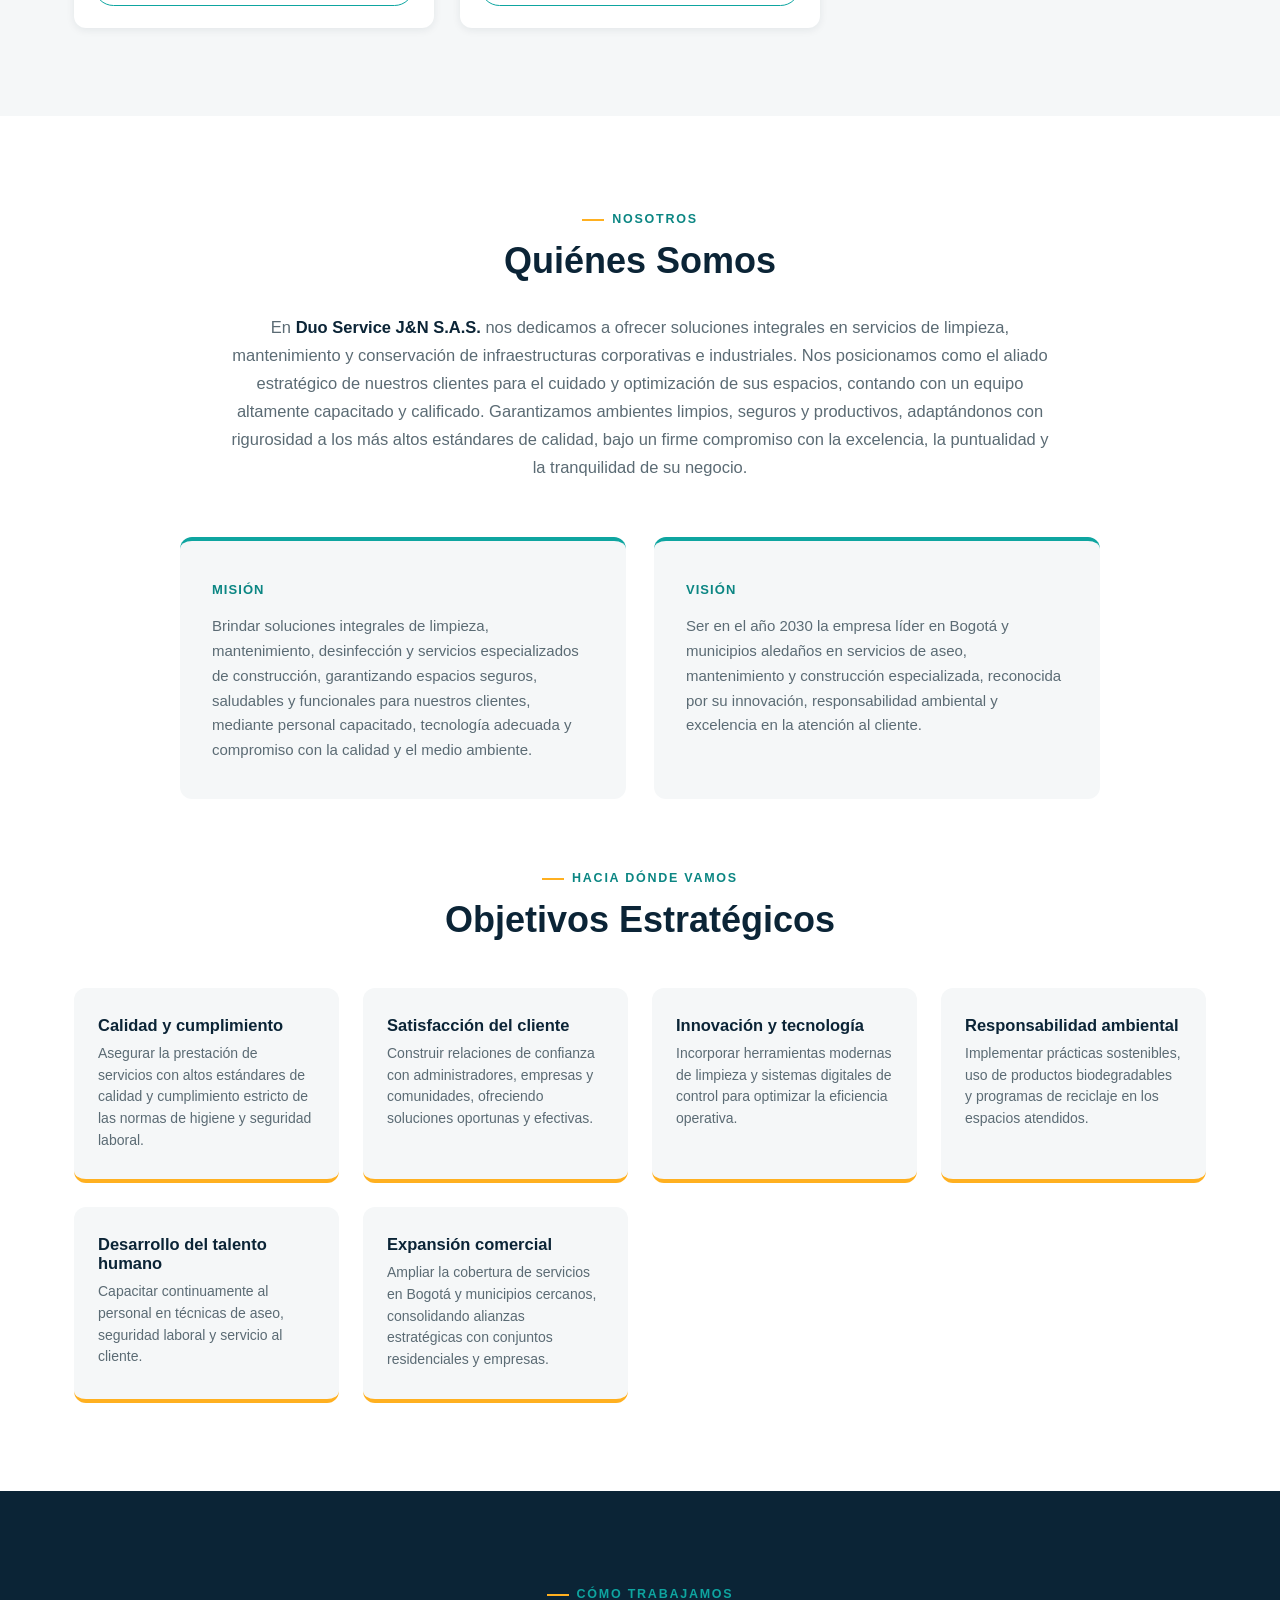
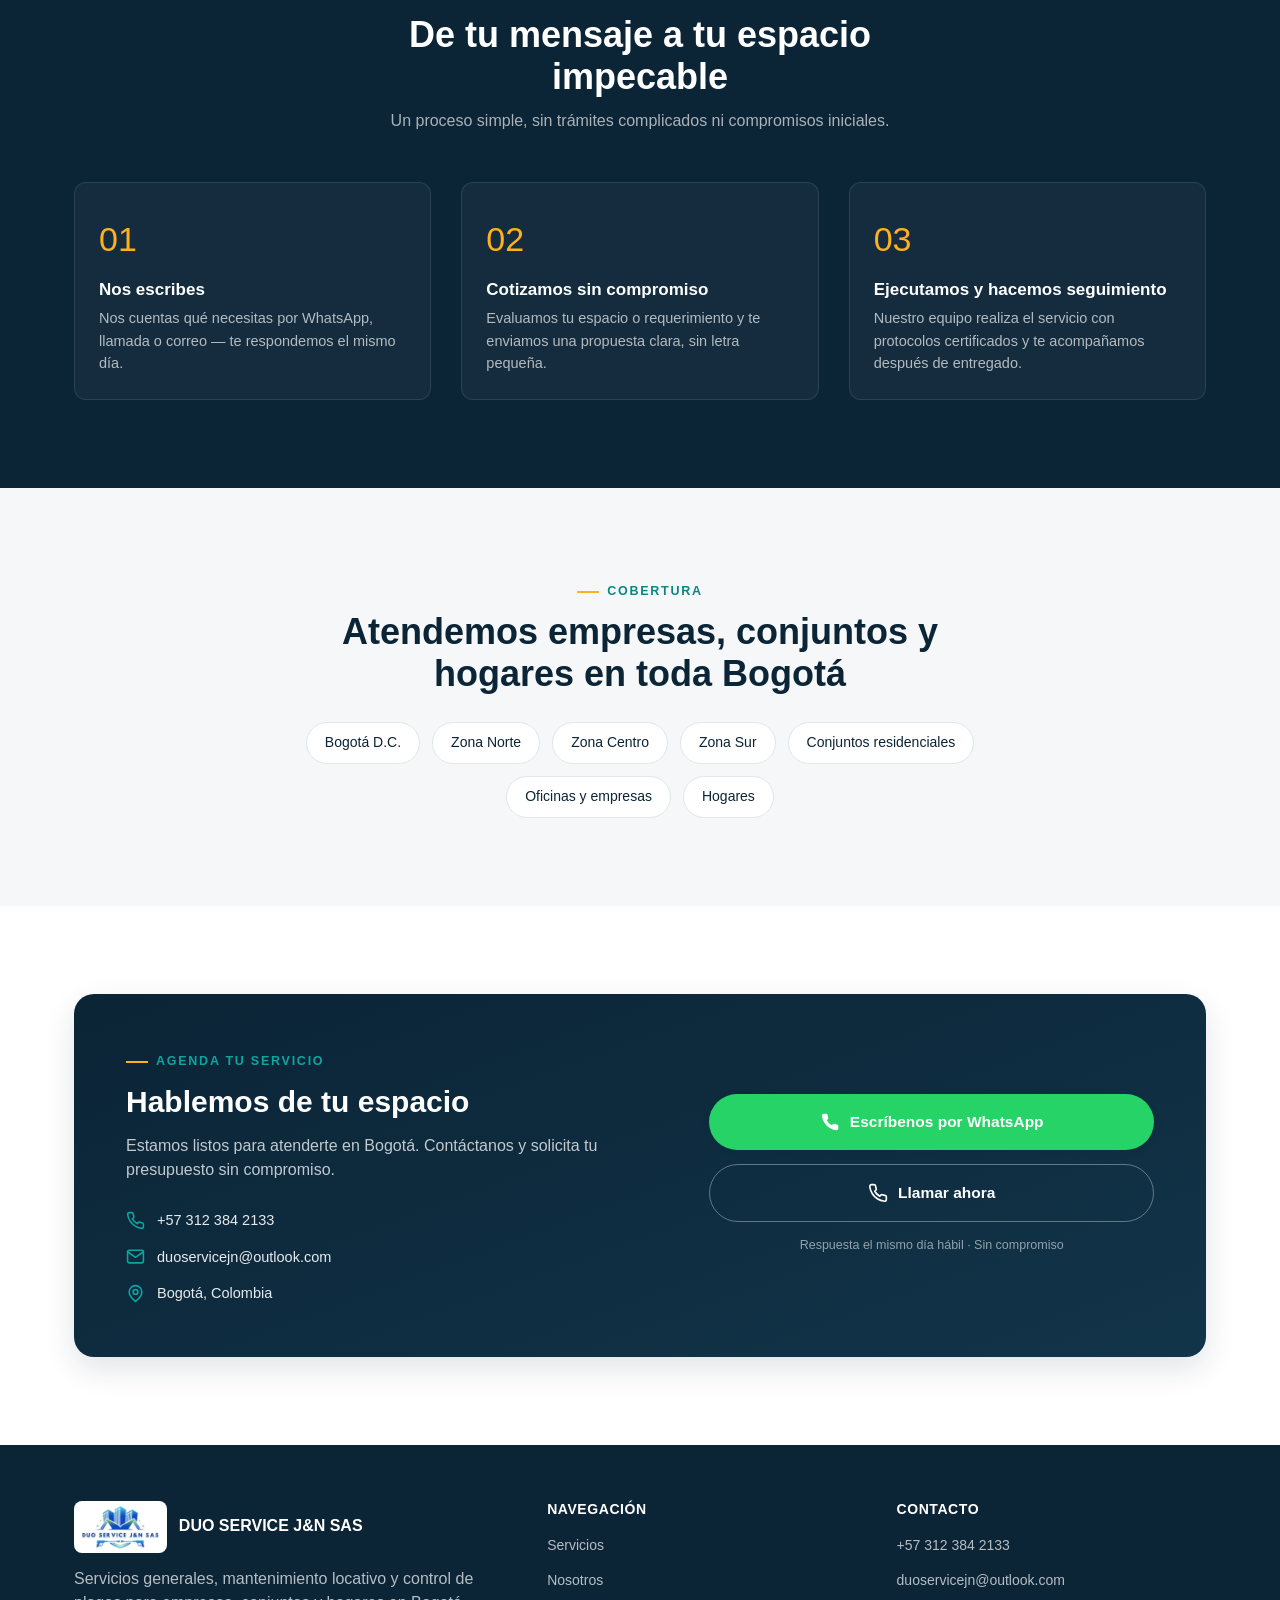
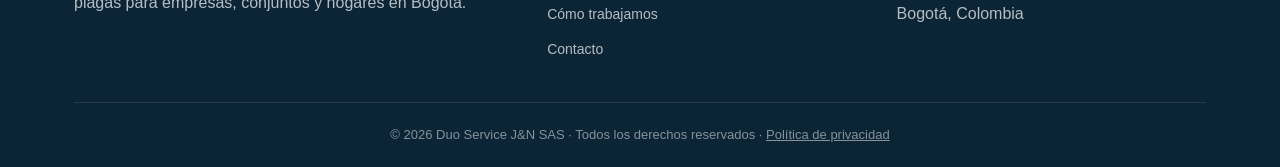
==== commit f8b0fa7b: "actualizacion de pagina web" ====
--- a/index.html
+++ b/index.html
@@ -6,18 +6,49 @@
 <title>Duo Service J&amp;N SAS | Aseo, Mantenimiento y Control de Plagas en Bogotá</title>
 <meta name="description" content="Servicios generales para empresas y hogares en Bogotá: aseo, cafetería, todero, control de plagas, impermeabilización, lavado de tanques y mantenimiento locativo. Cotiza por WhatsApp sin compromiso.">
 <meta name="theme-color" content="#0B2436">
-<link rel="icon" type="image/jpeg" href="img/logo.jpeg">
+<link rel="icon" href="favicon.ico" sizes="any">
+<link rel="icon" type="image/png" sizes="32x32" href="img/favicon-32.png">
+<link rel="apple-touch-icon" href="img/apple-touch-icon.png">
+<link rel="canonical" href="https://TU-DOMINIO.com/">
+<meta name="robots" content="index, follow">
+<meta name="geo.region" content="CO-DC">
+<meta name="geo.placename" content="Bogotá">
 
 <!-- Open Graph / redes sociales -->
 <meta property="og:title" content="Duo Service J&N SAS — Servicios Generales y Mantenimiento en Bogotá">
 <meta property="og:description" content="Aseo, cafetería, todero, control de plagas y mantenimiento locativo para empresas y hogares en Bogotá. Cotiza por WhatsApp.">
-<meta property="og:image" content="img/aseo-areas-comunes.jpg">
+<meta property="og:image" content="https://TU-DOMINIO.com/img/og-image.jpg">
+<meta property="og:image:width" content="1200">
+<meta property="og:image:height" content="630">
+<meta property="og:url" content="https://TU-DOMINIO.com/">
+<meta property="og:site_name" content="Duo Service J&amp;N SAS">
+<meta name="twitter:card" content="summary_large_image">
+<meta name="twitter:title" content="Duo Service J&amp;N SAS — Servicios Generales en Bogotá">
+<meta name="twitter:description" content="Aseo, control de plagas, lavado de tanques y mantenimiento para empresas y conjuntos residenciales. Cotiza por WhatsApp.">
+<meta name="twitter:image" content="https://TU-DOMINIO.com/img/og-image.jpg">
+
+<script type="application/ld+json">
+{
+  "@context": "https://schema.org",
+  "@type": "LocalBusiness",
+  "name": "Duo Service J&N SAS",
+  "description": "Servicios generales: aseo y mantenimiento de áreas comunes, control de plagas, lavado e impermeabilización de tanques, recarga de extintores y mantenimiento locativo.",
+  "url": "https://TU-DOMINIO.com/",
+  "logo": "https://TU-DOMINIO.com/img/logo.jpeg",
+  "image": "https://TU-DOMINIO.com/img/og-image.jpg",
+  "telephone": "+573123842133",
+  "email": "duoservicejn@outlook.com",
+  "address": { "@type": "PostalAddress", "addressLocality": "Bogotá", "addressCountry": "CO" },
+  "areaServed": { "@type": "City", "name": "Bogotá" }
+}
+</script>
 <meta property="og:type" content="website">
 <meta property="og:locale" content="es_CO">
 
 <link rel="preconnect" href="https://fonts.googleapis.com">
 <link rel="preconnect" href="https://fonts.gstatic.com" crossorigin>
 <link href="https://fonts.googleapis.com/css2?family=Space+Grotesk:wght@500;600;700&family=Inter:wght@400;500;600;700&display=swap" rel="stylesheet">
+<script>document.documentElement.className += " js";</script>
 <link rel="stylesheet" href="css/style.css">
 </head>
 <body>
@@ -93,10 +124,10 @@
     </div>
 
     <div class="hero__gallery">
-      <figure class="g1"><img src="img/todero-integral.jpg" alt="Técnico de Duo Service en mantenimiento locativo" loading="lazy"></figure>
-      <figure class="g2"><img src="img/aseo-areas-comunes.jpg" alt="Aseo de áreas comunes en copropiedad" loading="lazy"></figure>
-      <figure class="g3"><img src="img/mantenimientos-fachadas.jpg" alt="Equipo Duo Service en mantenimiento de fachadas" loading="lazy"></figure>
-      <figure class="g4"><img src="img/mantenimiento-adoquines-nuevo.jpg" alt="Mantenimiento de zonas exteriores" loading="lazy"></figure>
+      <figure class="g1" style="--foto:url('../img/todero-integral.jpg')"><img src="img/todero-integral.jpg" alt="Técnico de Duo Service en mantenimiento locativo" loading="lazy"></figure>
+      <figure class="g2" style="--foto:url('../img/aseo-areas-comunes.jpg')"><img src="img/aseo-areas-comunes.jpg" alt="Aseo de áreas comunes en copropiedad" loading="lazy"></figure>
+      <figure class="g3" style="--foto:url('../img/mantenimientos-fachadas.jpg')"><img src="img/mantenimientos-fachadas.jpg" alt="Equipo Duo Service en mantenimiento de fachadas" loading="lazy"></figure>
+      <figure class="g4" style="--foto:url('../img/mantenimiento-adoquines-nuevo.jpg')"><img src="img/mantenimiento-adoquines-nuevo.jpg" alt="Mantenimiento de zonas exteriores" loading="lazy"></figure>
     </div>
   </div>
 </section>
@@ -112,7 +143,7 @@
     <div class="grid-servicios">
 
       <article class="tarjeta-servicio reveal">
-        <div class="tarjeta-servicio__media">
+        <div class="tarjeta-servicio__media" style="--foto:url('../img/aseo-areas-comunes.jpg')">
           <img src="img/aseo-areas-comunes.jpg" alt="Aseo y Mantenimiento de Áreas Comunes" loading="lazy">
           <span class="tarjeta-servicio__codigo">SRV-01</span>
         </div>
@@ -124,7 +155,7 @@
       </article>
 
       <article class="tarjeta-servicio reveal" data-retraso="60">
-        <div class="tarjeta-servicio__media">
+        <div class="tarjeta-servicio__media" style="--foto:url('../img/suministros-insumos.jpg')">
           <img src="img/suministros-insumos.jpg" alt="Suministros e Insumos de Aseo" loading="lazy">
           <span class="tarjeta-servicio__codigo">SRV-02</span>
         </div>
@@ -136,7 +167,7 @@
       </article>
 
       <article class="tarjeta-servicio reveal" data-retraso="120">
-        <div class="tarjeta-servicio__media">
+        <div class="tarjeta-servicio__media" style="--foto:url('../img/todero-integral.jpg')">
           <img src="img/todero-integral.jpg" alt="Todero Integral" loading="lazy">
           <span class="tarjeta-servicio__codigo">SRV-03</span>
         </div>
@@ -148,8 +179,8 @@
       </article>
 
       <article class="tarjeta-servicio reveal">
-        <div class="tarjeta-servicio__media">
-          <img src="img/fumigacion-vectores.jpg" alt="Fumigación de Vectores" loading="lazy">
+        <div class="tarjeta-servicio__media" style="--foto:url('../img/fumigacion-vectores.jpg')">
+          <img src="img/fumigacion-vectores.jpg" alt="Técnico de Duo Service fumigando vectores junto a un conjunto residencial" loading="lazy">
           <span class="tarjeta-servicio__codigo">SRV-04</span>
           <span class="tarjeta-servicio__certificado" title="Cumple la normativa vigente para este servicio">
             <svg viewBox="0 0 24 24" fill="none" stroke="currentColor" stroke-width="3" stroke-linecap="round" stroke-linejoin="round"><path d="M20 6 9 17l-5-5"/></svg>
@@ -170,7 +201,7 @@
       </article>
 
       <article class="tarjeta-servicio reveal" data-retraso="60">
-        <div class="tarjeta-servicio__media">
+        <div class="tarjeta-servicio__media" style="--foto:url('../img/control-roedores.jpg')">
           <img src="img/control-roedores.jpg" alt="Control de Roedores" loading="lazy">
           <span class="tarjeta-servicio__codigo">SRV-05</span>
           <span class="tarjeta-servicio__certificado" title="Cumple la normativa vigente para este servicio">
@@ -186,7 +217,7 @@
       </article>
 
       <article class="tarjeta-servicio reveal" data-retraso="120">
-        <div class="tarjeta-servicio__media">
+        <div class="tarjeta-servicio__media" style="--foto:url('../img/lavado-desinfeccion-tanques.jpg')">
           <img src="img/lavado-desinfeccion-tanques.jpg" alt="Lavado y Desinfección de Tanques" loading="lazy">
           <span class="tarjeta-servicio__codigo">SRV-06</span>
           <span class="tarjeta-servicio__certificado" title="Cumple la normativa vigente para este servicio">
@@ -207,7 +238,7 @@
       </article>
 
       <article class="tarjeta-servicio reveal">
-        <div class="tarjeta-servicio__media">
+        <div class="tarjeta-servicio__media" style="--foto:url('../img/impermeabilizacion-tanques.jpg')">
           <img src="img/impermeabilizacion-tanques.jpg" alt="Impermeabilización de Tanques" loading="lazy">
           <span class="tarjeta-servicio__codigo">SRV-07</span>
         </div>
@@ -219,7 +250,7 @@
       </article>
 
       <article class="tarjeta-servicio reveal" data-retraso="60">
-        <div class="tarjeta-servicio__media">
+        <div class="tarjeta-servicio__media" style="--foto:url('../img/recarga-extintores.jpeg')">
           <img src="img/recarga-extintores.jpeg" alt="Recarga Certificada de Extintores" loading="lazy">
           <span class="tarjeta-servicio__codigo">SRV-08</span>
           <span class="tarjeta-servicio__certificado" title="Cumple la normativa vigente para este servicio">
@@ -235,7 +266,7 @@
       </article>
 
       <article class="tarjeta-servicio reveal" data-retraso="120">
-        <div class="tarjeta-servicio__media">
+        <div class="tarjeta-servicio__media" style="--foto:url('../img/mantenimientos-fachadas.jpg')">
           <img src="img/mantenimientos-fachadas.jpg" alt="Mantenimiento de fachadas" loading="lazy">
           <span class="tarjeta-servicio__codigo">SRV-09</span>
         </div>
@@ -247,7 +278,7 @@
       </article>
 
       <article class="tarjeta-servicio reveal">
-        <div class="tarjeta-servicio__media">
+        <div class="tarjeta-servicio__media" style="--foto:url('../img/mantenimiento-cubiertas-nuevo.jpg')">
           <img src="img/mantenimiento-cubiertas-nuevo.jpg" alt="Mantenimiento de Cubiertas" loading="lazy">
           <span class="tarjeta-servicio__codigo">SRV-10</span>
         </div>
@@ -259,7 +290,7 @@
       </article>
 
       <article class="tarjeta-servicio reveal" data-retraso="60">
-        <div class="tarjeta-servicio__media">
+        <div class="tarjeta-servicio__media" style="--foto:url('../img/mantenimiento-adoquines-nuevo.jpg')">
           <img src="img/mantenimiento-adoquines-nuevo.jpg" alt="Mantenimiento de Adoquines" loading="lazy">
           <span class="tarjeta-servicio__codigo">SRV-11</span>
         </div>
@@ -437,7 +468,7 @@
       </div>
     </div>
     <div class="footer__bottom">
-      <p>&copy; <span id="anio-actual">2026</span> Duo Service J&amp;N SAS · Todos los derechos reservados</p>
+      <p>&copy; <span id="anio-actual">2026</span> Duo Service J&amp;N SAS · Todos los derechos reservados · <a href="privacidad.html">Política de privacidad</a></p>
     </div>
   </div>
 </footer>
--- a/css/style.css
+++ b/css/style.css
@@ -203,11 +203,12 @@
 
 .logo { display: flex; align-items: center; gap: 14px; text-decoration: none; }
 .logo img {
-  height: 64px;
-  width: 64px;
-  object-fit: cover;
-  border-radius: 50%;
-  border: 2px solid var(--teal);
+  height: 62px;
+  width: auto;            /* logo completo, sin recortar */
+  object-fit: contain;
+  background: #fff;
+  padding: 4px 8px;
+  border-radius: 10px;
 }
 .logo-texto { display: flex; flex-direction: column; line-height: 1.15; }
 .logo-texto strong { font-family: var(--font-display); color: var(--white); font-size: 20px; letter-spacing: 0.02em; }
@@ -250,6 +251,7 @@
   width: 40px;
   height: 40px;
   padding: 0;
+  flex-direction: column;
   align-items: center;
   justify-content: center;
 }
@@ -262,6 +264,7 @@
   transition: 0.3s;
 }
 .menu-toggle span { margin: 5px 0; }
+.menu-toggle::before, .menu-toggle::after { flex-shrink: 0; }
 .menu-toggle.abierto::before { transform: translateY(7px) rotate(45deg); }
 .menu-toggle.abierto span { opacity: 0; }
 .menu-toggle.abierto::after { transform: translateY(-7px) rotate(-45deg); }
@@ -360,12 +363,13 @@
 .sello:nth-child(2) { transform: rotate(3deg); }
 .sello:nth-child(3) { transform: rotate(-3deg); }
 
-/* Collage de imágenes del hero */
+/* Collage de imágenes del hero:
+   foto principal COMPLETA arriba (misma proporción que el archivo, sin recorte)
+   y tres fotos cuadradas debajo, en fila. */
 .hero__gallery {
   position: relative;
   display: grid;
-  grid-template-columns: 1fr 1fr;
-  grid-template-rows: 130px 130px 130px;
+  grid-template-columns: repeat(3, 1fr);
   gap: 14px;
 }
 .hero__gallery figure {
@@ -374,12 +378,10 @@
   overflow: hidden;
   box-shadow: var(--shadow-l);
   z-index: 1;
-}
-.hero__gallery img { width: 100%; height: 100%; object-fit: cover; object-position: center 30%; }
-.hero__gallery .g1 { grid-column: 1 / 2; grid-row: 1 / 3; }
-.hero__gallery .g2 { grid-column: 2 / 3; grid-row: 1 / 2; }
-.hero__gallery .g3 { grid-column: 2 / 3; grid-row: 2 / 4; }
-.hero__gallery .g4 { grid-column: 1 / 2; grid-row: 3 / 4; }
+  aspect-ratio: 1 / 1;
+}
+.hero__gallery img { width: 100%; height: 100%; object-fit: cover; object-position: center; display: block; }
+.hero__gallery .g1 { grid-column: 1 / -1; aspect-ratio: 797 / 435; }
 
 /* ============================================================
    Servicios — tarjetas estilo "ficha de trabajo"
@@ -390,6 +392,7 @@
   display: grid;
   grid-template-columns: repeat(auto-fit, minmax(270px, 1fr));
   gap: 26px;
+  align-items: stretch;
 }
 
 .tarjeta-servicio {
@@ -408,31 +411,37 @@
 
 .tarjeta-servicio__media {
   position: relative;
-  height: 190px;
-}
+  aspect-ratio: 5 / 4;
+  background: #DCE4E9;
+  overflow: hidden;
+  cursor: zoom-in;
+}
+/* La foto llena toda la casilla; el encuadre de cada una se ajusta con
+   object-position (en el HTML). Al tocarla se abre COMPLETA (ver lightbox). */
 .tarjeta-servicio__media img {
+  position: relative;
+  z-index: 1;
   width: 100%;
   height: 100%;
-  object-fit: cover;
-  object-position: center 30%;
-}
-/* Transición suave hacia el texto, sin recortar la imagen */
+  object-fit: contain; /* la foto SIEMPRE se ve completa */
+  display: block;
+  transition: transform 0.4s ease;
+}
+.tarjeta-servicio__media:hover img { transform: scale(1.03); }
+.tarjeta-servicio__media:focus-visible { outline: 3px solid var(--teal); outline-offset: -3px; }
 .tarjeta-servicio__media::after {
-  content: "";
+  content: "Ver foto completa";
   position: absolute;
-  left: 0; right: 0; bottom: 0;
-  height: 36px;
-  background: linear-gradient(to bottom, rgba(255,255,255,0) 0%, rgba(255,255,255,0.9) 100%);
+  right: 10px;
+  bottom: 10px;
+  background: rgba(11, 36, 54, 0.78);
+  color: var(--white);
+  font-family: var(--font-body);
+  font-size: 11.5px;
+  font-weight: 600;
+  padding: 5px 10px;
+  border-radius: 20px;
   pointer-events: none;
-}
-
-/* Estas 3 fotos son de menor resolución de origen: se les da un
-   pequeño realce de contraste para que se vean menos suaves.
-   Lo ideal a futuro es reemplazarlas por versiones en mayor resolución. */
-.tarjeta-servicio__media img[src*="todero"],
-.tarjeta-servicio__media img[src*="control-insectos"],
-.tarjeta-servicio__media img[src*="control-roedores"] {
-  filter: contrast(1.1) saturate(1.08);
 }
 .tarjeta-servicio__codigo {
   position: absolute;
@@ -484,6 +493,53 @@
 }
 .tarjeta-servicio__body h3 { font-size: 18px; margin-bottom: 8px; }
 .tarjeta-servicio__body p { color: var(--muted); font-size: 14px; margin-bottom: 18px; flex-grow: 1; }
+/* Si el párrafo va seguido de una lista, no se estira (evita el hueco) */
+.tarjeta-servicio__body p:has(+ .tarjeta-servicio__lista) { flex-grow: 0; margin-bottom: 14px; }
+
+/* ---- Tarjetas compactas: descripción recortada + botón "Ver más" ----
+   Solo se activa con JavaScript (clase .js); sin JS todo se muestra completo. */
+.tarjeta-servicio__body p { line-height: 1.55; }
+.js .tarjeta-servicio__body h3 { line-height: 1.2; }
+.js .tarjeta-servicio:not(.abierta) .tarjeta-servicio__body p {
+  display: -webkit-box;
+  -webkit-line-clamp: 3;
+  -webkit-box-orient: vertical;
+  overflow: hidden;
+  min-height: 4.65em;
+  flex-grow: 0;
+}
+.js .tarjeta-servicio__body p { margin-bottom: 8px; flex-grow: 0; }
+.js .tarjeta-servicio:not(.abierta) .tarjeta-servicio__lista { display: none; }
+.js .tarjeta-servicio.abierta .tarjeta-servicio__body p { margin-bottom: 14px; }
+.tarjeta-servicio__mas {
+  align-self: flex-start;
+  display: inline-flex;
+  align-items: center;
+  gap: 6px;
+  background: none;
+  border: 0;
+  padding: 6px 0;
+  margin: 0 0 14px;
+  color: var(--teal-dark);
+  font-family: var(--font-body);
+  font-size: 14px;
+  font-weight: 600;
+  cursor: pointer;
+}
+.tarjeta-servicio__mas::after {
+  content: "";
+  width: 7px;
+  height: 7px;
+  border-right: 2px solid currentColor;
+  border-bottom: 2px solid currentColor;
+  transform: rotate(45deg) translateY(-2px);
+  transition: transform 0.25s ease;
+}
+.tarjeta-servicio.abierta .tarjeta-servicio__mas::after { transform: rotate(-135deg) translateY(-2px); }
+.tarjeta-servicio__mas:hover { text-decoration: underline; }
+.tarjeta-servicio__mas:focus-visible { outline: 2px solid var(--teal); outline-offset: 3px; border-radius: 4px; }
+/* Mantiene el mismo alto cuando una tarjeta no tiene nada más que mostrar */
+.tarjeta-servicio__mas.sin-mas { visibility: hidden; pointer-events: none; }
 
 /* Lista de características (servicios con varios puntos destacados) */
 .tarjeta-servicio__lista {
@@ -683,7 +739,7 @@
   border-bottom: 1px solid rgba(255,255,255,0.1);
 }
 .footer__marca { display: flex; align-items: center; gap: 12px; margin-bottom: 14px; }
-.footer__marca img { height: 40px; width: 40px; border-radius: 50%; object-fit: cover; }
+.footer__marca img { height: 52px; width: auto; border-radius: 8px; object-fit: contain; background: #fff; padding: 3px 7px; }
 .footer__marca strong { color: var(--white); font-family: var(--font-display); font-size: 16px; }
 .footer p { font-size: 14px; max-width: 320px; }
 footer h4 { color: var(--white); font-size: 14px; margin-bottom: 16px; letter-spacing: 0.04em; text-transform: uppercase; }
@@ -702,14 +758,20 @@
    ============================================================ */
 @media (max-width: 980px) {
   .hero__grid { grid-template-columns: 1fr; }
-  .hero__gallery { max-width: 480px; margin: 0 auto; }
+  .hero__gallery { max-width: 560px; width: 100%; margin: 0 auto; }
   .contacto-card { grid-template-columns: 1fr; padding: 36px 28px; }
   .footer__grid { grid-template-columns: 1fr 1fr; }
 }
 
+/* ---------- Celular ---------- */
 @media (max-width: 760px) {
-  section { padding: 64px 0; }
-
+  section { padding: 56px 0; }
+  .container, .hero__grid, .header__inner { padding-left: 18px; padding-right: 18px; }
+
+  /* Encabezado + menú desplegable (hamburguesa) */
+  .header__inner { padding-top: 10px; padding-bottom: 10px; }
+  .logo img { height: 52px; width: auto; }
+  .logo-texto strong { font-size: 18px; }
   .menu-toggle { display: flex; }
   .menu {
     position: absolute;
@@ -725,21 +787,162 @@
     overflow: hidden;
     transition: max-height 0.35s ease;
   }
-  .menu.abierto { max-height: 340px; }
-  .menu a { padding: 12px 10px; }
-  .menu a.llamar { margin: 8px 0 0; justify-content: center; }
-
-  .hero { padding: 48px 0 64px; }
-  .hero__stamps { justify-content: center; }
-  .hero__content { text-align: center; }
-  .hero__content .eyebrow { justify-content: center; }
-  .hero__lead { margin-left: auto; margin-right: auto; }
-  .hero__actions { justify-content: center; }
-
-  .footer__grid { grid-template-columns: 1fr; }
-}
-
-@media (max-width: 480px) {
-  .hero__gallery { grid-template-rows: 110px 110px 110px; }
-  .sello { width: 92px; height: 92px; }
-}
+  .menu.abierto { max-height: 380px; }
+  .menu a { padding: 14px 12px; font-size: 16px; }
+  .menu a.llamar { margin: 8px 0 0; justify-content: center; padding: 14px; }
+
+  /* Hero: texto grande y legible, botones a todo el ancho */
+  .hero { padding: 36px 0 52px; }
+  .hero__grid { gap: 36px; }
+  .hero h1 { font-size: 31px; line-height: 1.18; margin: 14px 0 16px; }
+  .hero__lead { font-size: 16.5px; line-height: 1.6; max-width: none; margin-bottom: 26px; }
+  .hero__actions { flex-direction: column; gap: 12px; margin-bottom: 34px; }
+  .hero__actions .btn { width: 100%; padding: 16px 20px; font-size: 16px; }
+
+  /* Sellos: tres iguales, alineados en una sola fila */
+  .hero__stamps { display: grid; grid-template-columns: repeat(3, 1fr); gap: 10px; }
+  .sello { width: 100%; height: auto; aspect-ratio: 1 / 1; max-width: 112px; margin: 0 auto; transform: none !important; }
+  .sello strong { font-size: 21px; }
+  .sello span { font-size: 10px; max-width: 80%; }
+
+  /* Collage del hero: foto principal completa + 3 cuadradas debajo */
+  .hero__gallery { gap: 8px; max-width: none; }
+
+  /* Títulos de sección y textos */
+  .section-head { margin-bottom: 32px; }
+  .section-head h2 { font-size: 27px; }
+  .section-head p { font-size: 16px; }
+
+  /* Servicios: una tarjeta por fila, texto cómodo de leer */
+  .grid-servicios { grid-template-columns: 1fr; gap: 22px; }
+  .tarjeta-servicio__body { padding: 6px 20px 24px; }
+  .tarjeta-servicio__body h3 { font-size: 20px; }
+  .tarjeta-servicio__body p { font-size: 15.5px; line-height: 1.6; }
+  .tarjeta-servicio__lista li { font-size: 15px; }
+  .btn-consultar { display: block; text-align: center; padding: 14px 18px; font-size: 16px; border-radius: 50px; }
+  .tarjeta-servicio__codigo { font-size: 12px; }
+  .tarjeta-servicio__certificado { font-size: 12px; }
+
+  /* Nosotros */
+  .nosotros__intro { font-size: 16px; margin-bottom: 36px; text-align: left; }
+  .mv-card { padding: 28px 22px; }
+  .mv-card p { font-size: 16px; }
+  .mv-card__eyebrow { font-size: 14px; }
+  .objetivo h3 { font-size: 18px; }
+  .objetivo p { font-size: 15.5px; }
+
+  /* Proceso, cobertura, contacto, pie */
+  .paso h3 { font-size: 19px; }
+  .paso p { font-size: 15.5px; }
+  .chip { font-size: 15px; }
+  .contacto-card { padding: 30px 22px; }
+  .contacto-info h2 { font-size: 27px; }
+  .contacto-datos li { font-size: 16px; }
+  .contacto-accion .btn { font-size: 16.5px; padding: 17px 20px; }
+  .footer__grid { grid-template-columns: 1fr; gap: 28px; }
+  footer p, footer ul a { font-size: 15px; }
+  .wsp-flotante { width: 56px; height: 56px; bottom: 16px; right: 16px; }
+}
+
+@media (max-width: 380px) {
+  .hero h1 { font-size: 28px; }
+  .logo-texto strong { font-size: 16px; }
+  .logo img { height: 44px; width: auto; }
+  .logo-texto { display: none; } /* el logo ya incluye el nombre */
+}
+
+
+/* ============================================================
+   Visor de foto completa (lightbox)
+   ============================================================ */
+.lightbox {
+  position: fixed;
+  inset: 0;
+  z-index: 2000;
+  background: rgba(8, 20, 30, 0.92);
+  display: none;
+  align-items: center;
+  justify-content: center;
+  padding: 56px 16px 24px;
+}
+.lightbox.abierto { display: flex; }
+.lightbox img {
+  max-width: 100%;
+  max-height: 100%;
+  object-fit: contain;
+  border-radius: var(--radius-s);
+  box-shadow: var(--shadow-l);
+}
+.lightbox__cerrar {
+  position: absolute;
+  top: 12px;
+  right: 14px;
+  width: 44px;
+  height: 44px;
+  border: 0;
+  border-radius: 50%;
+  background: rgba(255,255,255,0.14);
+  color: var(--white);
+  font-size: 26px;
+  line-height: 1;
+  cursor: pointer;
+}
+.lightbox__cerrar:hover { background: rgba(255,255,255,0.26); }
+@media (prefers-reduced-motion: reduce) {
+  .tarjeta-servicio__media img, .tarjeta-servicio__mas::after { transition: none; }
+}
+
+
+/* Fondo difuminado: rellena los lados/arriba/abajo con la misma foto
+   para que nunca queden franjas vacías y la foto se vea completa. */
+.tarjeta-servicio__media::before,
+.hero__gallery figure::before {
+  content: "";
+  position: absolute;
+  inset: -20px;
+  background: var(--foto) center / cover no-repeat;
+  filter: blur(18px) brightness(0.85);
+  z-index: 0;
+}
+.hero__gallery img { position: relative; z-index: 1; object-fit: contain; }
+.hero__gallery .g1 img { object-fit: contain; }
+.hero__gallery figure { background: #123449; }
+.tarjeta-servicio__media::after { z-index: 2; }
+.tarjeta-servicio__codigo, .tarjeta-servicio__certificado { z-index: 3; }
+
+/* Miniaturas del inicio: formato 4:3 para que las fotos anchas pierdan menos espacio */
+.hero__gallery figure:not(.g1) { aspect-ratio: 4 / 3; }
+
+
+/* ===== Galería del inicio: mosaico original (fotos llenas, sin franjas) ===== */
+.hero__gallery {
+  display: grid;
+  grid-template-columns: 1fr 1fr;
+  grid-template-rows: repeat(3, 1fr);
+  grid-template-areas: "a b" "a c" "d c";
+  gap: 14px;
+  aspect-ratio: 721 / 566;
+}
+.hero__gallery figure,
+.hero__gallery .g1 { aspect-ratio: auto; background: #123449; min-height: 0; }
+.hero__gallery figure::before { display: none; }
+.hero__gallery img,
+.hero__gallery .g1 img { width: 100%; height: 100%; object-fit: cover; object-position: center; }
+.hero__gallery .g1 { grid-area: a; grid-column: auto; }
+.hero__gallery .g2 { grid-area: b; }
+.hero__gallery .g3 { grid-area: c; }
+.hero__gallery .g4 { grid-area: d; }
+.hero__gallery .g1 img { object-position: 62% 50%; }
+.hero__gallery .g2 img { object-position: 50% 50%; }
+.hero__gallery .g3 img { object-position: 50% 40%; }
+.hero__gallery .g4 img { object-position: 45% 50%; }
+@media (max-width: 760px) { .hero__gallery { gap: 8px; } }
+.hero__gallery { grid-template-columns: minmax(0,1fr) minmax(0,1fr); grid-template-rows: repeat(3, minmax(0,1fr)); }
+.hero__gallery figure { height: 100%; width: 100%; }
+.hero__gallery .g1 img { object-position: 84% 50%; }
+
+/* El logo ya trae el nombre de la empresa: se oculta el texto duplicado */
+.logo-texto { display: none; }
+.logo img { height: 64px; }
+@media (max-width: 760px) { .logo img { height: 54px; } }
+@media (max-width: 480px) { .logo img { height: 48px; } }
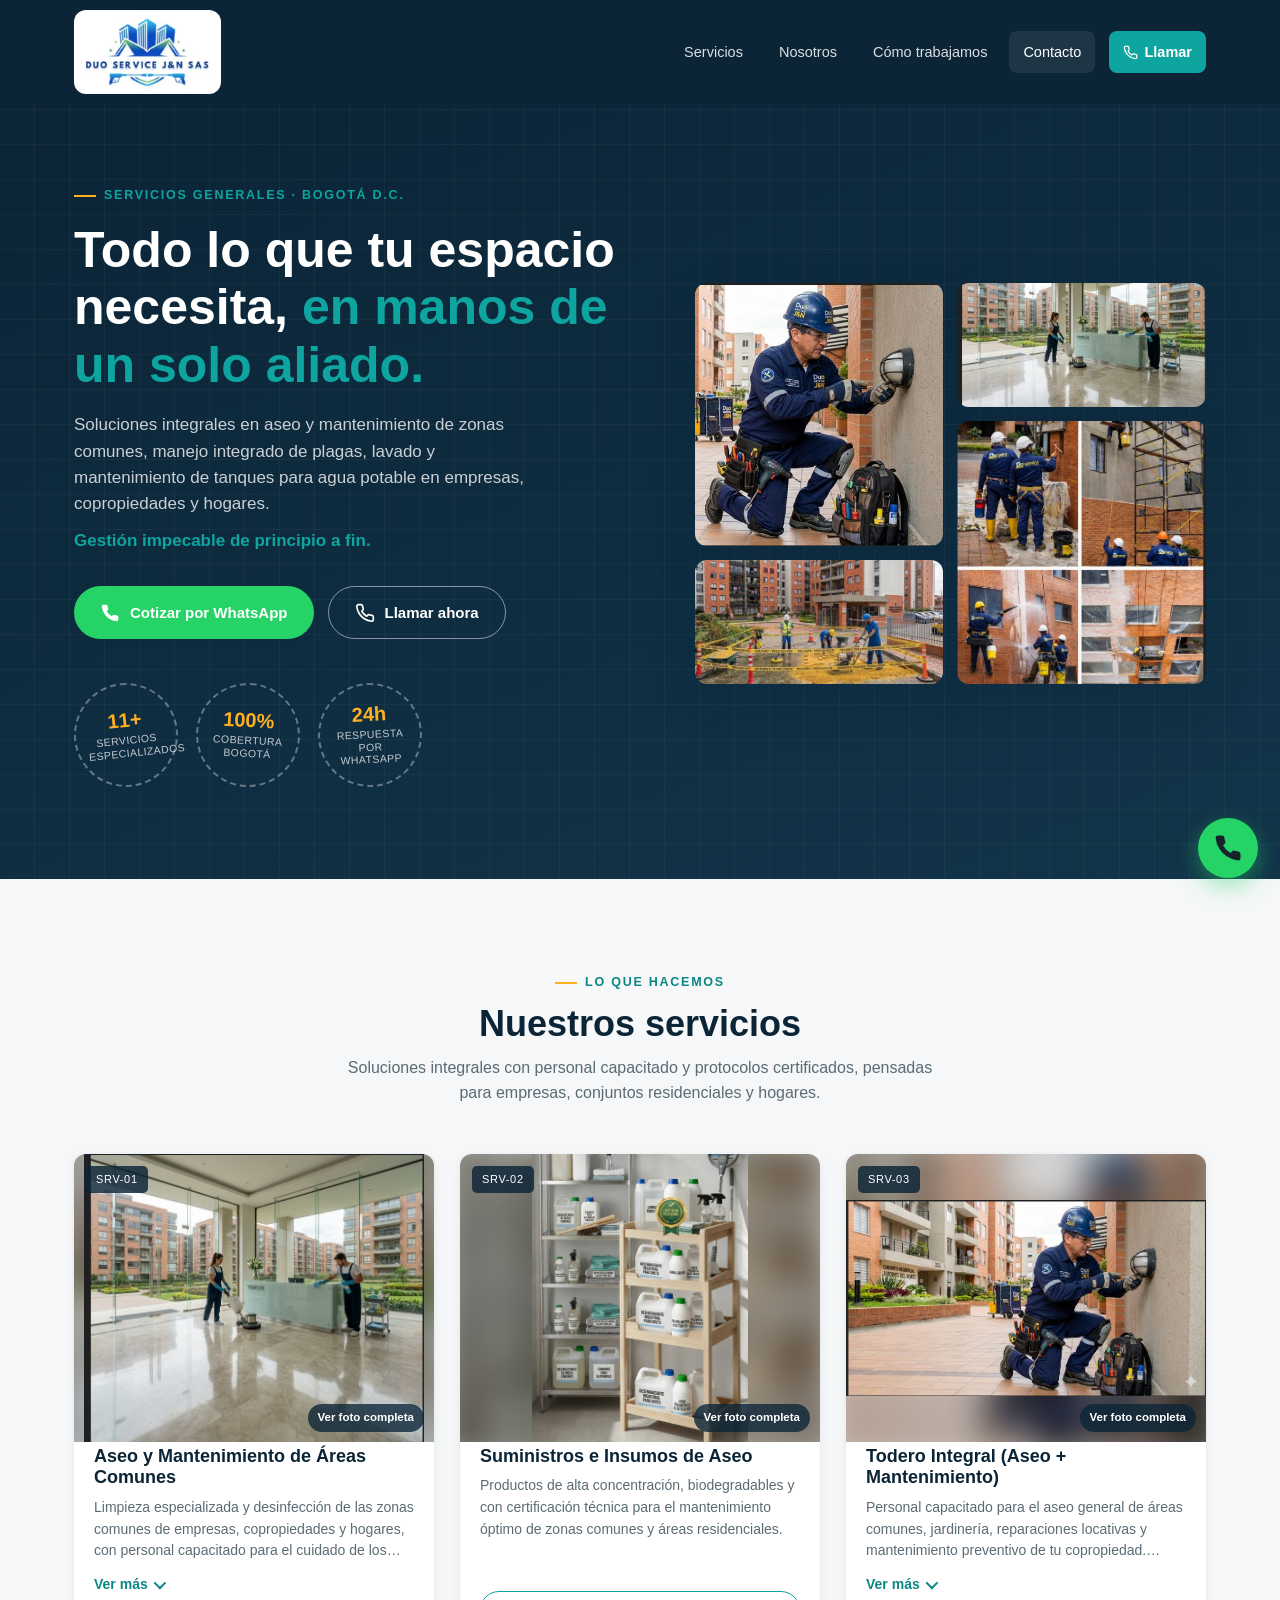
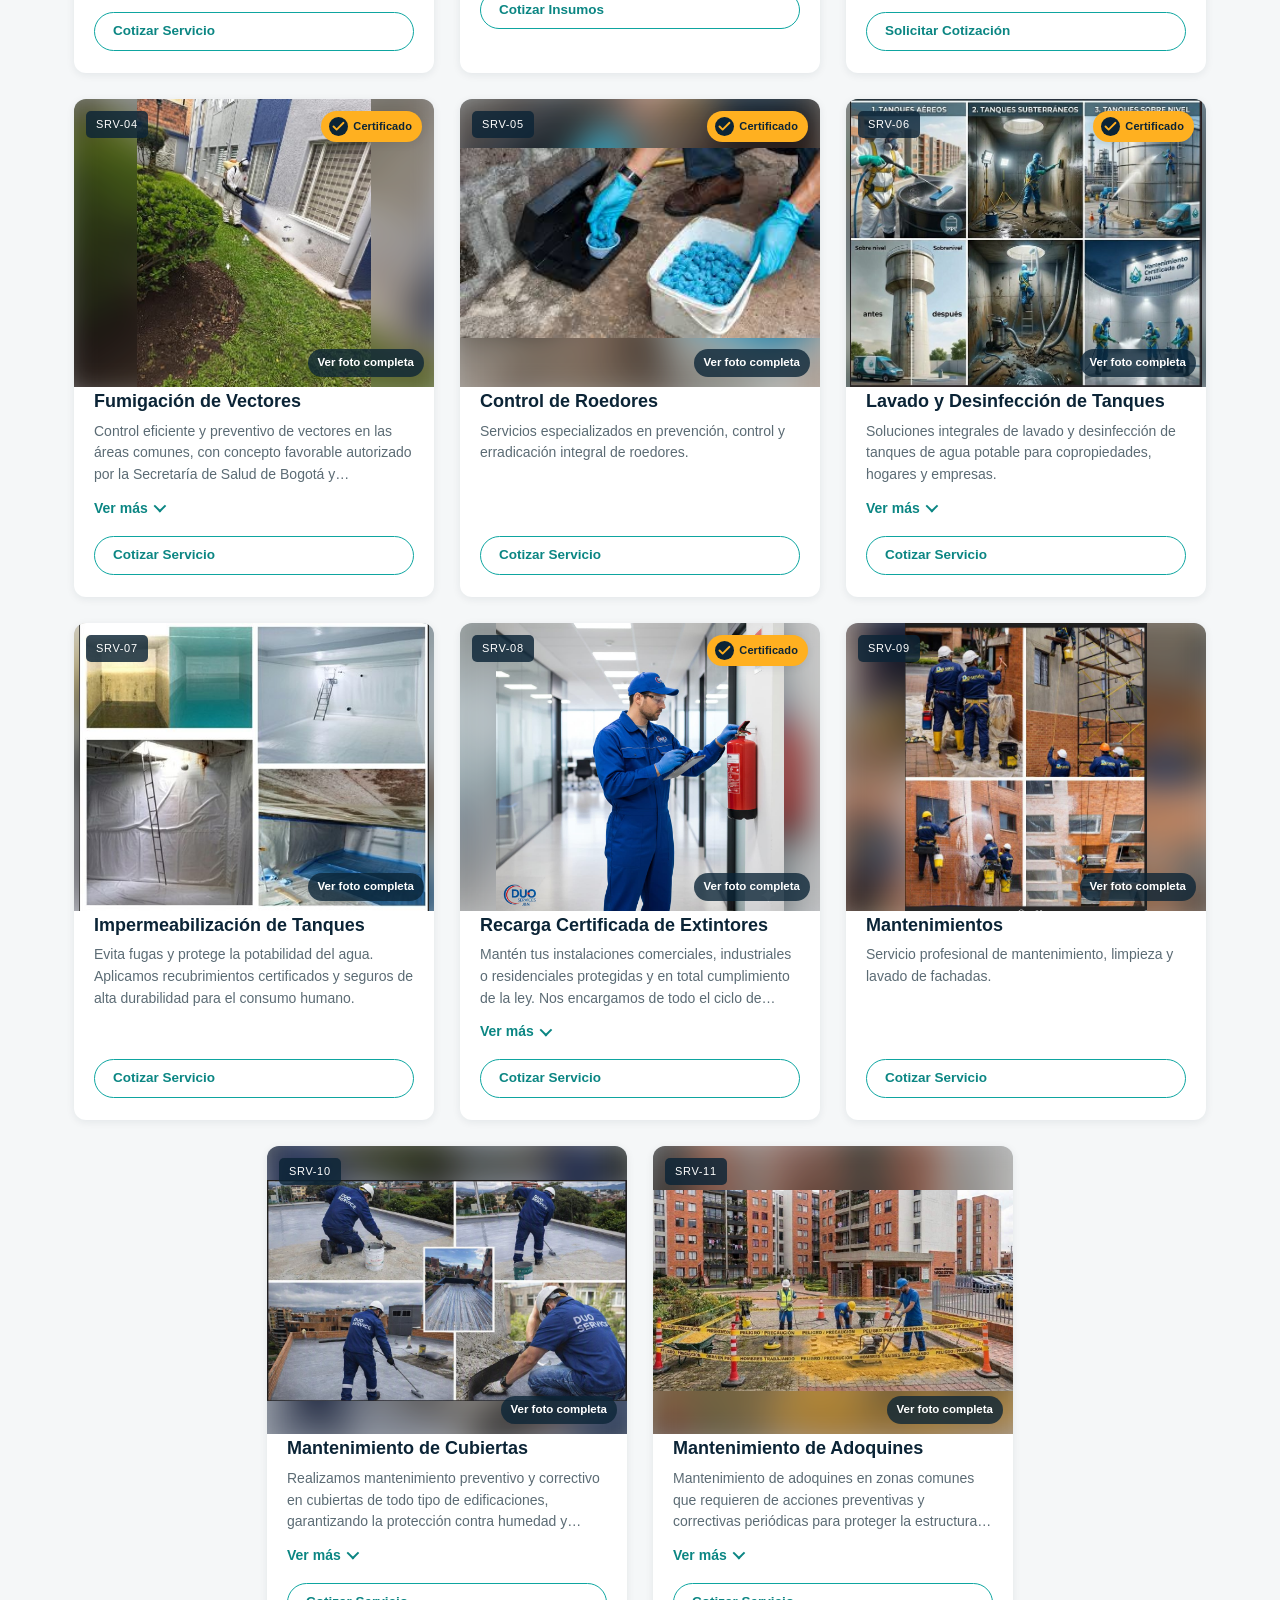
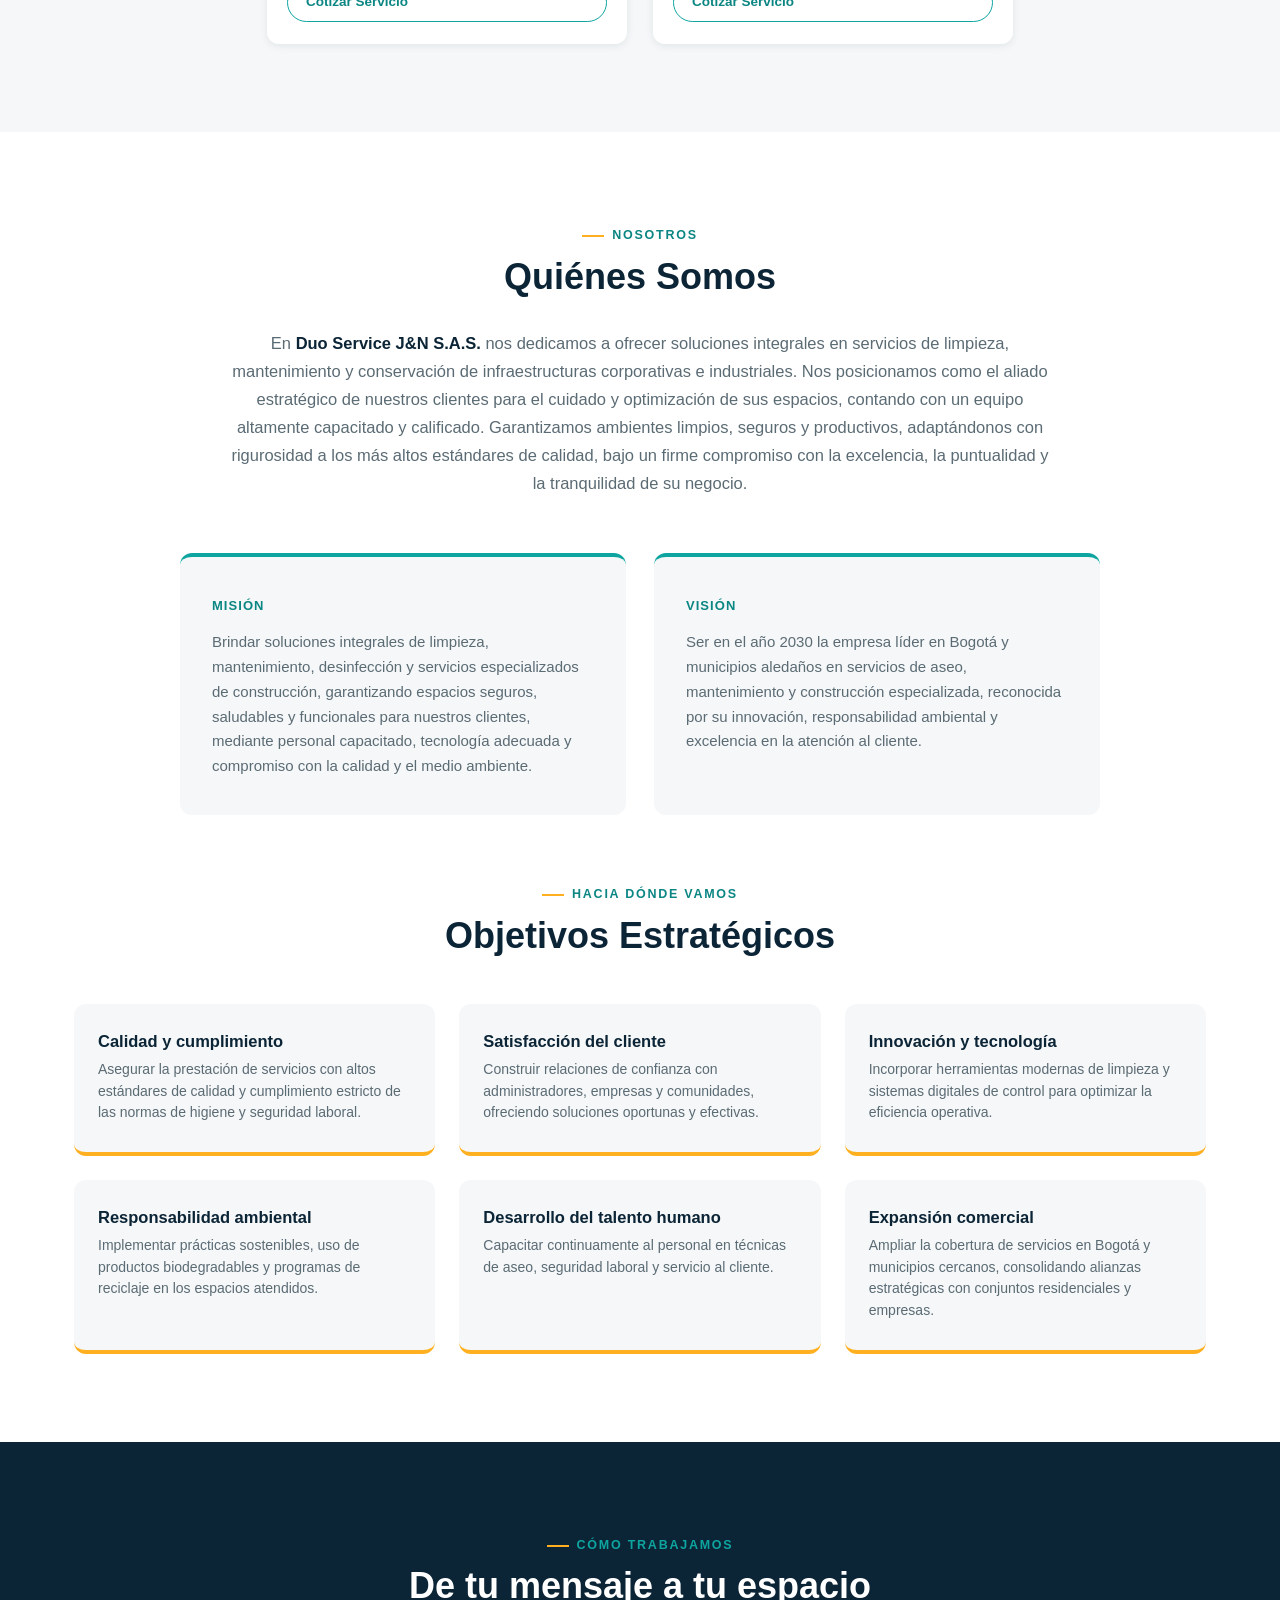
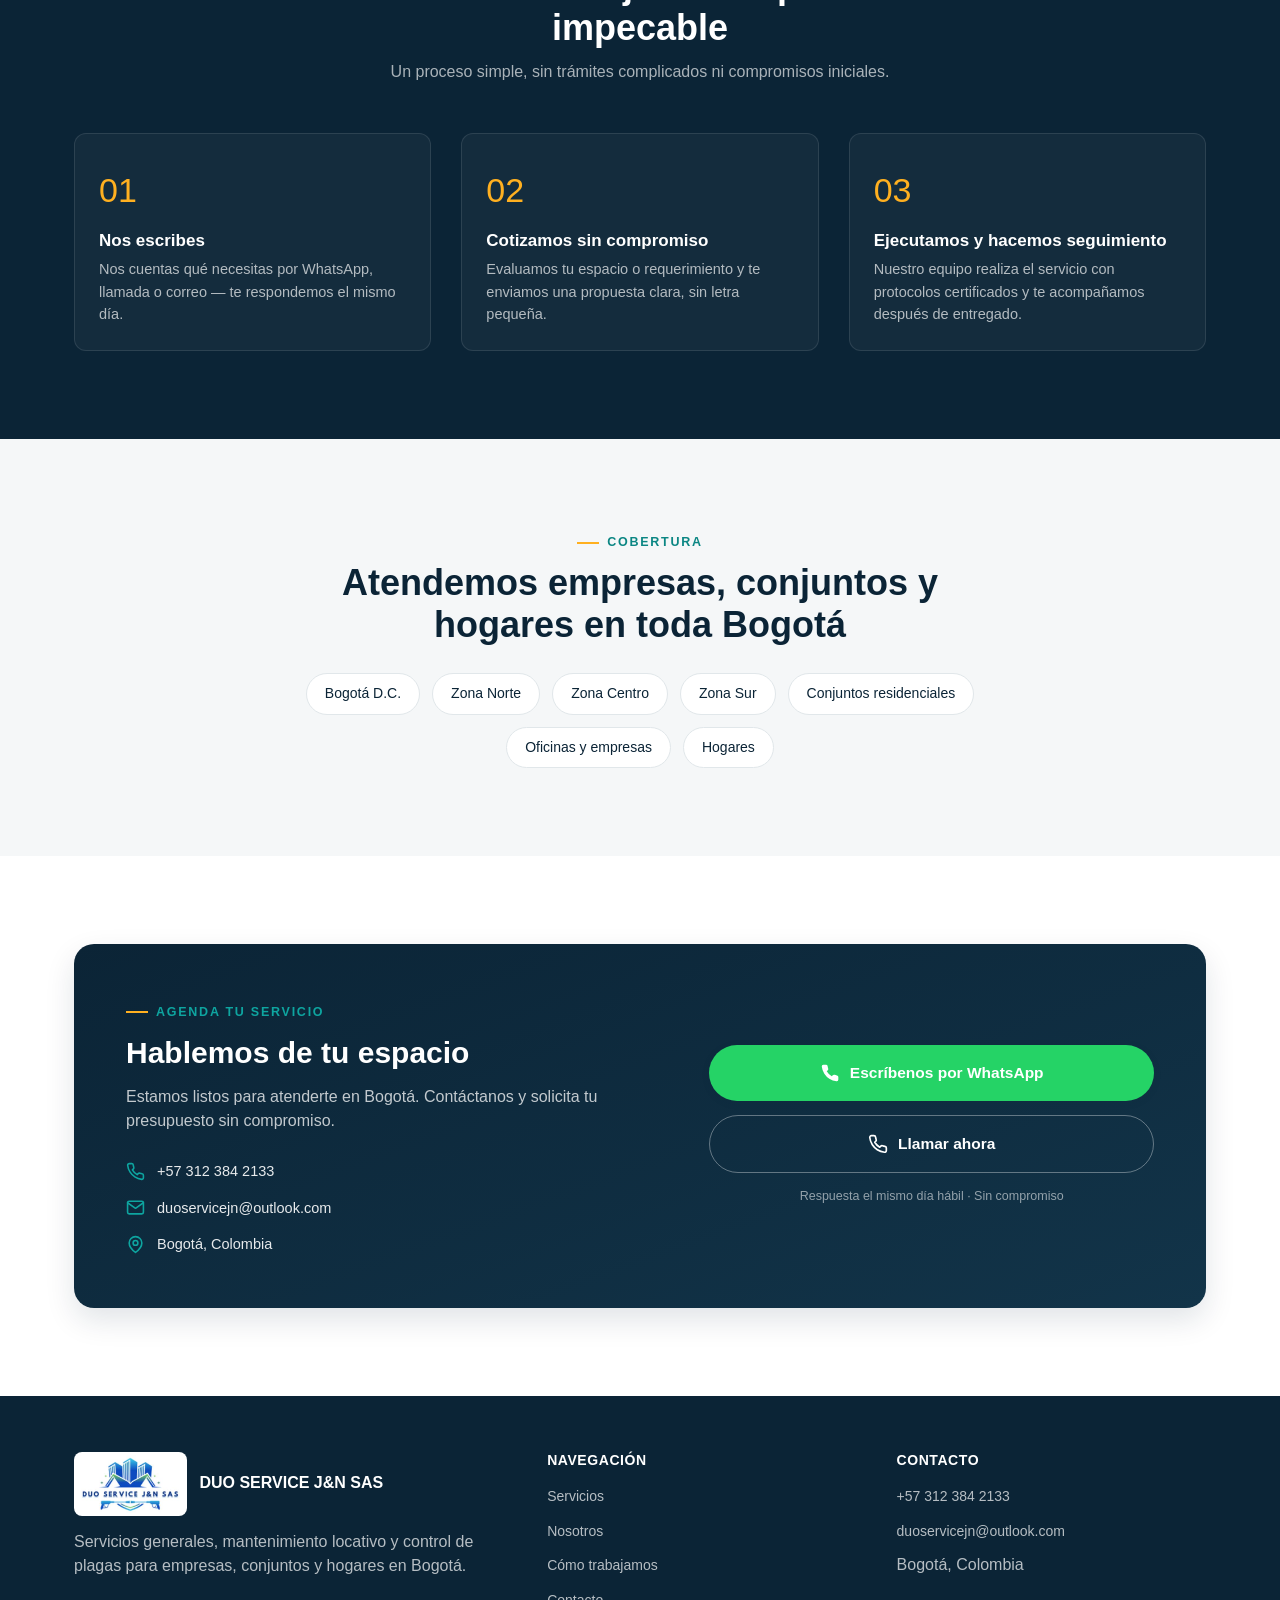
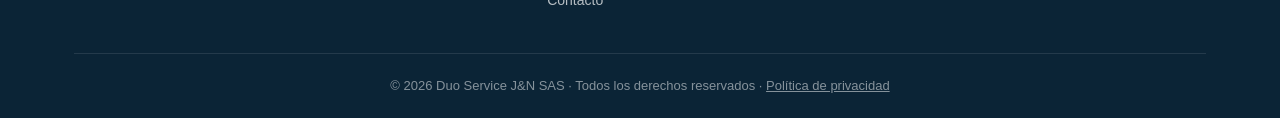
==== commit 10fe2653: "actualizacion de portada pagina" ====
--- a/index.html
+++ b/index.html
@@ -3,7 +3,7 @@
 <head>
 <meta charset="UTF-8">
 <meta name="viewport" content="width=device-width, initial-scale=1.0">
-<title>Duo Service J&amp;N SAS | Aseo, Mantenimiento y Control de Plagas en Bogotá</title>
+<title>Duo Service J&amp;N SAS | Aseo y Fumigación en Bogotá</title>
 <meta name="description" content="Servicios generales para empresas y hogares en Bogotá: aseo, cafetería, todero, control de plagas, impermeabilización, lavado de tanques y mantenimiento locativo. Cotiza por WhatsApp sin compromiso.">
 <meta name="theme-color" content="#0B2436">
 <link rel="icon" href="favicon.ico" sizes="any">
@@ -15,7 +15,7 @@
 <meta name="geo.placename" content="Bogotá">
 
 <!-- Open Graph / redes sociales -->
-<meta property="og:title" content="Duo Service J&N SAS — Servicios Generales y Mantenimiento en Bogotá">
+<meta property="og:title" content="Duo Service J&amp;N SAS | Aseo y Fumigación en Bogotá">
 <meta property="og:description" content="Aseo, cafetería, todero, control de plagas y mantenimiento locativo para empresas y hogares en Bogotá. Cotiza por WhatsApp.">
 <meta property="og:image" content="https://TU-DOMINIO.com/img/og-image.jpg">
 <meta property="og:image:width" content="1200">
--- a/css/style.css
+++ b/css/style.css
@@ -946,3 +946,30 @@
 .logo img { height: 64px; }
 @media (max-width: 760px) { .logo img { height: 54px; } }
 @media (max-width: 480px) { .logo img { height: 48px; } }
+
+/* ===== Logo más grande ===== */
+.header__inner { padding-top: 10px; padding-bottom: 10px; }
+.logo img { height: 84px; padding: 5px 10px; border-radius: 12px; }
+@media (max-width: 980px) { .logo img { height: 72px; } }
+@media (max-width: 760px) { .logo img { height: 64px; } }
+@media (max-width: 480px) { .logo img { height: 60px; } }
+.footer__marca img { height: 64px; }
+
+/* ===== Servicios: la última fila queda centrada (sin hueco vacío) ===== */
+@media (min-width: 981px) {
+  .grid-servicios { grid-template-columns: repeat(6, minmax(0, 1fr)); }
+  .grid-servicios > .tarjeta-servicio { grid-column: span 2; }
+  .grid-servicios > .tarjeta-servicio:nth-child(3n+1):nth-last-child(2) { grid-column: 2 / span 2; } /* 2 tarjetas sueltas */
+  .grid-servicios > .tarjeta-servicio:nth-child(3n+1):last-child { grid-column: 3 / span 2; }          /* 1 tarjeta suelta */
+}
+@media (min-width: 761px) and (max-width: 980px) {
+  .grid-servicios { grid-template-columns: repeat(2, minmax(0, 1fr)); }
+  .grid-servicios > .tarjeta-servicio:last-child:nth-child(odd) {
+    grid-column: 1 / -1; justify-self: center; width: calc(50% - 13px);
+  }
+}
+
+/* ===== Objetivos estratégicos: 3 columnas ===== */
+.grid-objetivos { grid-template-columns: repeat(3, minmax(0, 1fr)); }
+@media (max-width: 860px) { .grid-objetivos { grid-template-columns: repeat(2, minmax(0, 1fr)); } }
+@media (max-width: 560px) { .grid-objetivos { grid-template-columns: 1fr; } }
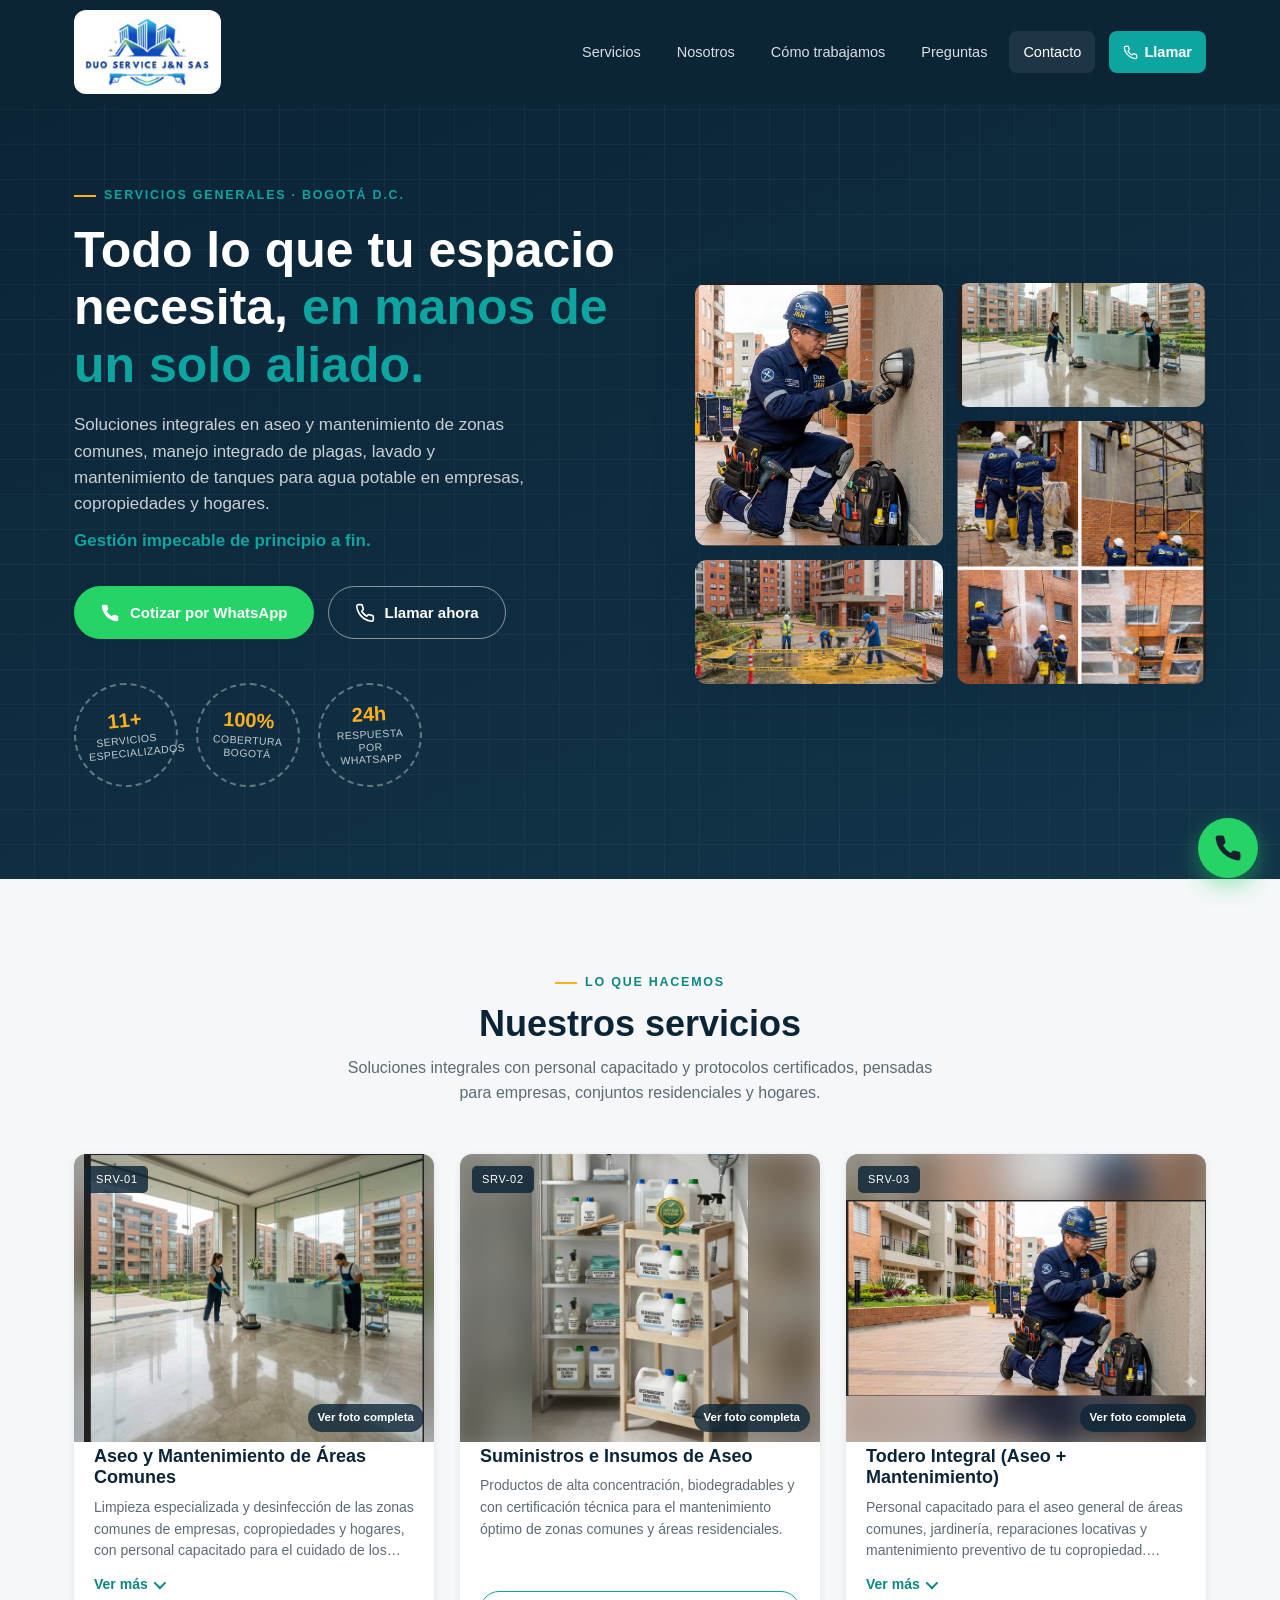
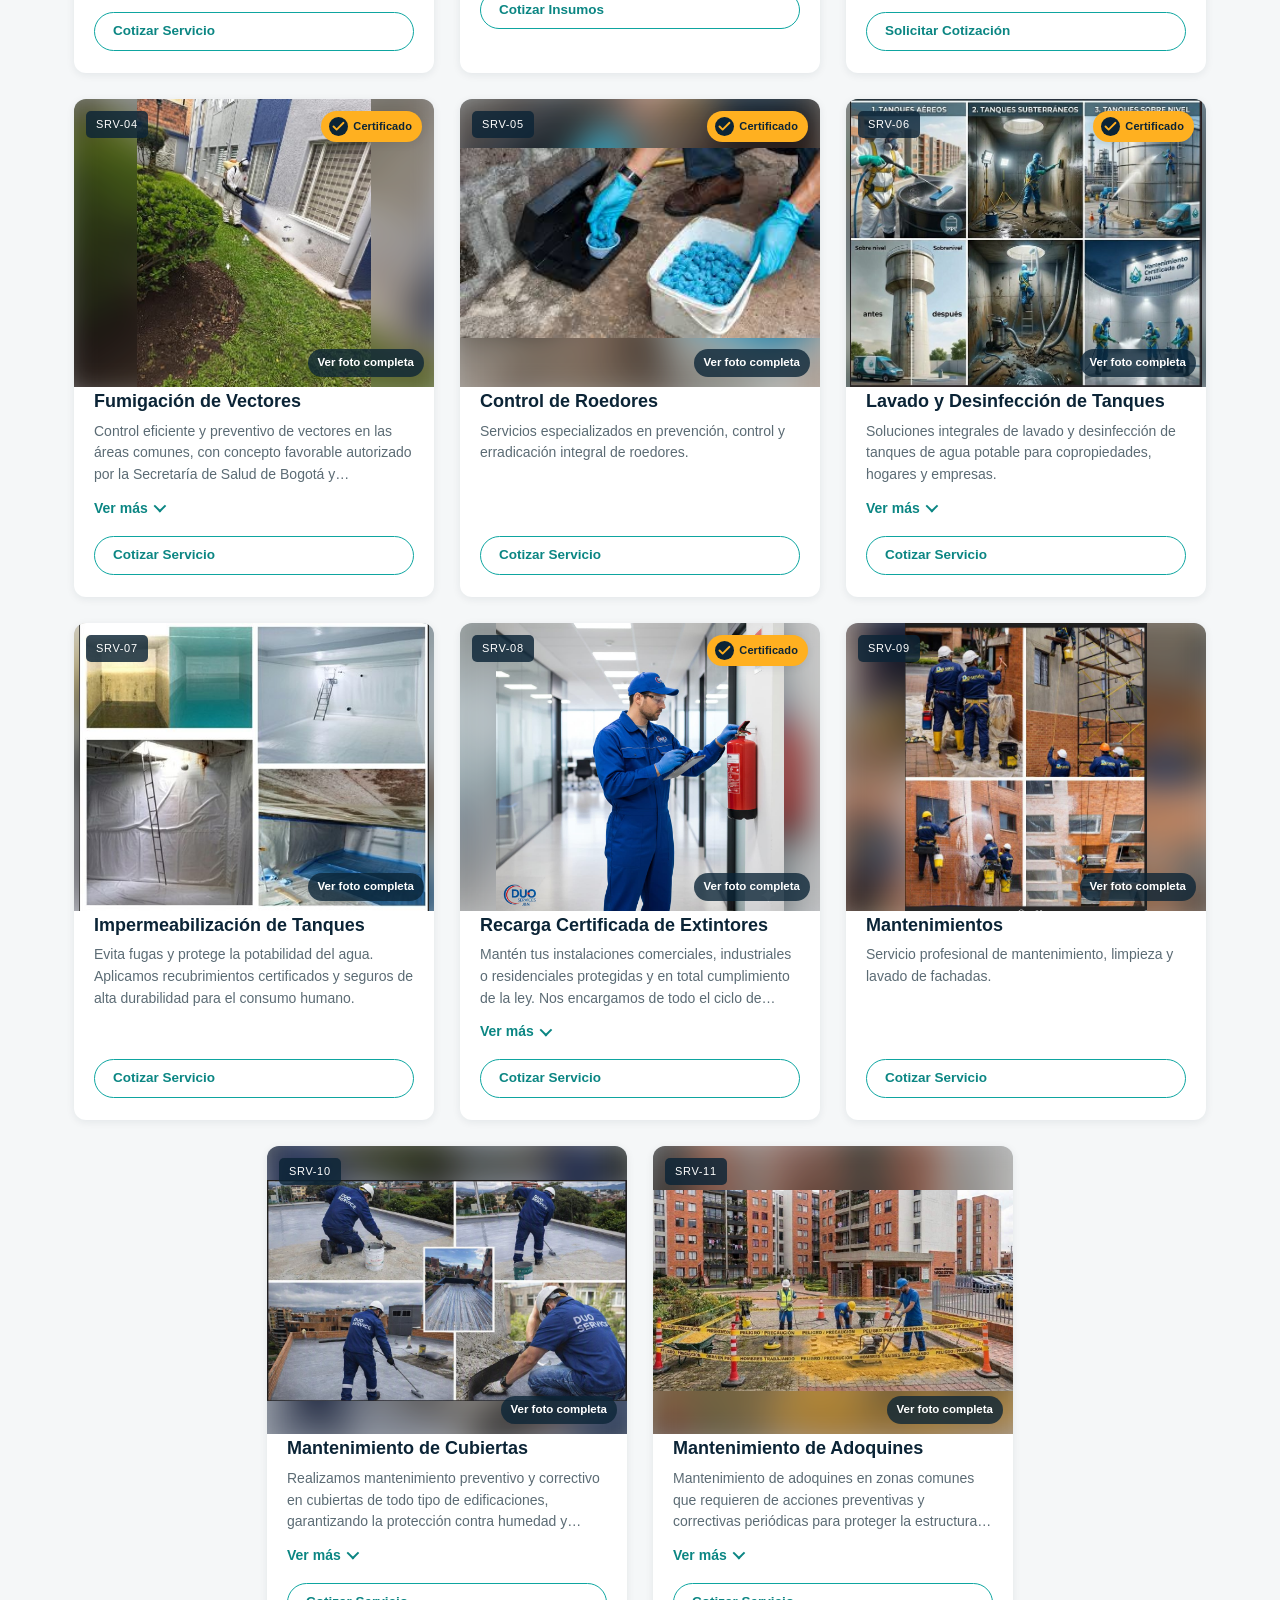
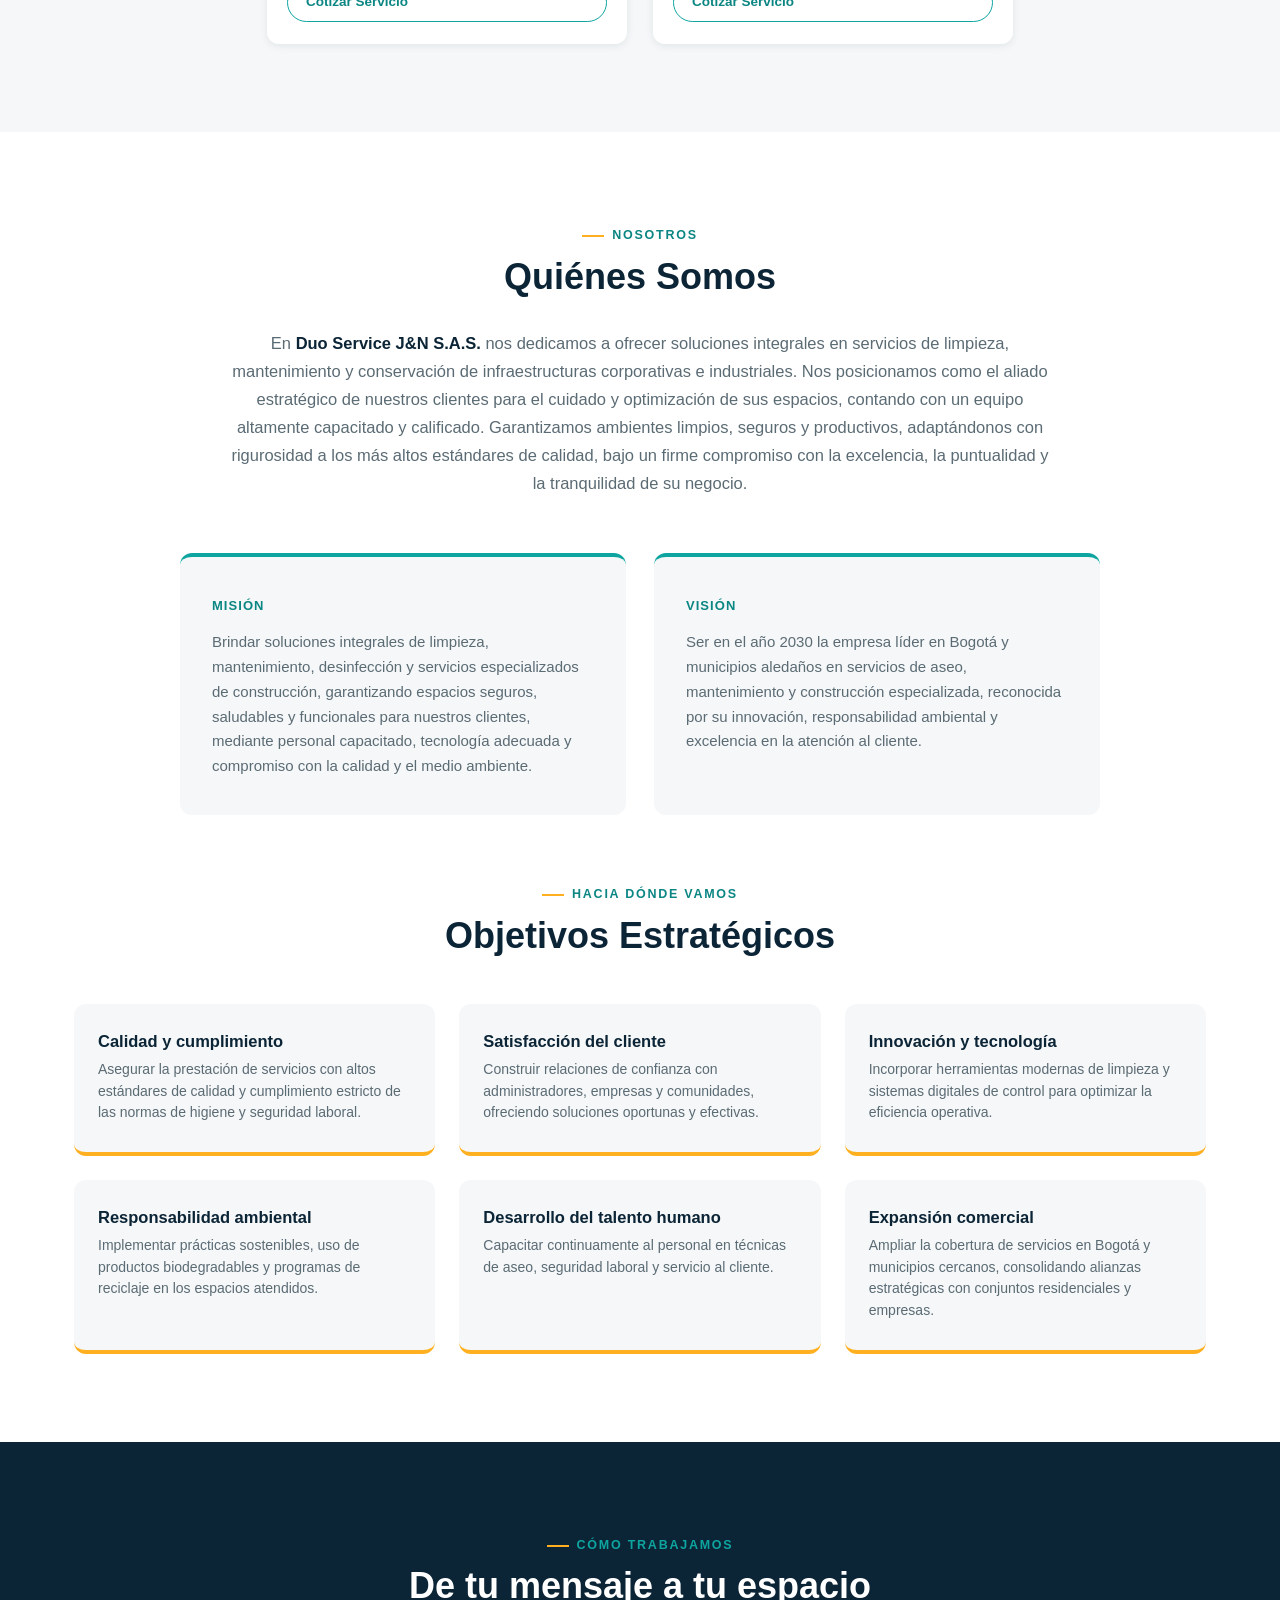
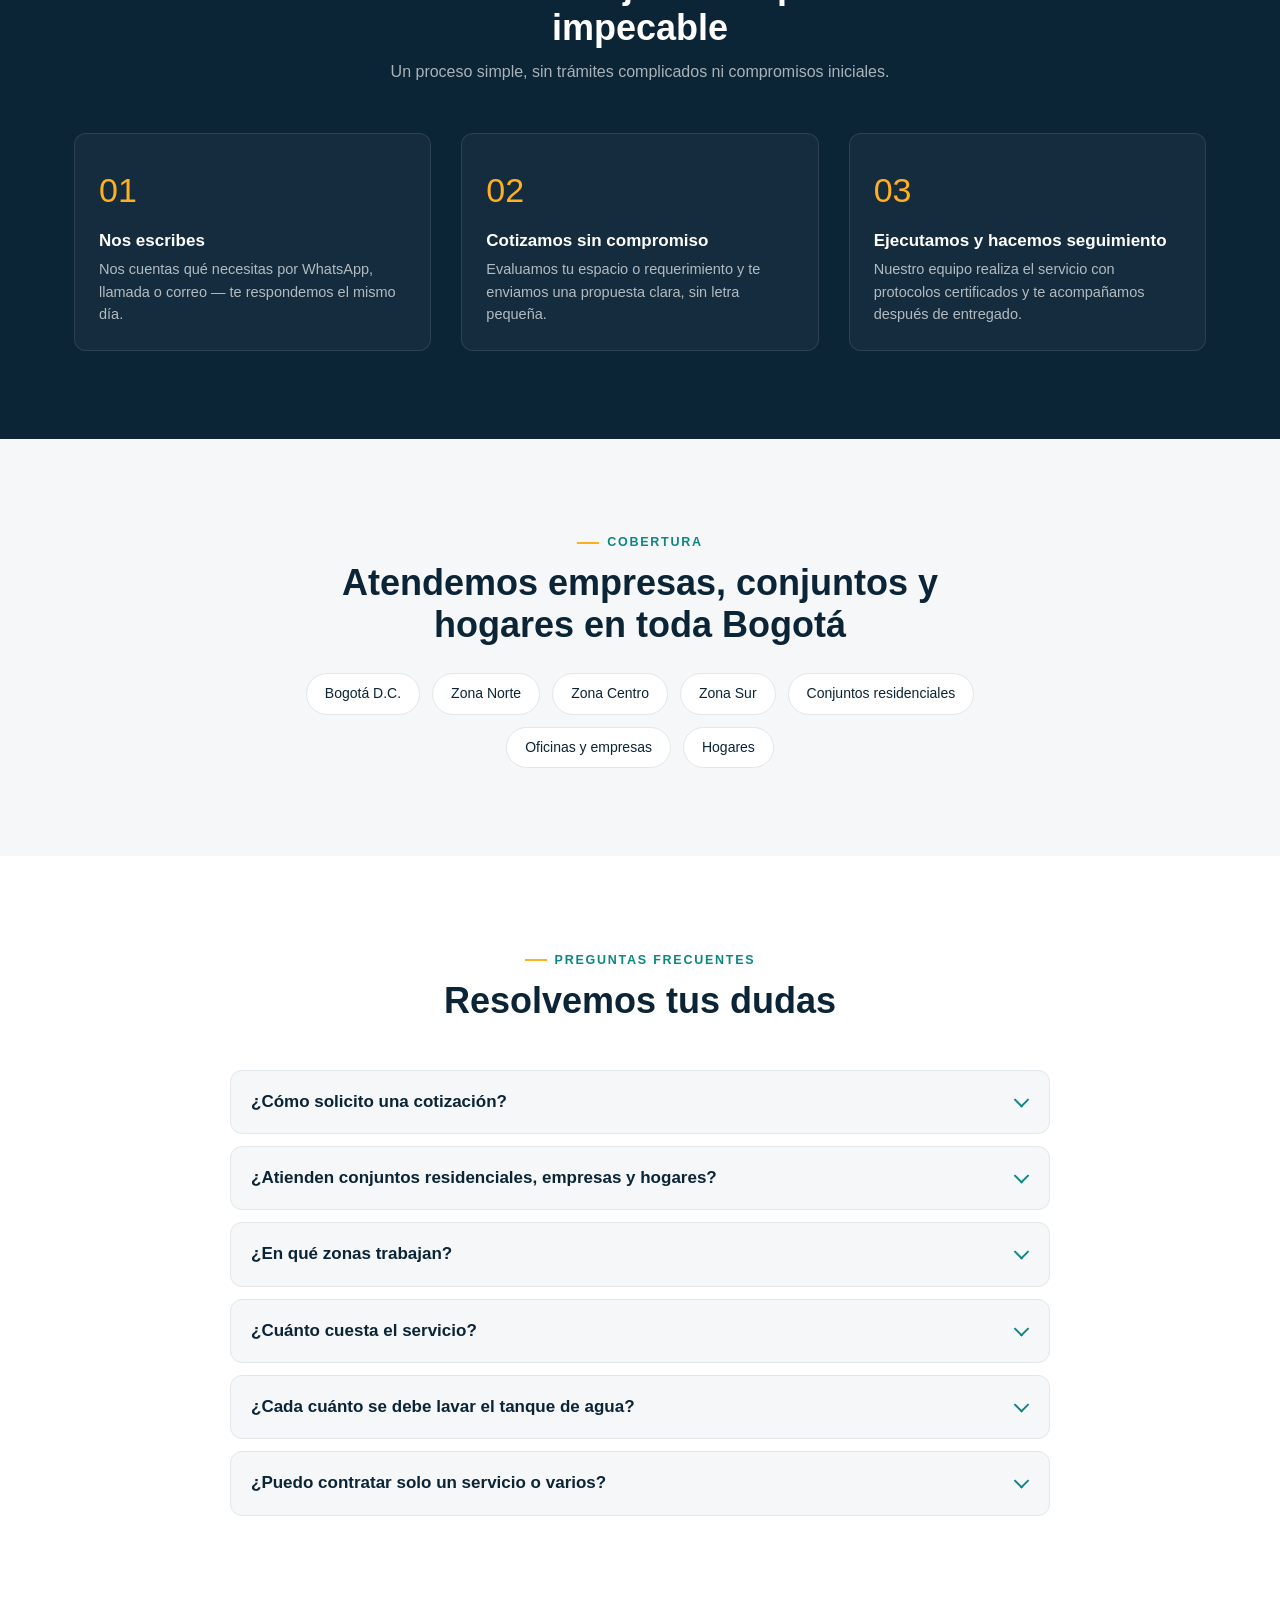
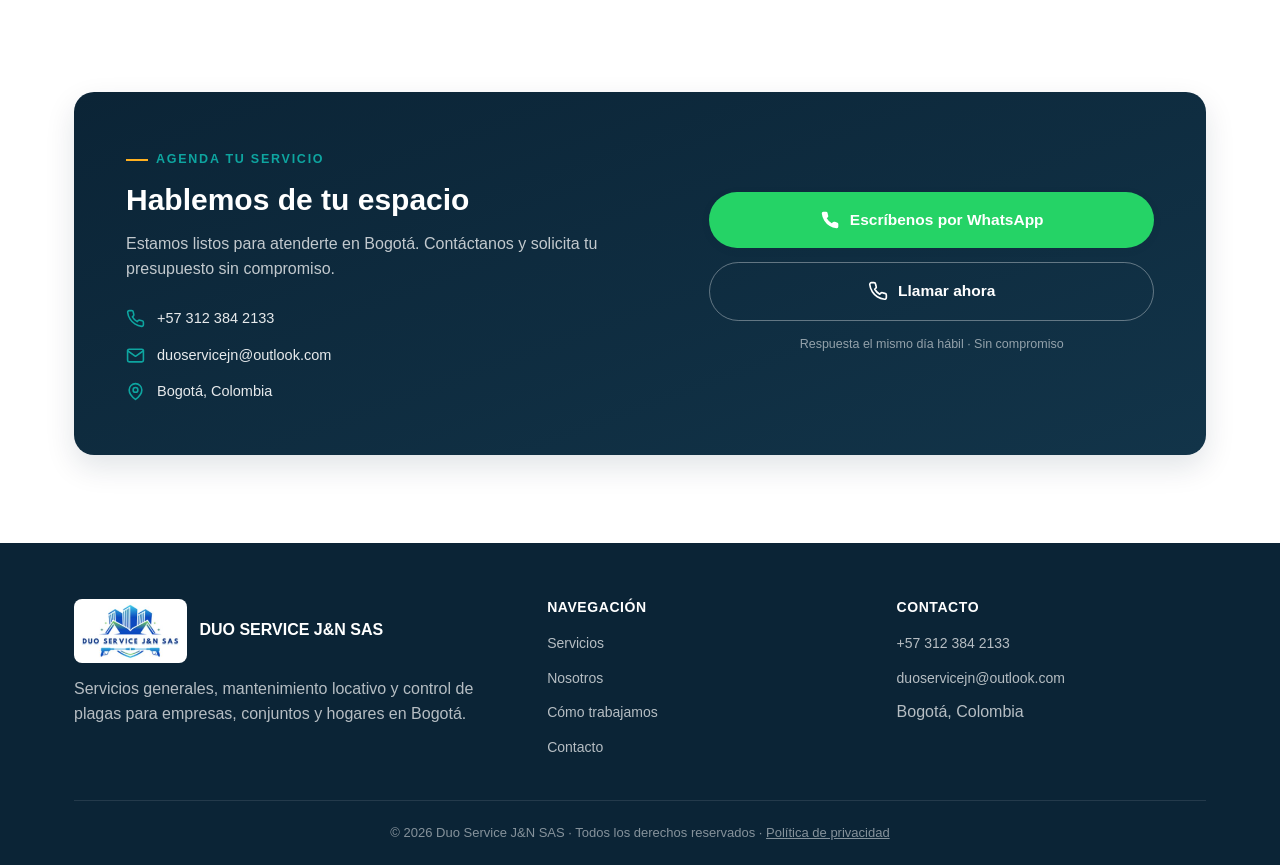
==== commit 6e8b2f75: "cambio en formuario y preguntas" ====
--- a/index.html
+++ b/index.html
@@ -50,6 +50,62 @@
 <link href="https://fonts.googleapis.com/css2?family=Space+Grotesk:wght@500;600;700&family=Inter:wght@400;500;600;700&display=swap" rel="stylesheet">
 <script>document.documentElement.className += " js";</script>
 <link rel="stylesheet" href="css/style.css">
+<script type="application/ld+json">
+{
+  "@context": "https://schema.org",
+  "@type": "FAQPage",
+  "mainEntity": [
+    {
+      "@type": "Question",
+      "name": "¿Cómo solicito una cotización?",
+      "acceptedAnswer": {
+        "@type": "Answer",
+        "text": "Puedes tocar el botón "Cotizar" del servicio que te interesa, escribirnos por WhatsApp, llamarnos o enviarnos un correo. Te respondemos, evaluamos lo que necesitas y te enviamos una propuesta sin compromiso."
+      }
+    },
+    {
+      "@type": "Question",
+      "name": "¿Atienden conjuntos residenciales, empresas y hogares?",
+      "acceptedAnswer": {
+        "@type": "Answer",
+        "text": "Sí. Trabajamos con conjuntos y copropiedades, oficinas y empresas, y también con hogares en Bogotá."
+      }
+    },
+    {
+      "@type": "Question",
+      "name": "¿En qué zonas trabajan?",
+      "acceptedAnswer": {
+        "@type": "Answer",
+        "text": "Atendemos Bogotá D.C. Si estás en un municipio cercano, consúltanos y te confirmamos si podemos llegar."
+      }
+    },
+    {
+      "@type": "Question",
+      "name": "¿Cuánto cuesta el servicio?",
+      "acceptedAnswer": {
+        "@type": "Answer",
+        "text": "Depende del tipo de servicio, el tamaño del espacio y la frecuencia. Por eso cotizamos según tu caso, sin compromiso."
+      }
+    },
+    {
+      "@type": "Question",
+      "name": "¿Cada cuánto se debe lavar el tanque de agua?",
+      "acceptedAnswer": {
+        "@type": "Answer",
+        "text": "En general se recomienda hacerlo como mínimo cada seis meses. Escríbenos y te orientamos según el tipo de tanque y el uso que tenga."
+      }
+    },
+    {
+      "@type": "Question",
+      "name": "¿Puedo contratar solo un servicio o varios?",
+      "acceptedAnswer": {
+        "@type": "Answer",
+        "text": "Puedes contratar un solo servicio o combinar varios, por ejemplo aseo, fumigación y mantenimiento. Cuéntanos qué necesitas y armamos la propuesta."
+      }
+    }
+  ]
+}
+</script>
 </head>
 <body>
 
@@ -89,6 +145,7 @@
       <a href="#servicios">Servicios</a>
       <a href="#empresa">Nosotros</a>
       <a href="#proceso">Cómo trabajamos</a>
+      <a href="#preguntas">Preguntas</a>
       <a href="#contacto">Contacto</a>
       <a href="tel:+573123842133" class="llamar">
         <svg viewBox="0 0 24 24" fill="none" stroke="currentColor" stroke-width="2" stroke-linecap="round" stroke-linejoin="round"><path d="M22 16.92v3a2 2 0 0 1-2.18 2 19.79 19.79 0 0 1-8.63-3.07 19.5 19.5 0 0 1-6-6 19.79 19.79 0 0 1-3.07-8.67A2 2 0 0 1 4.11 2h3a2 2 0 0 1 2 1.72c.127.96.361 1.902.7 2.81a2 2 0 0 1-.45 2.11L8.09 9.91a16 16 0 0 0 6 6l1.27-1.27a2 2 0 0 1 2.11-.45c.908.339 1.85.573 2.81.7A2 2 0 0 1 22 16.92z"/></svg>
@@ -150,7 +207,7 @@
         <div class="tarjeta-servicio__body">
           <h3>Aseo y Mantenimiento de Áreas Comunes</h3>
           <p>Limpieza especializada y desinfección de las zonas comunes de empresas, copropiedades y hogares, con personal capacitado para el cuidado de los mismos.</p>
-          <a href="https://wa.me/573123842133?text=Hola%2C%20solicito%20cotizaci%C3%B3n%20de%20Aseo%20y%20Mantenimiento%20de%20%C3%81reas%20Comunes." class="btn-consultar" target="_blank" rel="noopener">Cotizar Servicio</a>
+          <a href="https://wa.me/573123842133?text=Hola%20DUO%20SERVICE%2C%20solicito%20cotizaci%C3%B3n%20de%20Aseo%20y%20Mantenimiento%20de%20%C3%81reas%20Comunes.%0A%0APara%20que%20me%20puedan%20cotizar%20mejor%2C%20les%20comparto%20estos%20datos%3A%0A-%20Mi%20nombre%3A%20%0A-%20Zona%20o%20barrio%20en%20Bogot%C3%A1%3A%20%0A-%20Tipo%20de%20espacio%20%28conjunto%2C%20empresa%20u%20hogar%29%3A%20%0A-%20Detalles%20%28tama%C3%B1o%2C%20cantidad%2C%20urgencia%29%3A%20" class="btn-consultar" target="_blank" rel="noopener">Cotizar Servicio</a>
         </div>
       </article>
 
@@ -162,7 +219,7 @@
         <div class="tarjeta-servicio__body">
           <h3>Suministros e Insumos de Aseo</h3>
           <p>Productos de alta concentración, biodegradables y con certificación técnica para el mantenimiento óptimo de zonas comunes y áreas residenciales.</p>
-          <a href="https://wa.me/573123842133?text=Hola%2C%20solicito%20cotizaci%C3%B3n%20de%20Suministros%20e%20Insumos%20de%20Aseo." class="btn-consultar" target="_blank" rel="noopener">Cotizar Insumos</a>
+          <a href="https://wa.me/573123842133?text=Hola%20DUO%20SERVICE%2C%20solicito%20cotizaci%C3%B3n%20de%20Suministros%20e%20Insumos%20de%20Aseo.%0A%0APara%20que%20me%20puedan%20cotizar%20mejor%2C%20les%20comparto%20estos%20datos%3A%0A-%20Mi%20nombre%3A%20%0A-%20Zona%20o%20barrio%20en%20Bogot%C3%A1%3A%20%0A-%20Tipo%20de%20espacio%20%28conjunto%2C%20empresa%20u%20hogar%29%3A%20%0A-%20Detalles%20%28tama%C3%B1o%2C%20cantidad%2C%20urgencia%29%3A%20" class="btn-consultar" target="_blank" rel="noopener">Cotizar Insumos</a>
         </div>
       </article>
 
@@ -174,7 +231,7 @@
         <div class="tarjeta-servicio__body">
           <h3>Todero Integral (Aseo + Mantenimiento)</h3>
           <p>Personal capacitado para el aseo general de áreas comunes, jardinería, reparaciones locativas y mantenimiento preventivo de tu copropiedad. Certificación de alturas vigente y estricto cumplimiento de la normativa en SST.</p>
-          <a href="https://wa.me/573123842133?text=Hola%2C%20solicito%20cotizaci%C3%B3n%20de%20Todero%20Integral." class="btn-consultar" target="_blank" rel="noopener">Solicitar Cotización</a>
+          <a href="https://wa.me/573123842133?text=Hola%20DUO%20SERVICE%2C%20solicito%20cotizaci%C3%B3n%20de%20Todero%20Integral.%0A%0APara%20que%20me%20puedan%20cotizar%20mejor%2C%20les%20comparto%20estos%20datos%3A%0A-%20Mi%20nombre%3A%20%0A-%20Zona%20o%20barrio%20en%20Bogot%C3%A1%3A%20%0A-%20Tipo%20de%20espacio%20%28conjunto%2C%20empresa%20u%20hogar%29%3A%20%0A-%20Detalles%20%28tama%C3%B1o%2C%20cantidad%2C%20urgencia%29%3A%20" class="btn-consultar" target="_blank" rel="noopener">Solicitar Cotización</a>
         </div>
       </article>
 
@@ -196,7 +253,7 @@
             <li>🔍 <strong>Inspección y Diagnóstico:</strong> identificamos la raíz del problema (puntos de acceso, humedad, residuos) para evitar que las plagas regresen.</li>
             <li>🛡️ <strong>Técnicos Certificados:</strong> personal capacitado por el SENA en manejo integrado de plagas con énfasis en sustancias químicas y protocolos de seguridad.</li>
           </ul>
-          <a href="https://wa.me/573123842133?text=Hola%2C%20solicito%20cotizaci%C3%B3n%20de%20Fumigaci%C3%B3n%20de%20Vectores." class="btn-consultar" target="_blank" rel="noopener">Cotizar Servicio</a>
+          <a href="https://wa.me/573123842133?text=Hola%20DUO%20SERVICE%2C%20solicito%20cotizaci%C3%B3n%20de%20Fumigaci%C3%B3n%20de%20Vectores.%0A%0APara%20que%20me%20puedan%20cotizar%20mejor%2C%20les%20comparto%20estos%20datos%3A%0A-%20Mi%20nombre%3A%20%0A-%20Zona%20o%20barrio%20en%20Bogot%C3%A1%3A%20%0A-%20Tipo%20de%20espacio%20%28conjunto%2C%20empresa%20u%20hogar%29%3A%20%0A-%20Detalles%20%28tama%C3%B1o%2C%20cantidad%2C%20urgencia%29%3A%20" class="btn-consultar" target="_blank" rel="noopener">Cotizar Servicio</a>
         </div>
       </article>
 
@@ -212,7 +269,7 @@
         <div class="tarjeta-servicio__body">
           <h3>Control de Roedores</h3>
           <p>Servicios especializados en prevención, control y erradicación integral de roedores.</p>
-          <a href="https://wa.me/573123842133?text=Hola%2C%20solicito%20cotizaci%C3%B3n%20de%20Control%20de%20Roedores." class="btn-consultar" target="_blank" rel="noopener">Cotizar Servicio</a>
+          <a href="https://wa.me/573123842133?text=Hola%20DUO%20SERVICE%2C%20solicito%20cotizaci%C3%B3n%20de%20Control%20de%20Roedores.%0A%0APara%20que%20me%20puedan%20cotizar%20mejor%2C%20les%20comparto%20estos%20datos%3A%0A-%20Mi%20nombre%3A%20%0A-%20Zona%20o%20barrio%20en%20Bogot%C3%A1%3A%20%0A-%20Tipo%20de%20espacio%20%28conjunto%2C%20empresa%20u%20hogar%29%3A%20%0A-%20Detalles%20%28tama%C3%B1o%2C%20cantidad%2C%20urgencia%29%3A%20" class="btn-consultar" target="_blank" rel="noopener">Cotizar Servicio</a>
         </div>
       </article>
 
@@ -233,7 +290,7 @@
             <li>📜 <strong>Cumplimiento legal:</strong> asegura el cumplimiento estricto de todas las normativas sanitarias vigentes.</li>
             <li>🛠️ <strong>Soluciones a la medida:</strong> adaptamos nuestros equipos a las necesidades específicas de tu copropiedad, hogar o empresa.</li>
           </ul>
-          <a href="https://wa.me/573123842133?text=Hola%2C%20solicito%20cotizaci%C3%B3n%20de%20Lavado%20y%20Desinfecci%C3%B3n%20de%20Tanques." class="btn-consultar" target="_blank" rel="noopener">Cotizar Servicio</a>
+          <a href="https://wa.me/573123842133?text=Hola%20DUO%20SERVICE%2C%20solicito%20cotizaci%C3%B3n%20de%20Lavado%20y%20Desinfecci%C3%B3n%20de%20Tanques.%0A%0APara%20que%20me%20puedan%20cotizar%20mejor%2C%20les%20comparto%20estos%20datos%3A%0A-%20Mi%20nombre%3A%20%0A-%20Zona%20o%20barrio%20en%20Bogot%C3%A1%3A%20%0A-%20Tipo%20de%20espacio%20%28conjunto%2C%20empresa%20u%20hogar%29%3A%20%0A-%20Detalles%20%28tama%C3%B1o%2C%20cantidad%2C%20urgencia%29%3A%20" class="btn-consultar" target="_blank" rel="noopener">Cotizar Servicio</a>
         </div>
       </article>
 
@@ -245,7 +302,7 @@
         <div class="tarjeta-servicio__body">
           <h3>Impermeabilización de Tanques</h3>
           <p>Evita fugas y protege la potabilidad del agua. Aplicamos recubrimientos certificados y seguros de alta durabilidad para el consumo humano.</p>
-          <a href="https://wa.me/573123842133?text=Hola%2C%20solicito%20cotizaci%C3%B3n%20de%20Impermeabilizaci%C3%B3n%20de%20Tanques." class="btn-consultar" target="_blank" rel="noopener">Cotizar Servicio</a>
+          <a href="https://wa.me/573123842133?text=Hola%20DUO%20SERVICE%2C%20solicito%20cotizaci%C3%B3n%20de%20Impermeabilizaci%C3%B3n%20de%20Tanques.%0A%0APara%20que%20me%20puedan%20cotizar%20mejor%2C%20les%20comparto%20estos%20datos%3A%0A-%20Mi%20nombre%3A%20%0A-%20Zona%20o%20barrio%20en%20Bogot%C3%A1%3A%20%0A-%20Tipo%20de%20espacio%20%28conjunto%2C%20empresa%20u%20hogar%29%3A%20%0A-%20Detalles%20%28tama%C3%B1o%2C%20cantidad%2C%20urgencia%29%3A%20" class="btn-consultar" target="_blank" rel="noopener">Cotizar Servicio</a>
         </div>
       </article>
 
@@ -261,7 +318,7 @@
         <div class="tarjeta-servicio__body">
           <h3>Recarga Certificada de Extintores</h3>
           <p>Mantén tus instalaciones comerciales, industriales o residenciales protegidas y en total cumplimiento de la ley. Nos encargamos de todo el ciclo de inspección y recarga para que no tengas que preocuparte por nada.</p>
-          <a href="https://wa.me/573123842133?text=Hola%2C%20solicito%20cotizaci%C3%B3n%20de%20Recarga%20Certificada%20de%20Extintores." class="btn-consultar" target="_blank" rel="noopener">Cotizar Servicio</a>
+          <a href="https://wa.me/573123842133?text=Hola%20DUO%20SERVICE%2C%20solicito%20cotizaci%C3%B3n%20de%20Recarga%20Certificada%20de%20Extintores.%0A%0APara%20que%20me%20puedan%20cotizar%20mejor%2C%20les%20comparto%20estos%20datos%3A%0A-%20Mi%20nombre%3A%20%0A-%20Zona%20o%20barrio%20en%20Bogot%C3%A1%3A%20%0A-%20Tipo%20de%20espacio%20%28conjunto%2C%20empresa%20u%20hogar%29%3A%20%0A-%20Detalles%20%28tama%C3%B1o%2C%20cantidad%2C%20urgencia%29%3A%20" class="btn-consultar" target="_blank" rel="noopener">Cotizar Servicio</a>
         </div>
       </article>
 
@@ -273,7 +330,7 @@
         <div class="tarjeta-servicio__body">
           <h3>Mantenimientos</h3>
           <p>Servicio profesional de mantenimiento, limpieza y lavado de fachadas.</p>
-          <a href="https://wa.me/573123842133?text=Hola%2C%20solicito%20cotizaci%C3%B3n%20de%20Mantenimiento%20de%20Fachadas." class="btn-consultar" target="_blank" rel="noopener">Cotizar Servicio</a>
+          <a href="https://wa.me/573123842133?text=Hola%20DUO%20SERVICE%2C%20solicito%20cotizaci%C3%B3n%20de%20Mantenimiento%20de%20Fachadas.%0A%0APara%20que%20me%20puedan%20cotizar%20mejor%2C%20les%20comparto%20estos%20datos%3A%0A-%20Mi%20nombre%3A%20%0A-%20Zona%20o%20barrio%20en%20Bogot%C3%A1%3A%20%0A-%20Tipo%20de%20espacio%20%28conjunto%2C%20empresa%20u%20hogar%29%3A%20%0A-%20Detalles%20%28tama%C3%B1o%2C%20cantidad%2C%20urgencia%29%3A%20" class="btn-consultar" target="_blank" rel="noopener">Cotizar Servicio</a>
         </div>
       </article>
 
@@ -285,7 +342,7 @@
         <div class="tarjeta-servicio__body">
           <h3>Mantenimiento de Cubiertas</h3>
           <p>Realizamos mantenimiento preventivo y correctivo en cubiertas de todo tipo de edificaciones, garantizando la protección contra humedad y deterioro estructural.</p>
-          <a href="https://wa.me/573123842133?text=Hola%2C%20solicito%20cotizaci%C3%B3n%20de%20Mantenimiento%20de%20Cubiertas." class="btn-consultar" target="_blank" rel="noopener">Cotizar Servicio</a>
+          <a href="https://wa.me/573123842133?text=Hola%20DUO%20SERVICE%2C%20solicito%20cotizaci%C3%B3n%20de%20Mantenimiento%20de%20Cubiertas.%0A%0APara%20que%20me%20puedan%20cotizar%20mejor%2C%20les%20comparto%20estos%20datos%3A%0A-%20Mi%20nombre%3A%20%0A-%20Zona%20o%20barrio%20en%20Bogot%C3%A1%3A%20%0A-%20Tipo%20de%20espacio%20%28conjunto%2C%20empresa%20u%20hogar%29%3A%20%0A-%20Detalles%20%28tama%C3%B1o%2C%20cantidad%2C%20urgencia%29%3A%20" class="btn-consultar" target="_blank" rel="noopener">Cotizar Servicio</a>
         </div>
       </article>
 
@@ -297,7 +354,7 @@
         <div class="tarjeta-servicio__body">
           <h3>Mantenimiento de Adoquines</h3>
           <p>Mantenimiento de adoquines en zonas comunes que requieren de acciones preventivas y correctivas periódicas para proteger la estructura del suelo y evitar hundimientos.</p>
-          <a href="https://wa.me/573123842133?text=Hola%2C%20solicito%20cotizaci%C3%B3n%20de%20Mantenimiento%20de%20Adoquines." class="btn-consultar" target="_blank" rel="noopener">Cotizar Servicio</a>
+          <a href="https://wa.me/573123842133?text=Hola%20DUO%20SERVICE%2C%20solicito%20cotizaci%C3%B3n%20de%20Mantenimiento%20de%20Adoquines.%0A%0APara%20que%20me%20puedan%20cotizar%20mejor%2C%20les%20comparto%20estos%20datos%3A%0A-%20Mi%20nombre%3A%20%0A-%20Zona%20o%20barrio%20en%20Bogot%C3%A1%3A%20%0A-%20Tipo%20de%20espacio%20%28conjunto%2C%20empresa%20u%20hogar%29%3A%20%0A-%20Detalles%20%28tama%C3%B1o%2C%20cantidad%2C%20urgencia%29%3A%20" class="btn-consultar" target="_blank" rel="noopener">Cotizar Servicio</a>
         </div>
       </article>
 
@@ -399,6 +456,23 @@
       <span class="chip">Oficinas y empresas</span>
       <span class="chip">Hogares</span>
     </div>
+  </div>
+</section>
+
+<section id="preguntas" class="faq">
+  <div class="container">
+    <div class="section-head reveal">
+      <span class="eyebrow">Preguntas frecuentes</span>
+      <h2>Resolvemos tus dudas</h2>
+    </div>
+    <div class="faq__lista reveal">
+      <details class="faq__item"><summary>¿Cómo solicito una cotización?</summary><p>Puedes tocar el botón "Cotizar" del servicio que te interesa, escribirnos por WhatsApp, llamarnos o enviarnos un correo. Te respondemos, evaluamos lo que necesitas y te enviamos una propuesta sin compromiso.</p></details>
+      <details class="faq__item"><summary>¿Atienden conjuntos residenciales, empresas y hogares?</summary><p>Sí. Trabajamos con conjuntos y copropiedades, oficinas y empresas, y también con hogares en Bogotá.</p></details>
+      <details class="faq__item"><summary>¿En qué zonas trabajan?</summary><p>Atendemos Bogotá D.C. Si estás en un municipio cercano, consúltanos y te confirmamos si podemos llegar.</p></details>
+      <details class="faq__item"><summary>¿Cuánto cuesta el servicio?</summary><p>Depende del tipo de servicio, el tamaño del espacio y la frecuencia. Por eso cotizamos según tu caso, sin compromiso.</p></details>
+      <details class="faq__item"><summary>¿Cada cuánto se debe lavar el tanque de agua?</summary><p>En general se recomienda hacerlo como mínimo cada seis meses. Escríbenos y te orientamos según el tipo de tanque y el uso que tenga.</p></details>
+      <details class="faq__item"><summary>¿Puedo contratar solo un servicio o varios?</summary><p>Puedes contratar un solo servicio o combinar varios, por ejemplo aseo, fumigación y mantenimiento. Cuéntanos qué necesitas y armamos la propuesta.</p></details>
+      </div>
   </div>
 </section>
 
--- a/css/style.css
+++ b/css/style.css
@@ -973,3 +973,41 @@
 .grid-objetivos { grid-template-columns: repeat(3, minmax(0, 1fr)); }
 @media (max-width: 860px) { .grid-objetivos { grid-template-columns: repeat(2, minmax(0, 1fr)); } }
 @media (max-width: 560px) { .grid-objetivos { grid-template-columns: 1fr; } }
+
+/* ===== Preguntas frecuentes ===== */
+.faq { background: var(--white); }
+.faq__lista { max-width: 820px; margin: 0 auto; display: flex; flex-direction: column; gap: 12px; }
+.faq__item {
+  background: var(--paper);
+  border-radius: var(--radius-m);
+  border: 1px solid var(--line);
+  overflow: hidden;
+}
+.faq__item summary {
+  cursor: pointer;
+  list-style: none;
+  padding: 18px 52px 18px 20px;
+  font-family: var(--font-display);
+  font-weight: 600;
+  font-size: 17px;
+  color: var(--navy);
+  position: relative;
+}
+.faq__item summary::-webkit-details-marker { display: none; }
+.faq__item summary::after {
+  content: "";
+  position: absolute;
+  right: 22px; top: 50%;
+  width: 9px; height: 9px;
+  border-right: 2px solid var(--teal-dark);
+  border-bottom: 2px solid var(--teal-dark);
+  transform: translateY(-70%) rotate(45deg);
+  transition: transform 0.25s ease;
+}
+.faq__item[open] summary::after { transform: translateY(-30%) rotate(-135deg); }
+.faq__item summary:focus-visible { outline: 3px solid var(--teal); outline-offset: -3px; }
+.faq__item p { padding: 0 20px 20px; color: var(--muted); line-height: 1.65; }
+
+@media (max-width: 640px) {
+  .faq__item summary { font-size: 16px; }
+}
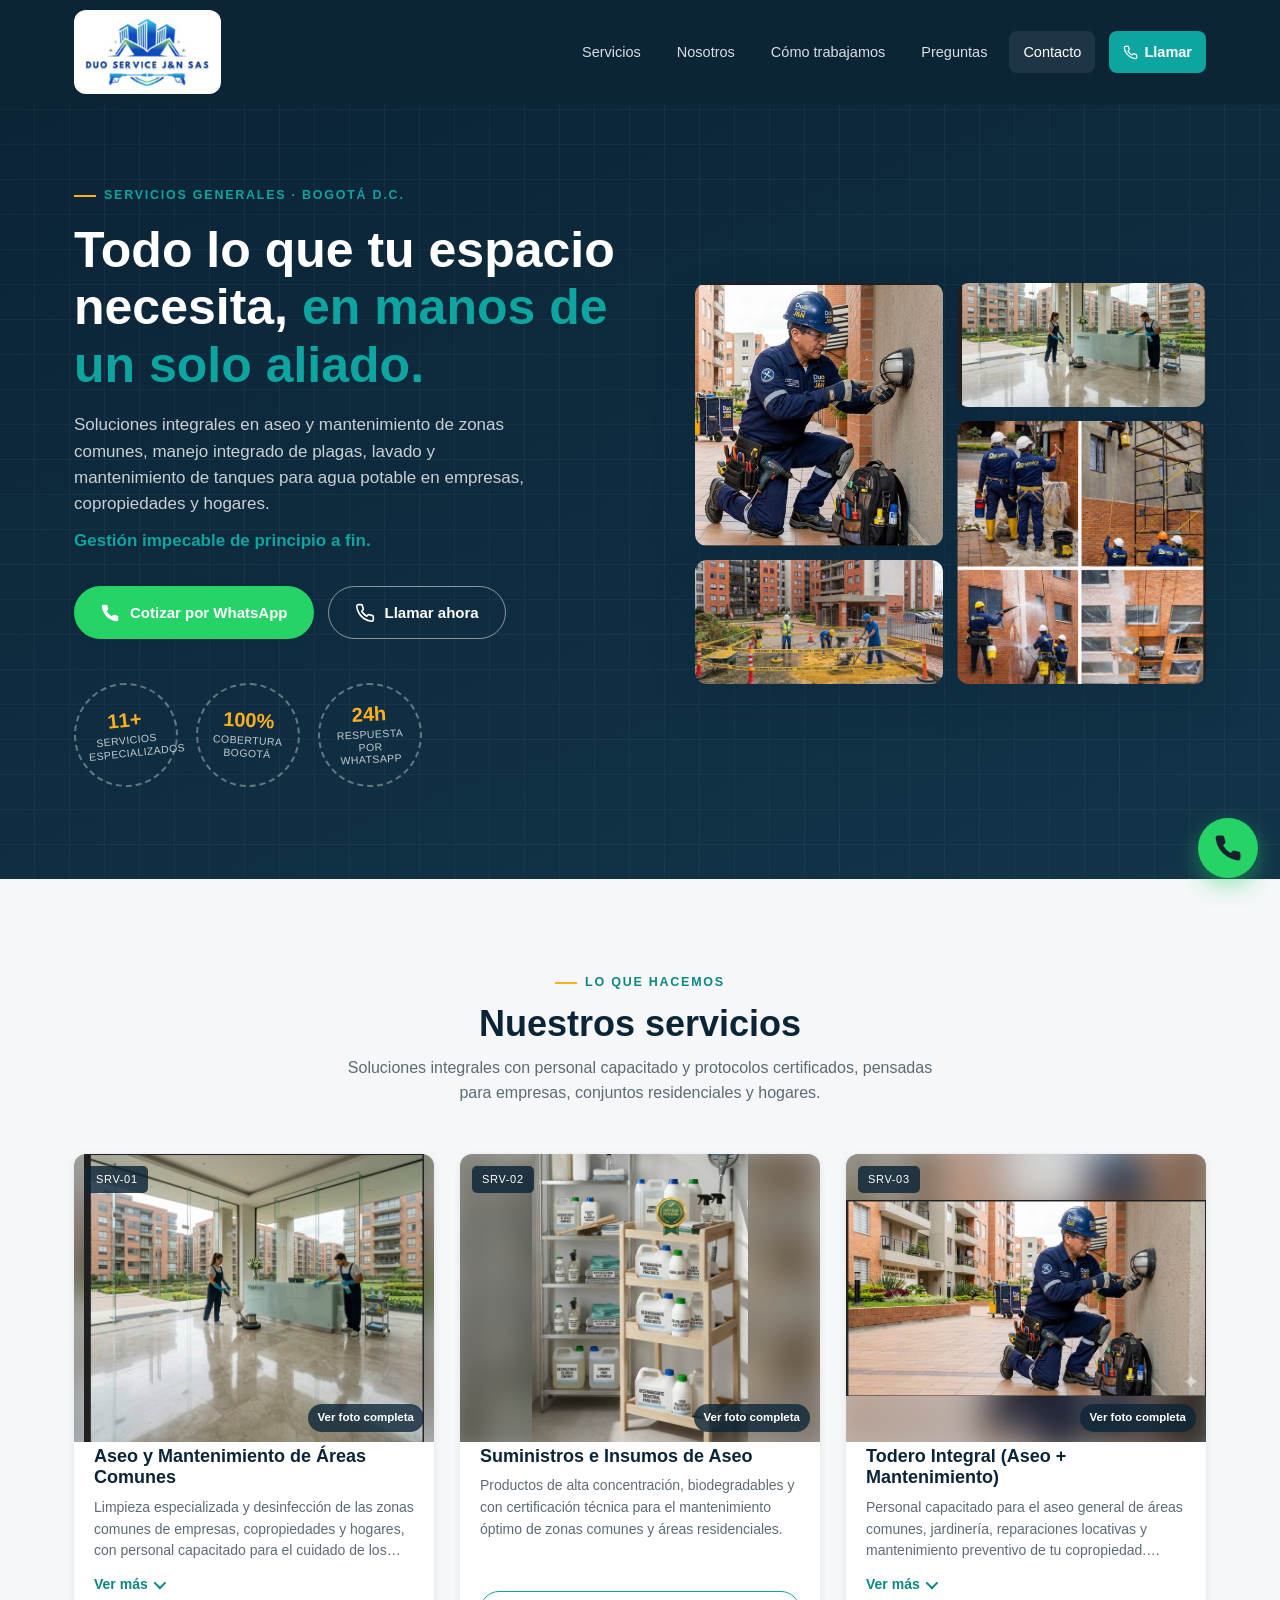
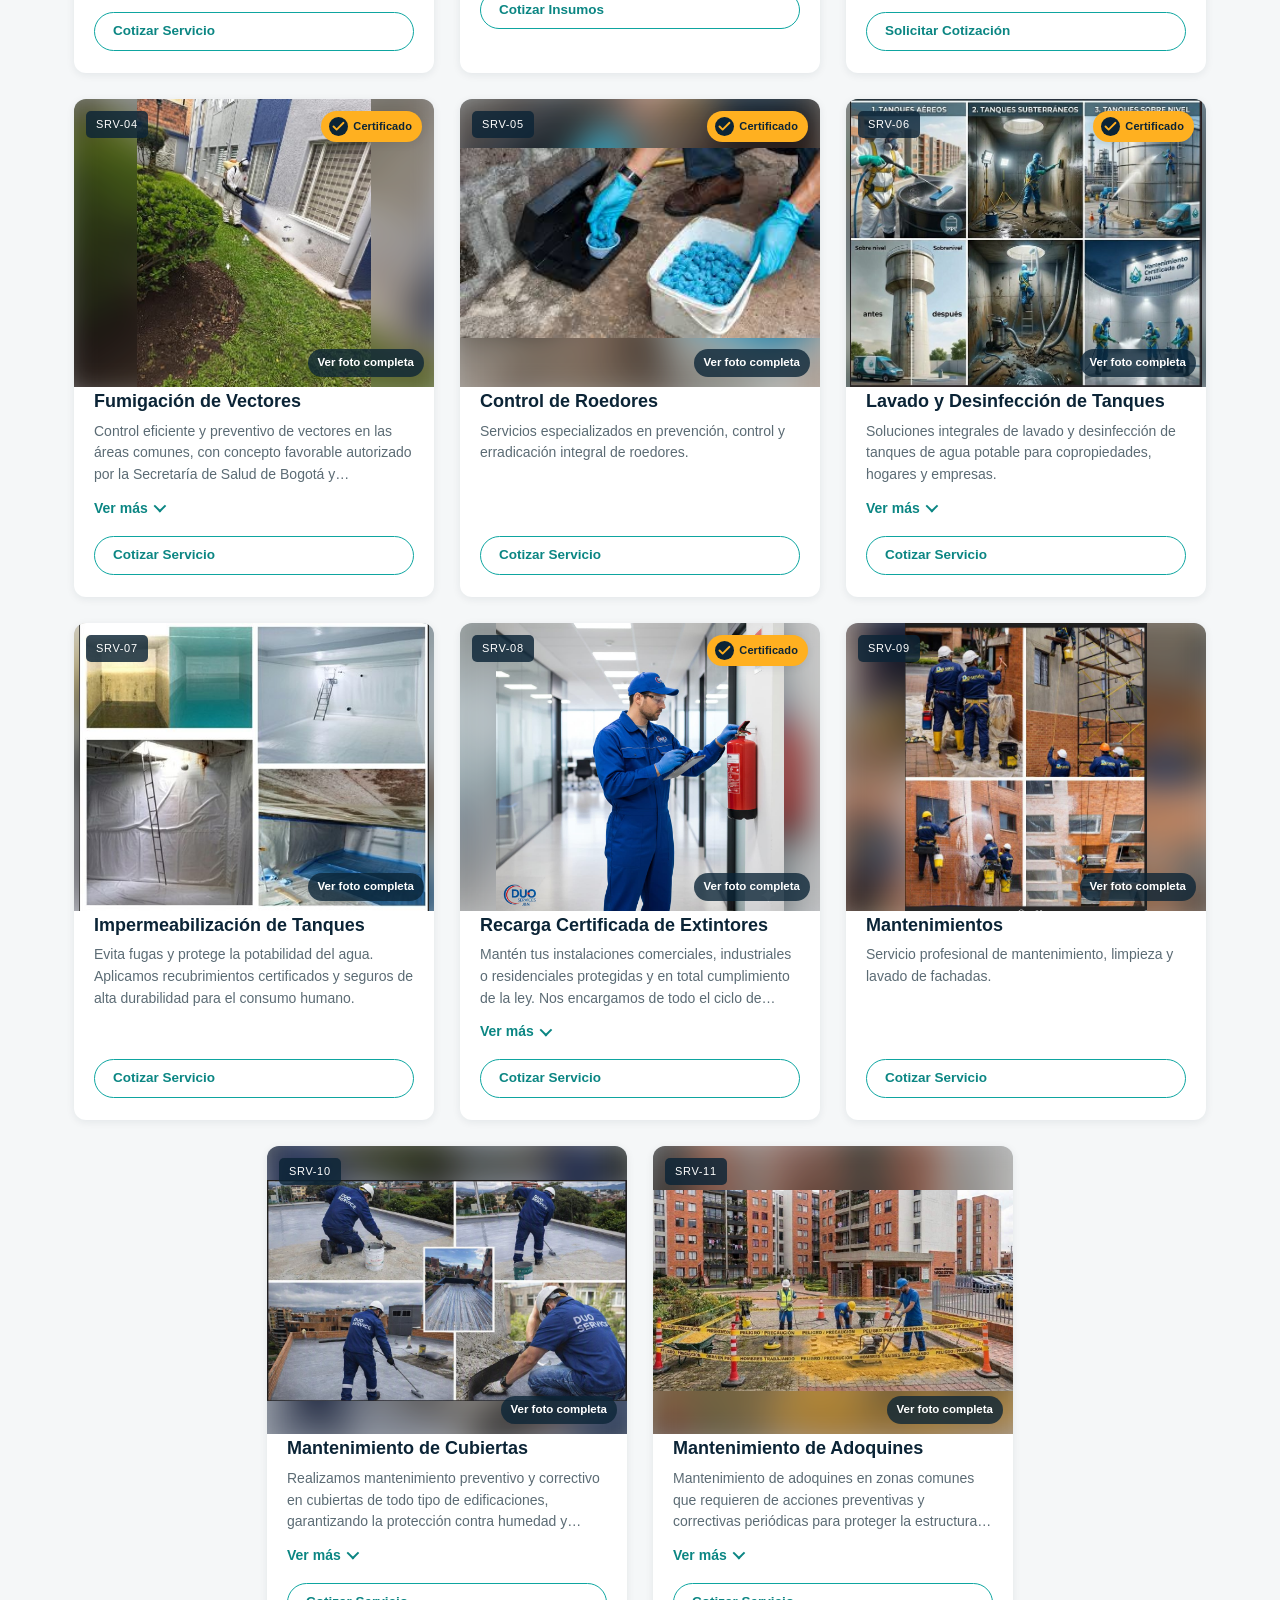
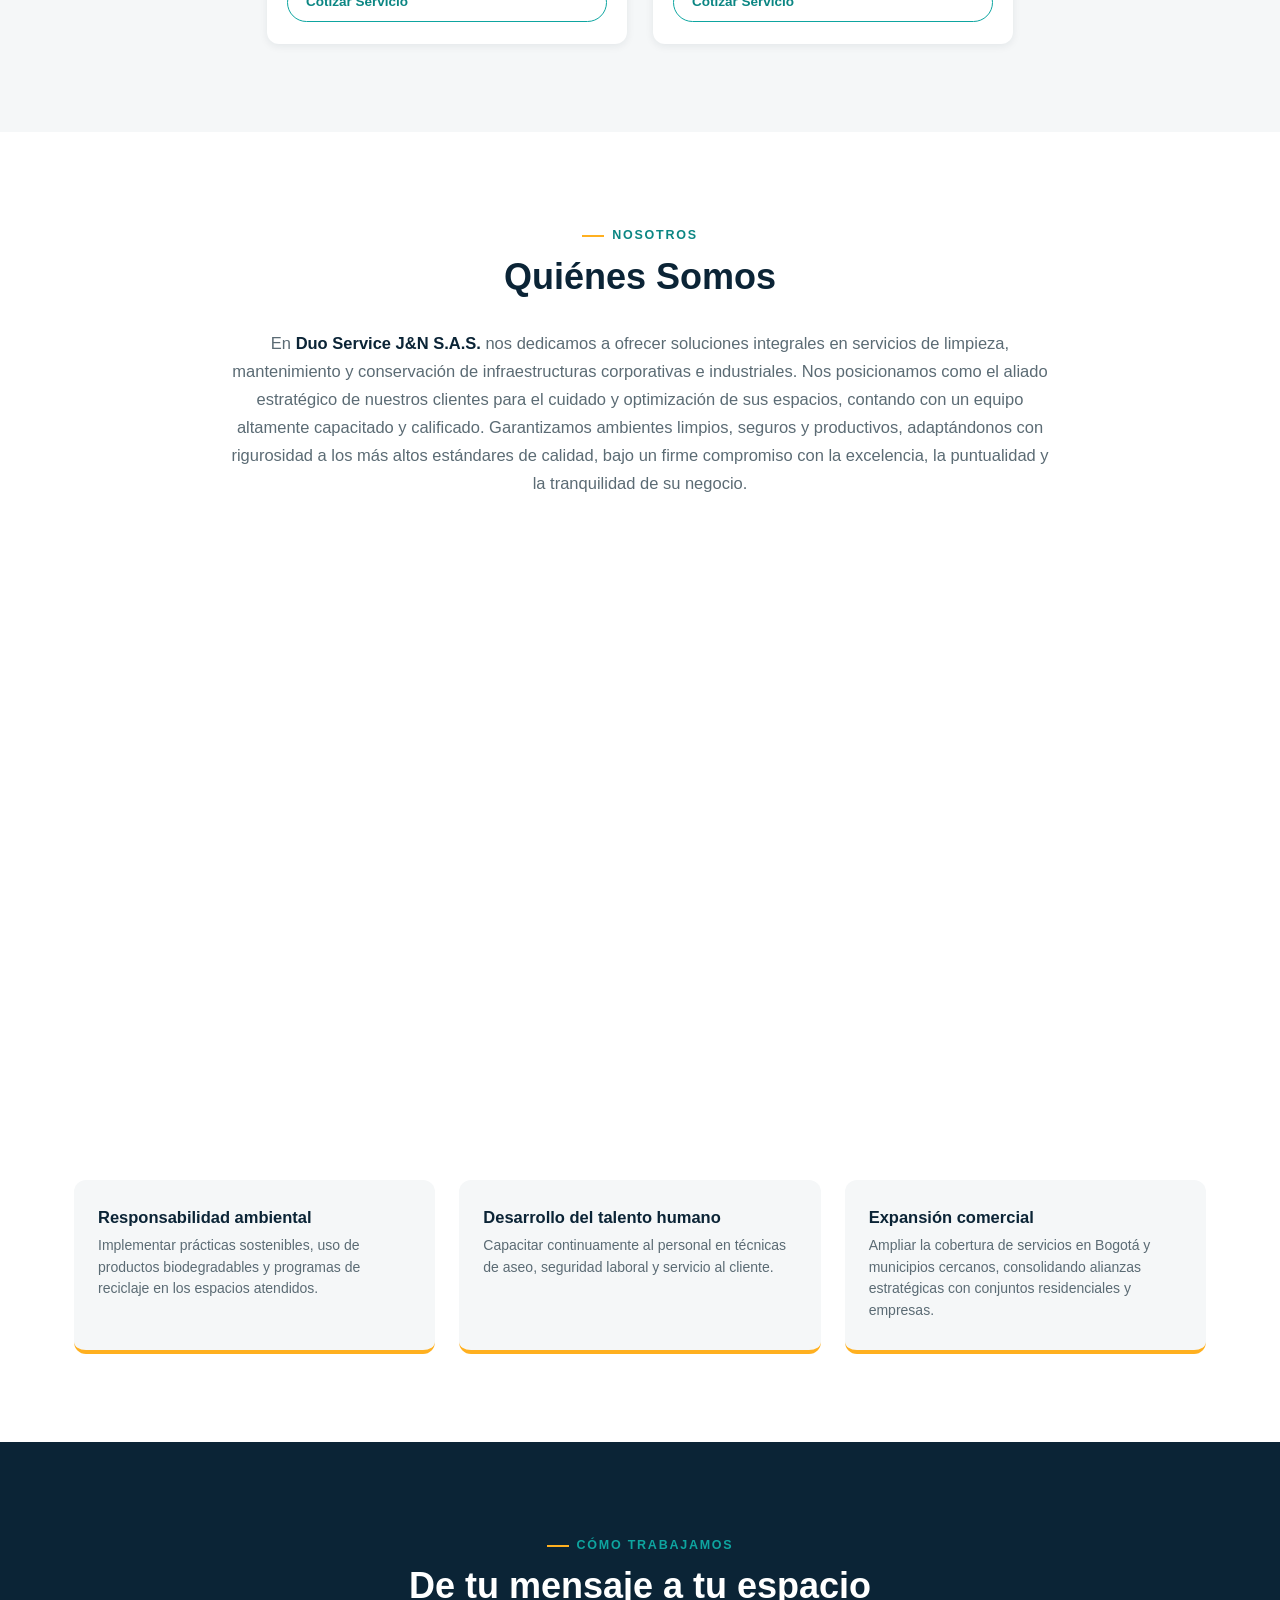
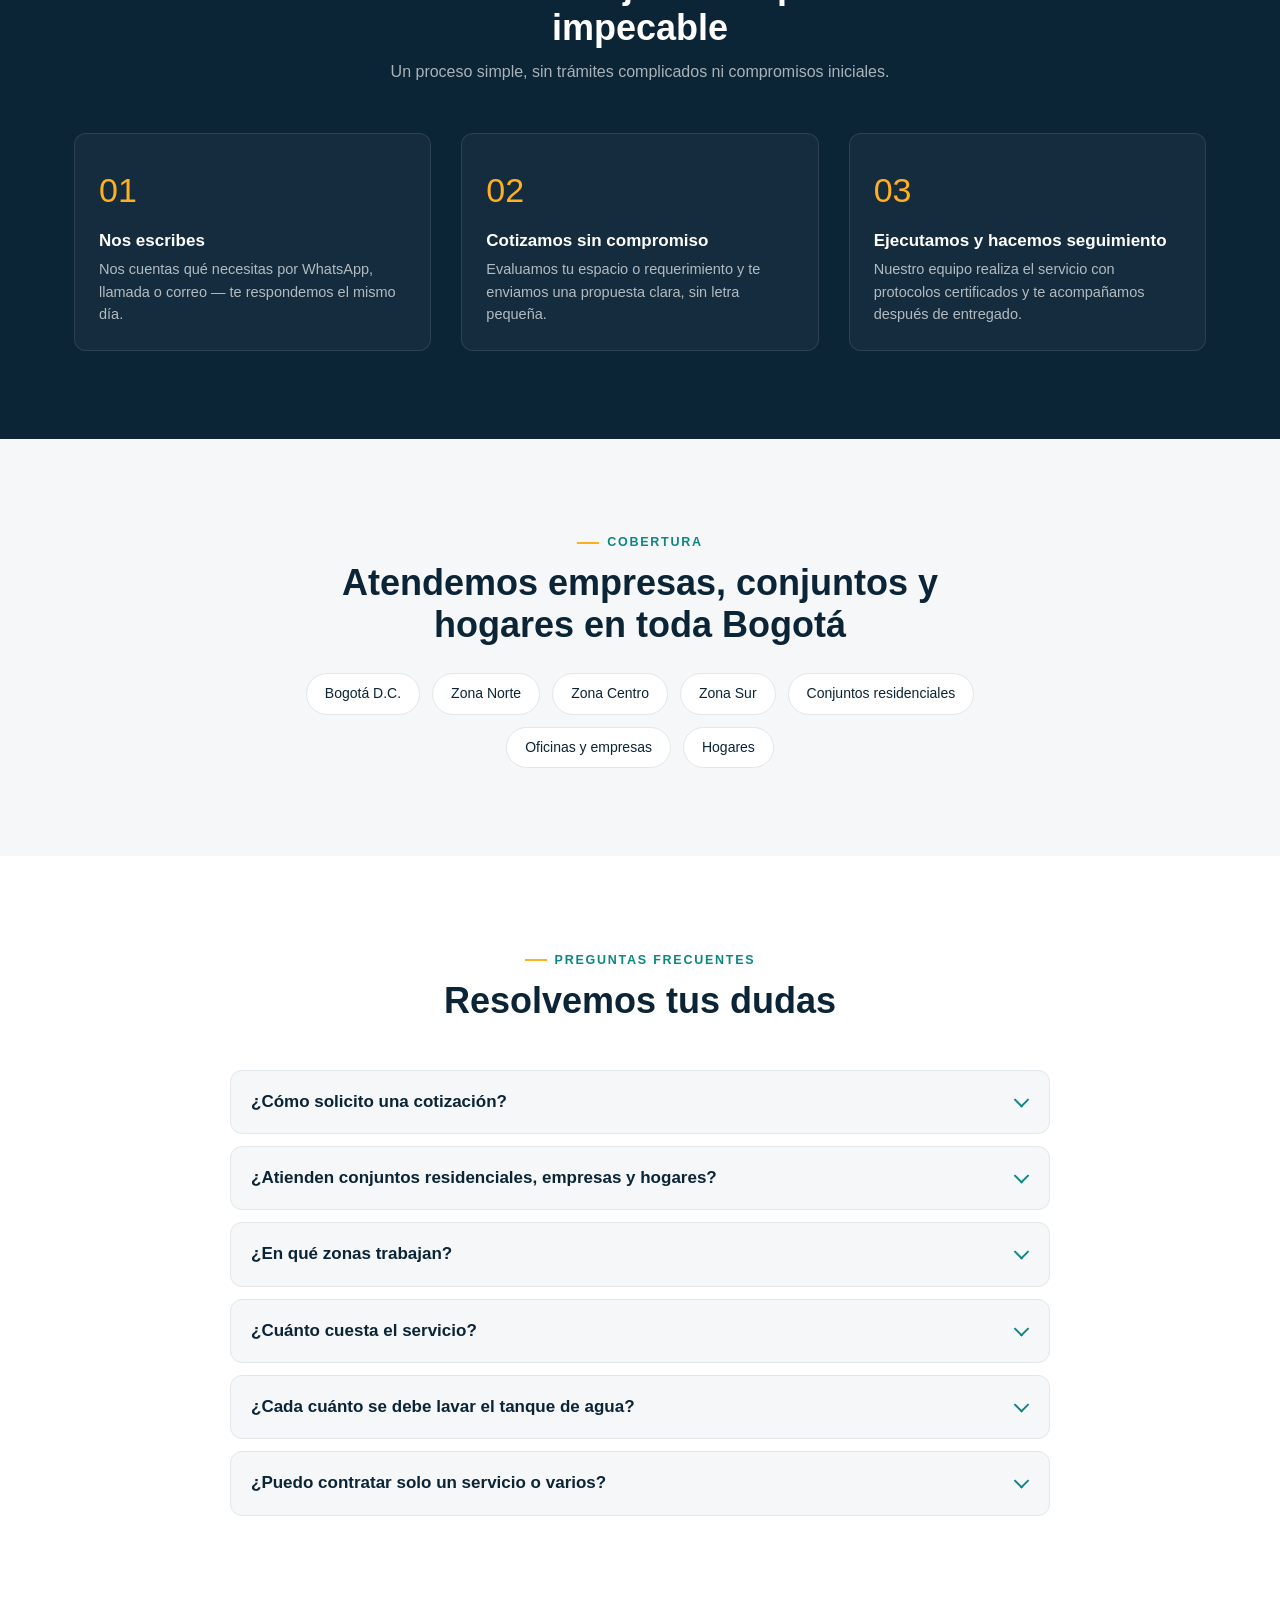
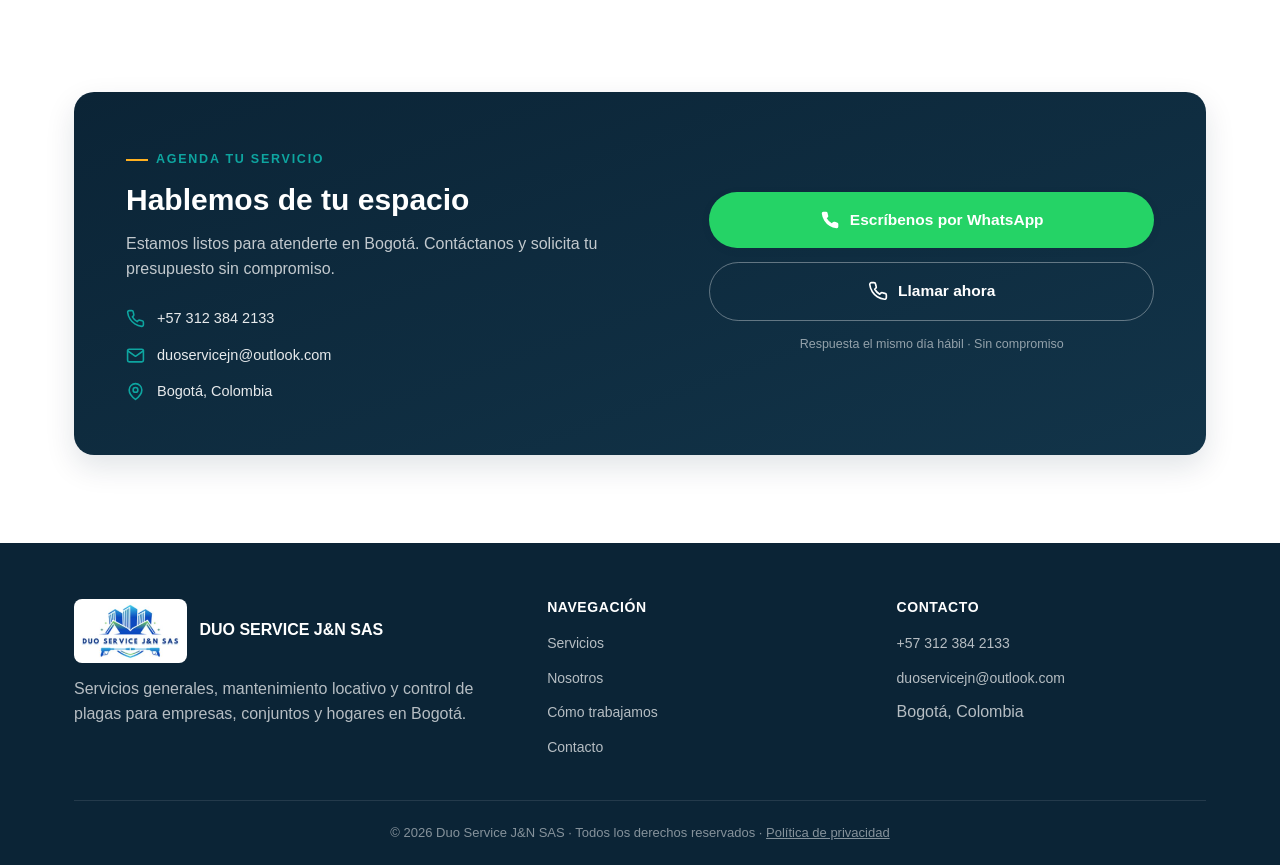
==== commit 9de8089f: "Configuracion de dominio duoservicejn.com" ====
--- a/index.html
+++ b/index.html
@@ -9,7 +9,7 @@
 <link rel="icon" href="favicon.ico" sizes="any">
 <link rel="icon" type="image/png" sizes="32x32" href="img/favicon-32.png">
 <link rel="apple-touch-icon" href="img/apple-touch-icon.png">
-<link rel="canonical" href="https://TU-DOMINIO.com/">
+<link rel="canonical" href="https://duoservicejn.com/">
 <meta name="robots" content="index, follow">
 <meta name="geo.region" content="CO-DC">
 <meta name="geo.placename" content="Bogotá">
@@ -17,15 +17,15 @@
 <!-- Open Graph / redes sociales -->
 <meta property="og:title" content="Duo Service J&amp;N SAS | Aseo y Fumigación en Bogotá">
 <meta property="og:description" content="Aseo, cafetería, todero, control de plagas y mantenimiento locativo para empresas y hogares en Bogotá. Cotiza por WhatsApp.">
-<meta property="og:image" content="https://TU-DOMINIO.com/img/og-image.jpg">
+<meta property="og:image" content="https://duoservicejn.com/img/og-image.jpg">
 <meta property="og:image:width" content="1200">
 <meta property="og:image:height" content="630">
-<meta property="og:url" content="https://TU-DOMINIO.com/">
+<meta property="og:url" content="https://duoservicejn.com/">
 <meta property="og:site_name" content="Duo Service J&amp;N SAS">
 <meta name="twitter:card" content="summary_large_image">
 <meta name="twitter:title" content="Duo Service J&amp;N SAS — Servicios Generales en Bogotá">
 <meta name="twitter:description" content="Aseo, control de plagas, lavado de tanques y mantenimiento para empresas y conjuntos residenciales. Cotiza por WhatsApp.">
-<meta name="twitter:image" content="https://TU-DOMINIO.com/img/og-image.jpg">
+<meta name="twitter:image" content="https://duoservicejn.com/img/og-image.jpg">
 
 <script type="application/ld+json">
 {
@@ -33,9 +33,9 @@
   "@type": "LocalBusiness",
   "name": "Duo Service J&N SAS",
   "description": "Servicios generales: aseo y mantenimiento de áreas comunes, control de plagas, lavado e impermeabilización de tanques, recarga de extintores y mantenimiento locativo.",
-  "url": "https://TU-DOMINIO.com/",
-  "logo": "https://TU-DOMINIO.com/img/logo.jpeg",
-  "image": "https://TU-DOMINIO.com/img/og-image.jpg",
+  "url": "https://duoservicejn.com/",
+  "logo": "https://duoservicejn.com/img/logo.jpeg",
+  "image": "https://duoservicejn.com/img/og-image.jpg",
   "telephone": "+573123842133",
   "email": "duoservicejn@outlook.com",
   "address": { "@type": "PostalAddress", "addressLocality": "Bogotá", "addressCountry": "CO" },
@@ -60,7 +60,7 @@
       "name": "¿Cómo solicito una cotización?",
       "acceptedAnswer": {
         "@type": "Answer",
-        "text": "Puedes tocar el botón "Cotizar" del servicio que te interesa, escribirnos por WhatsApp, llamarnos o enviarnos un correo. Te respondemos, evaluamos lo que necesitas y te enviamos una propuesta sin compromiso."
+        "text": "Puedes tocar el botón \"Cotizar\" del servicio que te interesa, escribirnos por WhatsApp, llamarnos o enviarnos un correo. Te respondemos, evaluamos lo que necesitas y te enviamos una propuesta sin compromiso."
       }
     },
     {
